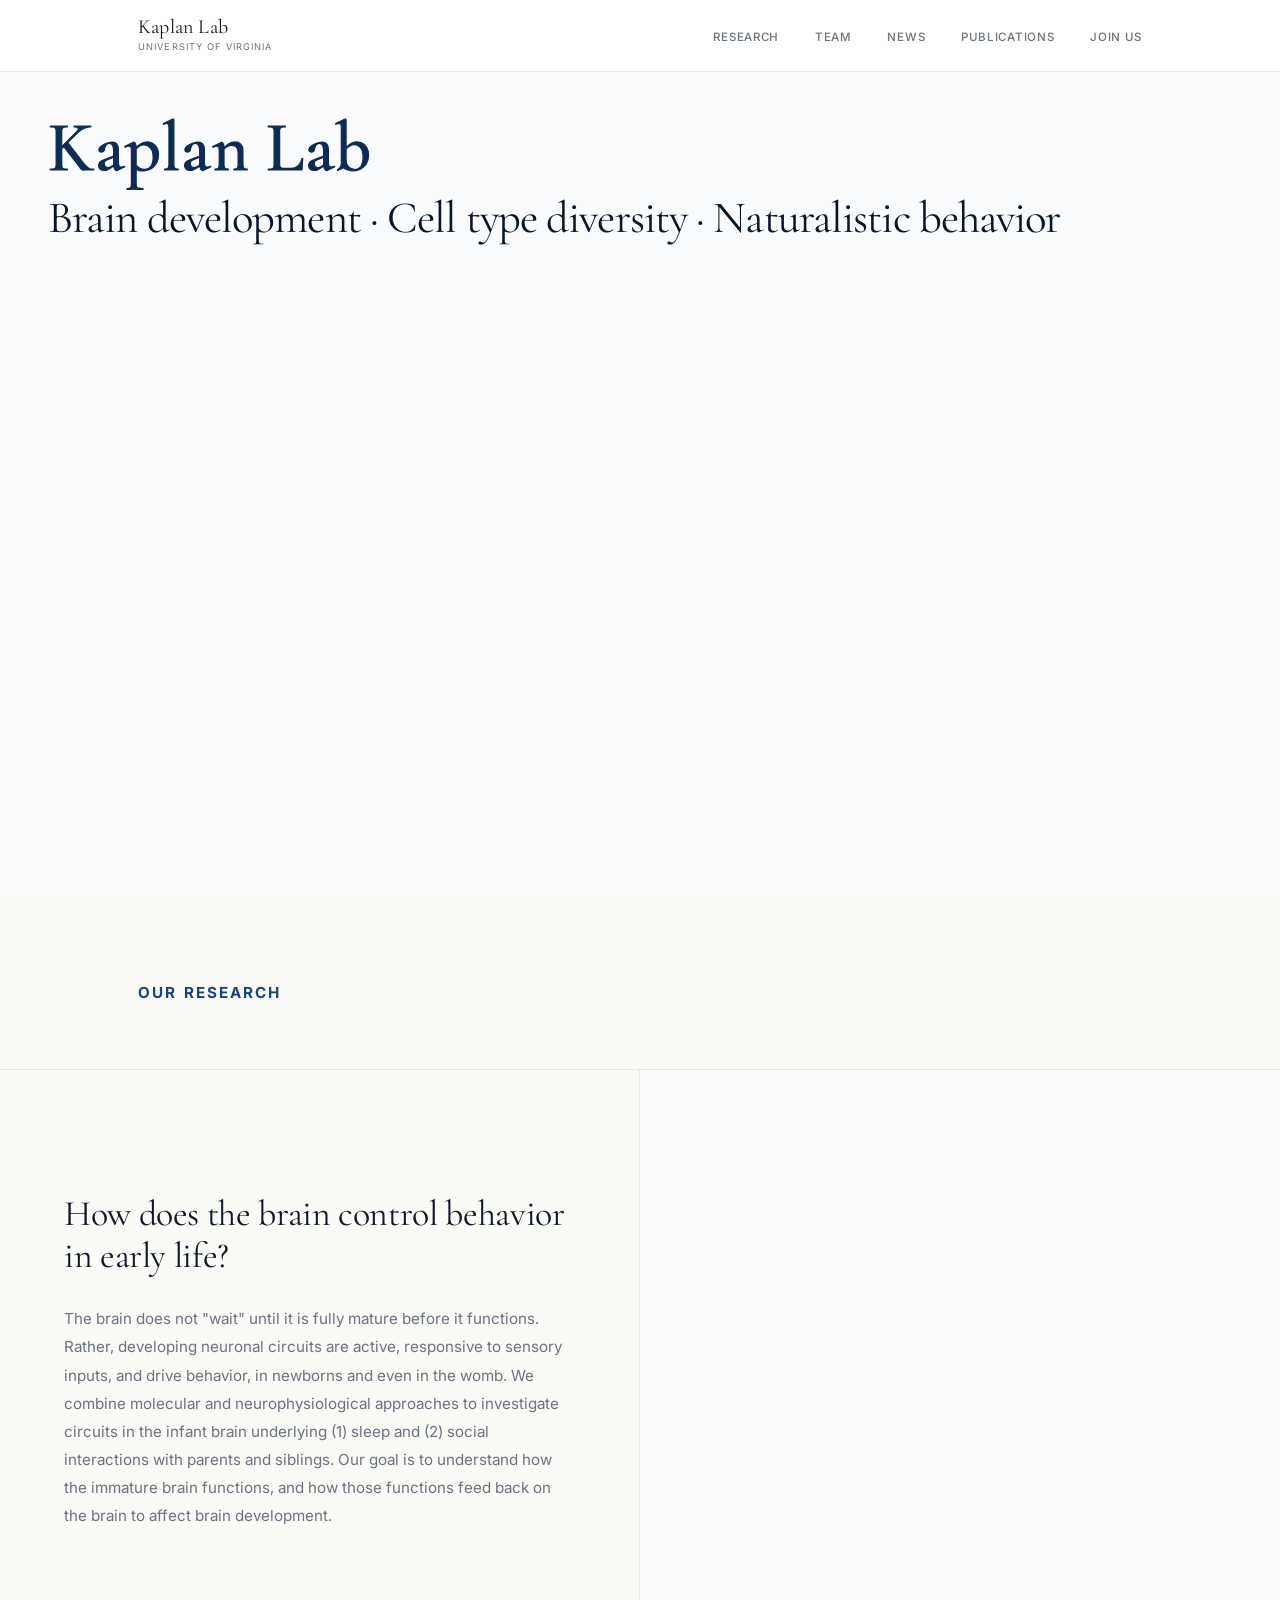
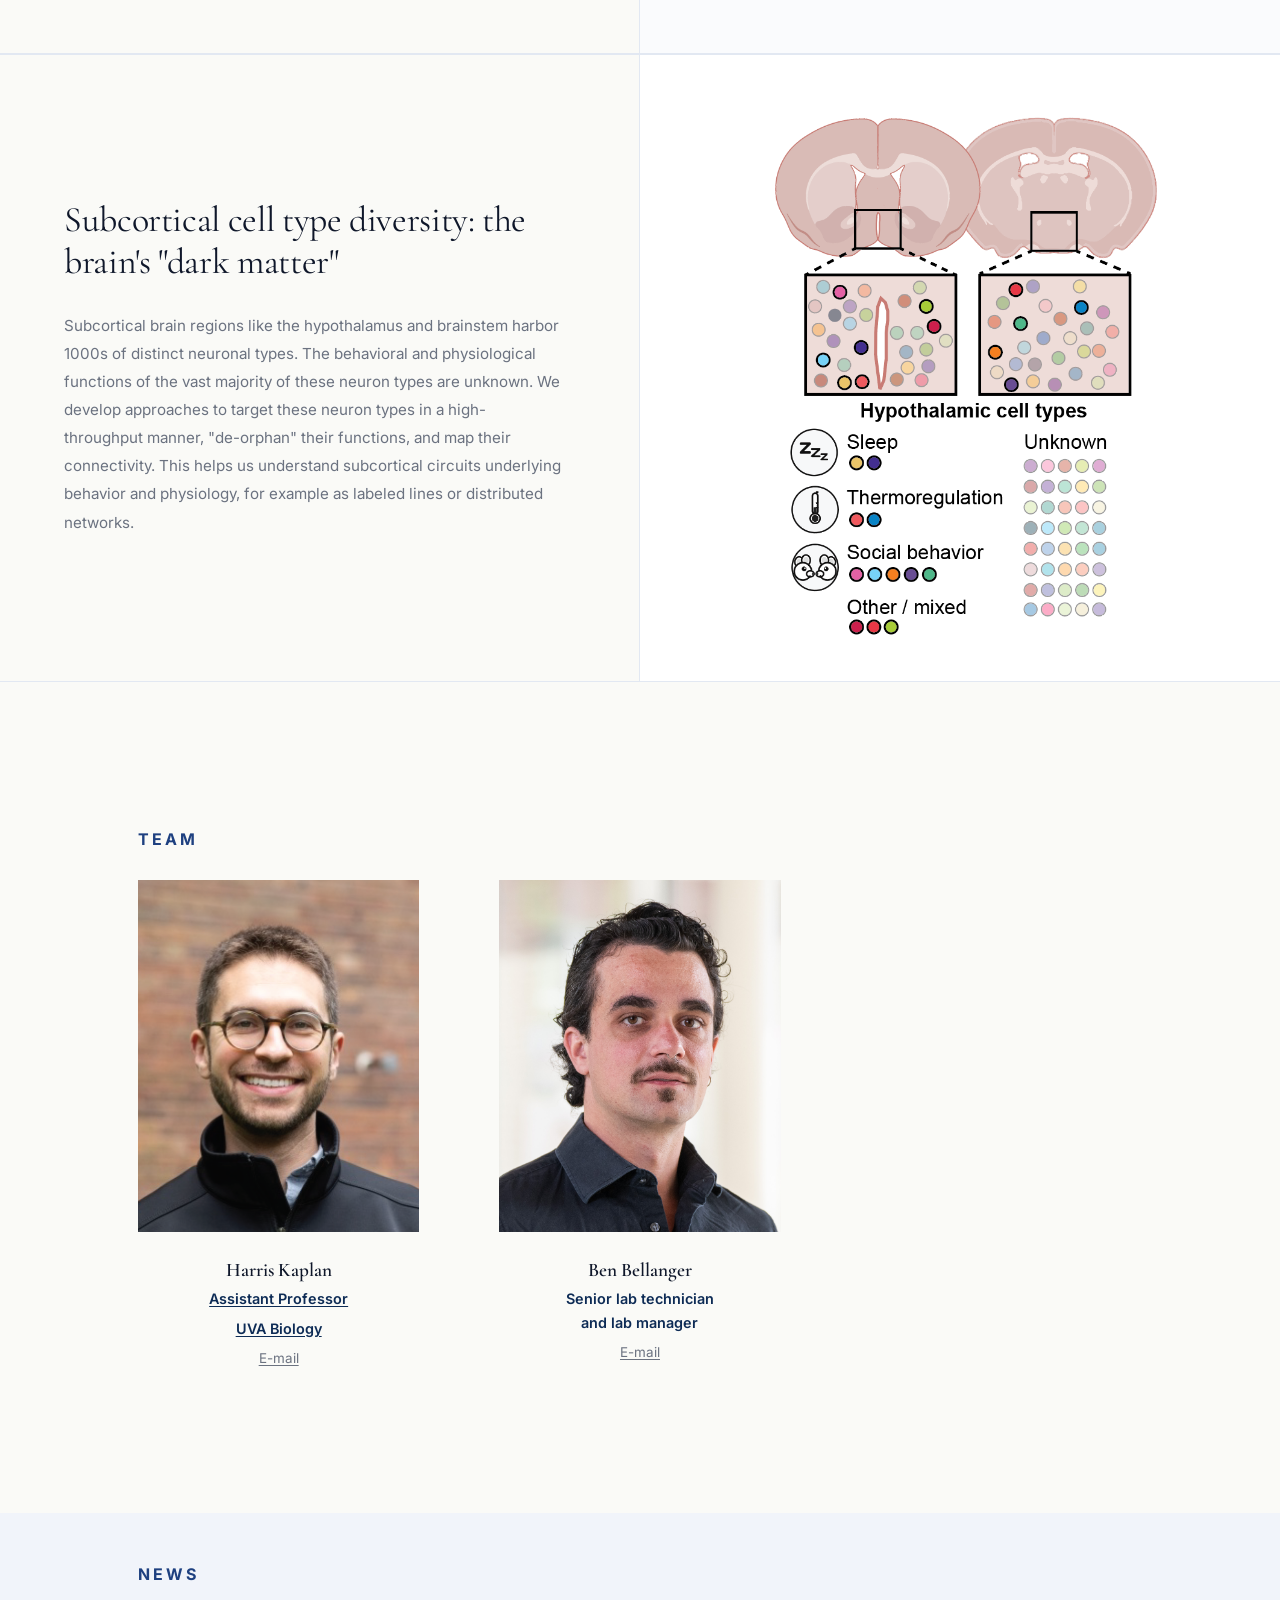
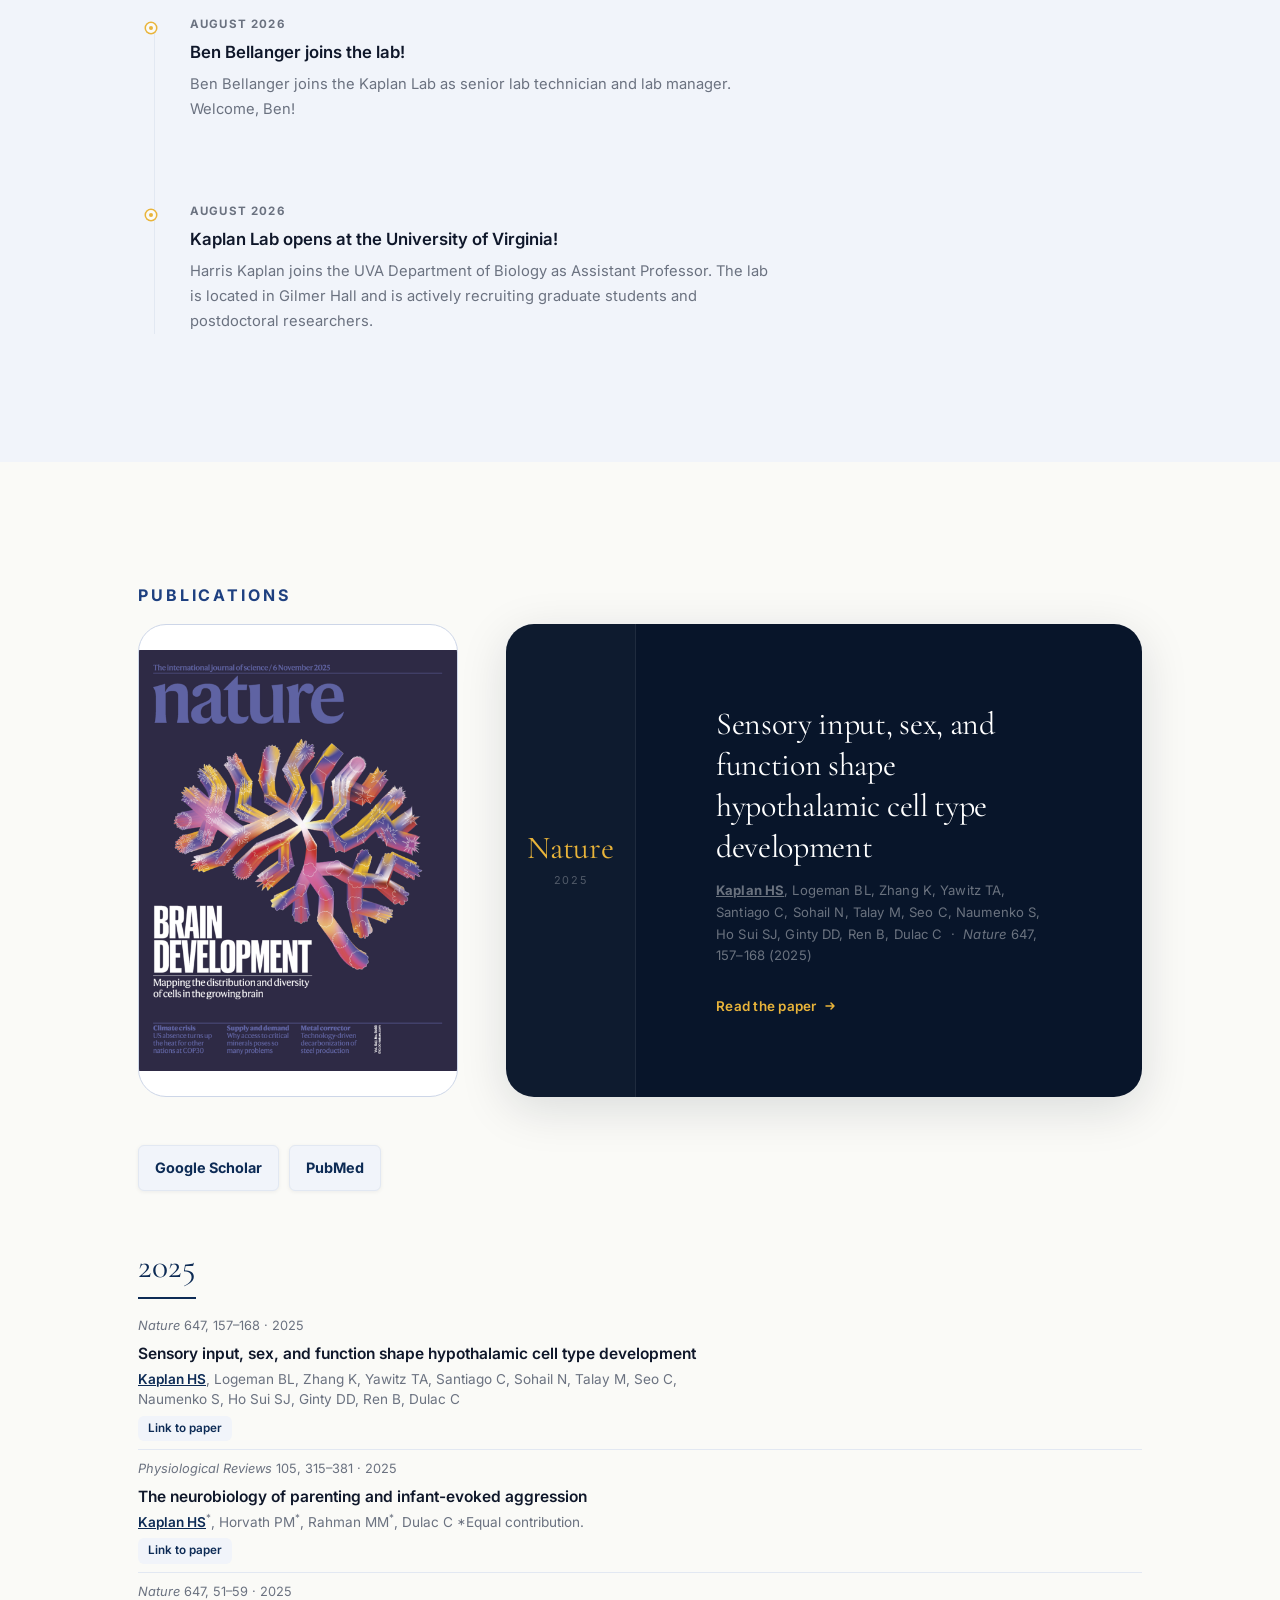
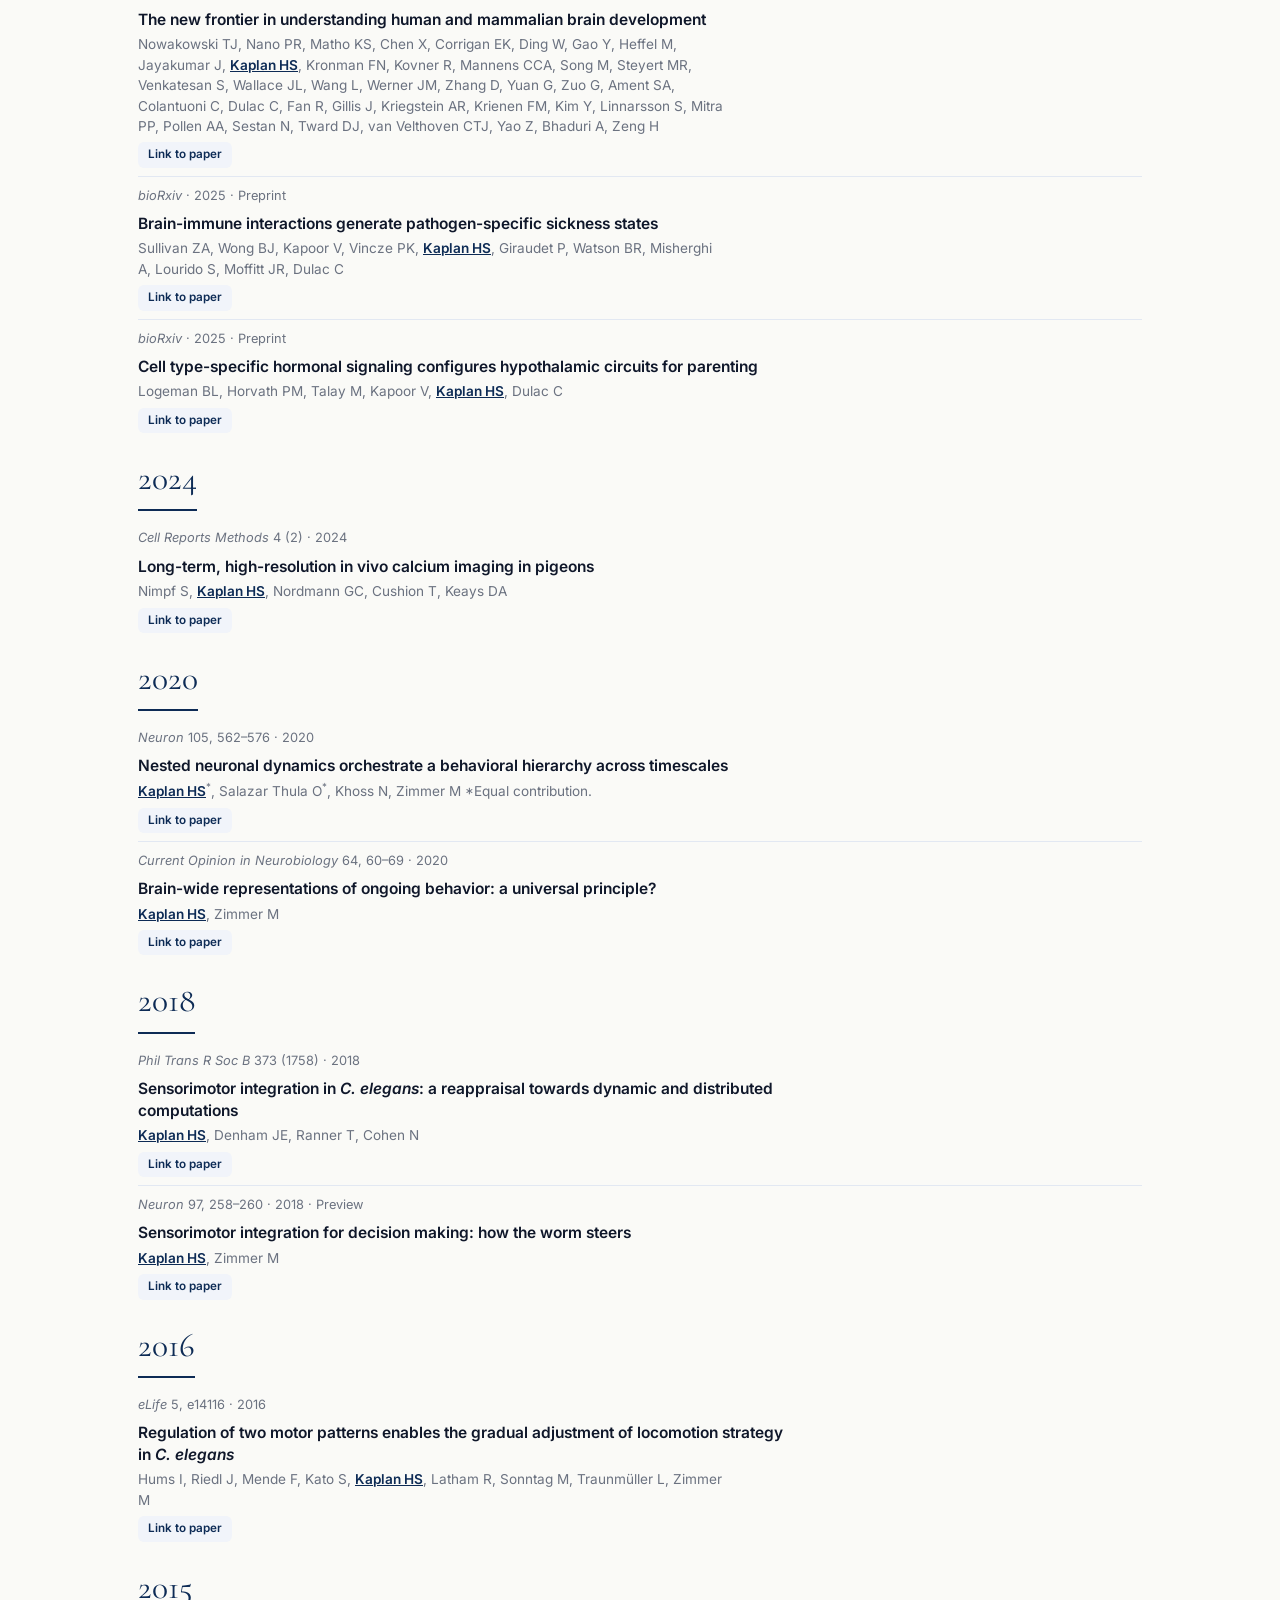
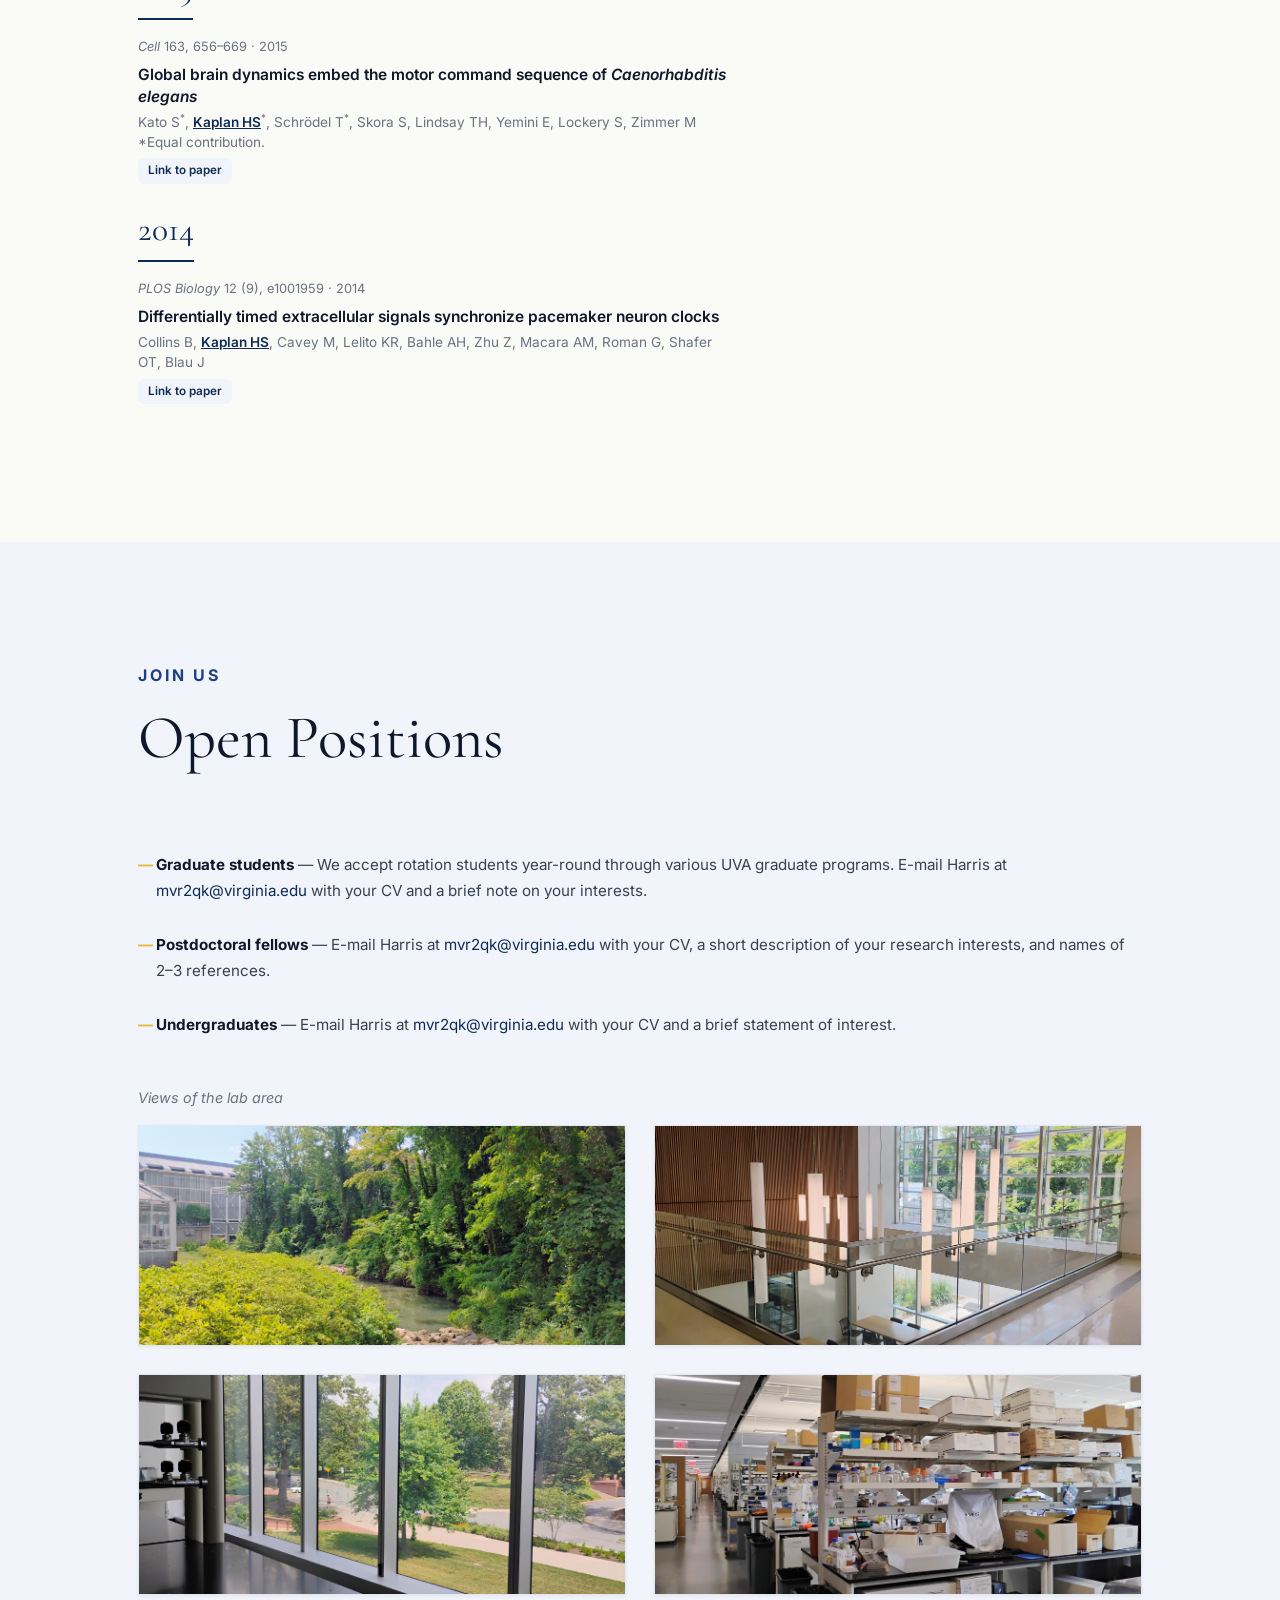
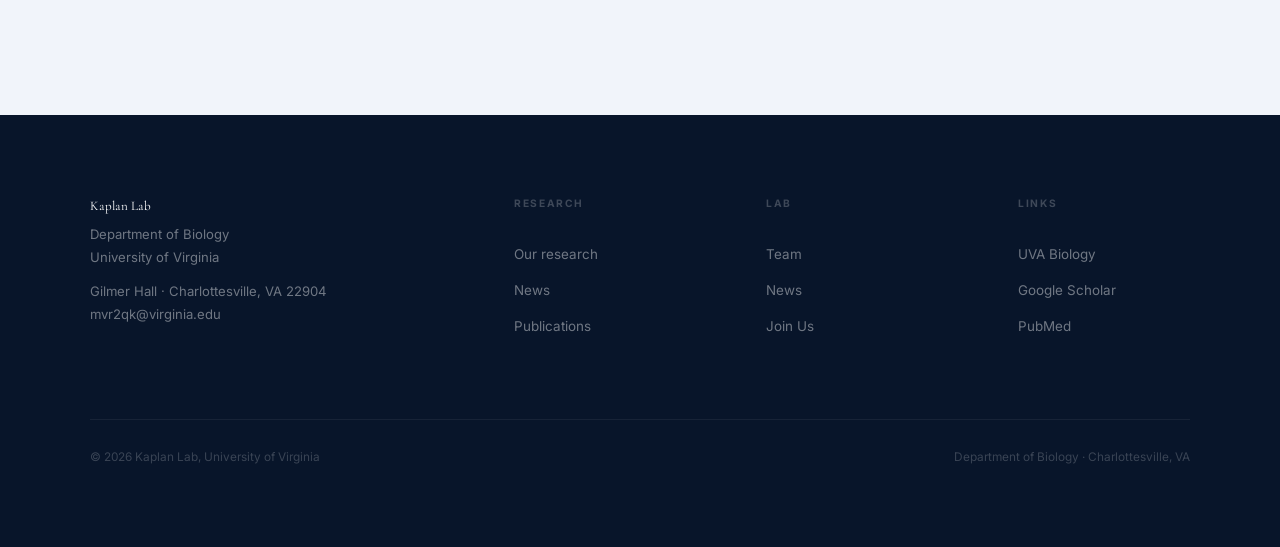
==== index.html @ f1916c0f "Set social sharing preview metadata" ====
<!DOCTYPE html>
<html lang="en">
<head>
  <meta charset="UTF-8">
  <meta name="viewport" content="width=device-width, initial-scale=1.0">
  <title>Kaplan Lab — University of Virginia</title>
  <meta name="description" content="The Kaplan Lab at UVA Biology studies how infant brains control behavior, neuronal circuit development, and hypothalamic cell type diversity.">
  <meta property="og:type" content="website">
  <meta property="og:url" content="https://www.kaplan-lab.org/">
  <meta property="og:title" content="Kaplan Lab — University of Virginia">
  <meta property="og:description" content="The Kaplan Lab at UVA Biology studies how infant brains control behavior, neuronal circuit development, and hypothalamic cell type diversity.">
  <meta property="og:image" content="https://www.kaplan-lab.org/assets/images/social-preview.jpg">
  <meta property="og:image:width" content="600">
  <meta property="og:image:height" content="315">
  <meta property="og:image:alt" content="Kaplan Lab — Brain development · Cell type diversity · Naturalistic behavior">
  <meta name="twitter:card" content="summary_large_image">
  <meta name="twitter:title" content="Kaplan Lab — University of Virginia">
  <meta name="twitter:description" content="The Kaplan Lab at UVA Biology studies how infant brains control behavior, neuronal circuit development, and hypothalamic cell type diversity.">
  <meta name="twitter:image" content="https://www.kaplan-lab.org/assets/images/social-preview.jpg">
  <meta name="twitter:image:alt" content="Kaplan Lab — Brain development · Cell type diversity · Naturalistic behavior">
  <link rel="icon" type="image/svg+xml" href="data:image/svg+xml,<svg xmlns='http://www.w3.org/2000/svg' viewBox='0 0 32 32'><rect width='32' height='32' rx='7' fill='%2308152A'/><text x='16' y='23' font-family='Georgia,serif' font-size='19' fill='white' text-anchor='middle' font-style='italic'>K</text></svg>">
  <link rel="stylesheet" href="assets/css/styles.css">
</head>
<body>

<!-- ===== NAVIGATION ===== -->
<nav class="site-nav" aria-label="Main navigation">
  <div class="site-nav__inner">
    <a href="#hero" class="site-nav__logo" aria-label="Kaplan Lab — back to top">
      <span class="site-nav__logo-main">Kaplan Lab</span>
      <span class="site-nav__logo-sub">University of Virginia</span>
    </a>
    <button class="site-nav__hamburger" aria-label="Toggle menu" aria-expanded="false">
      <span></span><span></span><span></span>
    </button>
    <ul class="site-nav__links">
      <li><a href="#research">Research</a></li>
      <li><a href="#team">Team</a></li>
      <li><a href="#news">News</a></li>
      <li><a href="#publications">Publications</a></li>
      <li><a href="#join">Join Us</a></li>
    </ul>
  </div>
</nav>

<!-- ===== HERO ===== -->
<section id="hero" class="hero" aria-label="Lab introduction">
  <div class="hero__content">
    <h2 class="hero__lab-title">Kaplan Lab</h2>
    <h1 class="hero__headline">
      Brain development · Cell type diversity · Naturalistic behavior
    </h1>
  </div>
  <div class="hero__gallery" aria-label="Lab image gallery">
    <div class="hero__gallery-slide">
      <img src="assets/images/hero-1.png" alt="Brain development research">
    </div>
    <div class="hero__gallery-slide">
      <img src="assets/images/Circuit%20organizations.png" alt="Circuit organizations">
    </div>
    <div class="hero__gallery-slide">
      <img src="assets/images/GCaMP.png" alt="GCaMP calcium imaging">
    </div>
  </div>

</section>

<!-- ===== RESEARCH ===== -->
<section id="research" class="section" style="padding: var(--sp-xl) 0;">
  <div class="container" style="padding-bottom: var(--sp-lg);">
    <span class="section-label" data-reveal style="font-size:.95rem; letter-spacing:.14em;">Our research</span>
  </div>

  <!-- Item 01: full-bleed hero block -->
  <div class="research-hero-block" data-reveal>
    <div class="research-hero-block__text">
      <h3>How does the brain control behavior in early life?</h3>
      <p>
        The brain does not "wait" until it is fully mature before it functions.
        Rather, developing neuronal circuits are active, responsive to sensory inputs,
        and drive behavior, in newborns and even in the womb. We combine molecular
        and neurophysiological approaches to investigate circuits in the infant brain
        underlying (1) sleep and (2) social interactions with parents and siblings.
        Our goal is to understand how the immature brain functions, and how those
        functions feed back on the brain to affect brain development.
      </p>
    </div>
    <div class="research-hero-block__video">
      <video autoplay muted loop playsinline src="assets/video/photometry.mp4"></video>
    </div>
  </div>

  <!-- Item 02: text left / image right -->
  <div class="research-hero-block" data-reveal>
    <div class="research-hero-block__text">
      <h3>Subcortical cell type diversity: the brain's "dark matter"</h3>
      <p>
        Subcortical brain regions like the hypothalamus and brainstem harbor 1000s
        of distinct neuronal types. The behavioral and physiological functions of
        the vast majority of these neuron types are unknown. We develop
        approaches to target these neuron types in a high-throughput manner,
        "de-orphan" their functions, and map their connectivity. This helps us
        understand subcortical circuits underlying behavior and physiology, for
        example as labeled lines or distributed networks.
      </p>
    </div>
    <div class="research-hero-block__video">
      <img src="assets/images/research-02.png" alt="Subcortical cell type diversity">
    </div>
  </div>
</section>

<!-- ===== PEOPLE / TEAM ===== -->
<section id="team" class="section">
  <div class="container">
    <span class="section-label" data-reveal>Team</span>

    <div class="member-grid mt-md" data-reveal>

      <!-- Harris Kaplan -->
      <div class="member-card">
        <div class="member-card__photo">
          <img src="assets/images/Harris%20Kaplan.png" alt="Harris Kaplan, Assistant Professor">
        </div>
        <div class="member-card__info">
          <h3 class="member-card__name">Harris Kaplan</h3>
          <p class="member-card__role">
            <a href="https://bio.as.virginia.edu/people/harris-kaplan" target="_blank" rel="noopener" class="member-card__role-link">Assistant Professor</a>
          </p>
          <p class="member-card__email">
            <a href="mailto:mvr2qk@virginia.edu" class="member-card__email-link" aria-label="Email Harris Kaplan">E-mail</a>
          </p>
        </div>
      </div>

      <!-- Ben Bellanger -->
      <div class="member-card">
        <div class="member-card__photo">
          <img src="assets/images/Ben%20Bellanger.jpg" alt="Ben Bellanger, Senior Lab Technician">
        </div>
        <div class="member-card__info">
          <h3 class="member-card__name">Ben Bellanger</h3>
          <p class="member-card__role">Senior lab technician<br>and lab manager</p>
          <p class="member-card__email">
            <a href="mailto:qwg3by@virginia.edu" class="member-card__email-link" aria-label="Email Ben Bellanger">E-mail</a>
          </p>
        </div>
      </div>

    </div>
  </div>
</section>

<!-- ===== NEWS ===== -->
<section id="news" class="section section--alt">
  <div class="container">
    <span class="section-label" data-reveal>News</span>
    <div class="news-timeline mt-md" data-reveal>

      <div class="tl-item">
        <div class="tl-item__date">August 2026</div>
        <h4>Ben Bellanger joins the lab!</h4>
        <p>Ben Bellanger joins the Kaplan Lab as senior lab technician and lab manager. Welcome, Ben!</p>
      </div>

      <div class="tl-item">
        <div class="tl-item__date">August 2026</div>
        <h4>Kaplan Lab opens at the University of Virginia!</h4>
        <p>Harris Kaplan joins the UVA Department of Biology as Assistant Professor. The lab is located in Gilmer Hall and is actively recruiting graduate students and postdoctoral researchers.</p>
      </div>

    </div>
  </div>
</section>

<!-- ===== PUBLICATIONS ===== -->
<section id="publications" class="section">
  <div class="container">
    <span class="section-label" data-reveal>Publications</span>

    <!-- Cover art + featured paper -->
    <div class="pub-hero" data-reveal>
      <div class="cover-art-placeholder" style="border: 1px solid var(--border-mid); background: var(--white); overflow: hidden; padding: 0;">
        <img src="assets/images/Nature%20Cover.png" alt="Nature cover article: Sensory input, sex, and function shape hypothalamic cell type development" style="width:100%; height:auto; object-fit:contain; display:block;">
      </div>
      <div class="fp" style="flex:1; margin-top:0;">
        <div class="fp__left">
          <div class="fp__journal">Nature</div>
          <div class="fp__year">2025</div>
        </div>
        <div class="fp__right">
          <h3 class="fp__title">Sensory input, sex, and function shape hypothalamic cell type development</h3>
          <p class="fp__authors"><strong><u>Kaplan HS</u></strong>, Logeman BL, Zhang K, Yawitz TA, Santiago C, Sohail N, Talay M, Seo C, Naumenko S, Ho Sui SJ, Ginty DD, Ren B, Dulac C &nbsp;·&nbsp; <em>Nature</em> 647, 157–168 (2025)</p>
          <a href="https://www.nature.com/articles/s41586-025-08603-0" target="_blank" rel="noopener" class="fp__link">
            Read the paper
            <svg width="14" height="14" viewBox="0 0 14 14" fill="none" aria-hidden="true"><path d="M3 7h8M8 4l3 3-3 3" stroke="currentColor" stroke-width="1.5" stroke-linecap="round" stroke-linejoin="round"/></svg>
          </a>
        </div>
      </div>
    </div>

    <div class="pi-links" style="margin-top:8px; margin-bottom:var(--sp-lg);">
      <a href="https://scholar.google.com/citations?user=4YEVa78AAAAJ" target="_blank" rel="noopener" class="pi-link">Google Scholar</a>
      <a href="https://pubmed.ncbi.nlm.nih.gov/?term=Kaplan+HS&cauthor_id=32396858" target="_blank" rel="noopener" class="pi-link">PubMed</a>
    </div>

    <!-- 2025 -->
    <div class="pub-year-group">
      <div class="pub-year-group__label">2025</div>
      <div class="pub-list">
        <div class="pub-item" data-type="first">
          <div class="pub-item__content">
            <div class="pub-item__journal-line"><span class="pub-item__journal-info"><em>Nature</em> 647, 157–168 · 2025</span></div>
            <p class="pub-item__title">Sensory input, sex, and function shape hypothalamic cell type development</p>
            <p class="pub-item__authors"><strong><u>Kaplan HS</u></strong>, Logeman BL, Zhang K, Yawitz TA, Santiago C, Sohail N, Talay M, Seo C, Naumenko S, Ho Sui SJ, Ginty DD, Ren B, Dulac C</p>
            <div class="pub-item__links">
              <a href="https://www.nature.com/articles/s41586-025-08603-0" target="_blank" rel="noopener" class="pub-link">Link to paper</a>
            </div>
          </div>
        </div>
        <div class="pub-item" data-type="review">
          <div class="pub-item__content">
            <div class="pub-item__journal-line"><span class="pub-item__journal-info"><em>Physiological Reviews</em> 105, 315–381 · 2025</span></div>
            <p class="pub-item__title">The neurobiology of parenting and infant-evoked aggression</p>
            <p class="pub-item__authors"><strong><u>Kaplan HS</u></strong><sup>*</sup>, Horvath PM<sup>*</sup>, Rahman MM<sup>*</sup>, Dulac C <span class="eq-contrib">*Equal contribution.</span></p>
            <div class="pub-item__links">
              <a href="https://doi.org/10.1152/physrev.00036.2023" target="_blank" rel="noopener" class="pub-link">Link to paper</a>
            </div>
          </div>
        </div>
        <div class="pub-item" data-type="first">
          <div class="pub-item__content">
            <div class="pub-item__journal-line"><span class="pub-item__journal-info"><em>Nature</em> 647, 51–59 · 2025</span></div>
            <p class="pub-item__title">The new frontier in understanding human and mammalian brain development</p>
            <p class="pub-item__authors">Nowakowski TJ, Nano PR, Matho KS, Chen X, Corrigan EK, Ding W, Gao Y, Heffel M, Jayakumar J, <strong><u>Kaplan HS</u></strong>, Kronman FN, Kovner R, Mannens CCA, Song M, Steyert MR, Venkatesan S, Wallace JL, Wang L, Werner JM, Zhang D, Yuan G, Zuo G, Ament SA, Colantuoni C, Dulac C, Fan R, Gillis J, Kriegstein AR, Krienen FM, Kim Y, Linnarsson S, Mitra PP, Pollen AA, Sestan N, Tward DJ, van Velthoven CTJ, Yao Z, Bhaduri A, Zeng H</p>
            <div class="pub-item__links">
              <a href="https://doi.org/10.1038/s41586-025-09652-1" target="_blank" rel="noopener" class="pub-link">Link to paper</a>
            </div>
          </div>
        </div>
        <div class="pub-item" data-type="preprint">
          <div class="pub-item__content">
            <div class="pub-item__journal-line"><span class="pub-item__journal-info"><em>bioRxiv</em> · 2025 · Preprint</span></div>
            <p class="pub-item__title">Brain-immune interactions generate pathogen-specific sickness states</p>
            <p class="pub-item__authors">Sullivan ZA, Wong BJ, Kapoor V, Vincze PK, <strong><u>Kaplan HS</u></strong>, Giraudet P, Watson BR, Misherghi A, Lourido S, Moffitt JR, Dulac C</p>
            <div class="pub-item__links">
              <a href="https://doi.org/10.64898/2025.12.06.692770" target="_blank" rel="noopener" class="pub-link">Link to paper</a>
            </div>
          </div>
        </div>
        <div class="pub-item" data-type="preprint">
          <div class="pub-item__content">
            <div class="pub-item__journal-line"><span class="pub-item__journal-info"><em>bioRxiv</em> · 2025 · Preprint</span></div>
            <p class="pub-item__title">Cell type-specific hormonal signaling configures hypothalamic circuits for parenting</p>
            <p class="pub-item__authors">Logeman BL, Horvath PM, Talay M, Kapoor V, <strong><u>Kaplan HS</u></strong>, Dulac C</p>
            <div class="pub-item__links">
              <a href="https://doi.org/10.64898/2025.12.11.693766" target="_blank" rel="noopener" class="pub-link">Link to paper</a>
            </div>
          </div>
        </div>
      </div>
    </div>

    <!-- 2024 -->
    <div class="pub-year-group">
      <div class="pub-year-group__label">2024</div>
      <div class="pub-list">
        <div class="pub-item" data-type="first">
          <div class="pub-item__content">
            <div class="pub-item__journal-line"><span class="pub-item__journal-info"><em>Cell Reports Methods</em> 4 (2) · 2024</span></div>
            <p class="pub-item__title">Long-term, high-resolution in vivo calcium imaging in pigeons</p>
            <p class="pub-item__authors">Nimpf S, <strong><u>Kaplan HS</u></strong>, Nordmann GC, Cushion T, Keays DA</p>
            <div class="pub-item__links">
              <a href="https://doi.org/10.1016/j.crmeth.2024.100711" target="_blank" rel="noopener" class="pub-link">Link to paper</a>
            </div>
          </div>
        </div>
      </div>
    </div>

    <!-- 2020 -->
    <div class="pub-year-group">
      <div class="pub-year-group__label">2020</div>
      <div class="pub-list">
        <div class="pub-item" data-type="first">
          <div class="pub-item__content">
            <div class="pub-item__journal-line"><span class="pub-item__journal-info"><em>Neuron</em> 105, 562–576 · 2020</span></div>
            <p class="pub-item__title">Nested neuronal dynamics orchestrate a behavioral hierarchy across timescales</p>
            <p class="pub-item__authors"><strong><u>Kaplan HS</u></strong><sup>*</sup>, Salazar Thula O<sup>*</sup>, Khoss N, Zimmer M <span class="eq-contrib">*Equal contribution.</span></p>
            <div class="pub-item__links">
              <a href="https://doi.org/10.1016/j.neuron.2019.10.037" target="_blank" rel="noopener" class="pub-link">Link to paper</a>
            </div>
          </div>
        </div>
        <div class="pub-item" data-type="first review">
          <div class="pub-item__content">
            <div class="pub-item__journal-line"><span class="pub-item__journal-info"><em>Current Opinion in Neurobiology</em> 64, 60–69 · 2020</span></div>
            <p class="pub-item__title">Brain-wide representations of ongoing behavior: a universal principle?</p>
            <p class="pub-item__authors"><strong><u>Kaplan HS</u></strong>, Zimmer M</p>
            <div class="pub-item__links">
              <a href="https://doi.org/10.1016/j.conb.2020.02.008" target="_blank" rel="noopener" class="pub-link">Link to paper</a>
            </div>
          </div>
        </div>
      </div>
    </div>

    <!-- 2018 -->
    <div class="pub-year-group">
      <div class="pub-year-group__label">2018</div>
      <div class="pub-list">
        <div class="pub-item" data-type="first review">
          <div class="pub-item__content">
            <div class="pub-item__journal-line"><span class="pub-item__journal-info"><em>Phil Trans R Soc B</em> 373 (1758) · 2018</span></div>
            <p class="pub-item__title">Sensorimotor integration in <em>C. elegans</em>: a reappraisal towards dynamic and distributed computations</p>
            <p class="pub-item__authors"><strong><u>Kaplan HS</u></strong>, Denham JE, Ranner T, Cohen N</p>
            <div class="pub-item__links">
              <a href="https://doi.org/10.1098/rstb.2018.0208" target="_blank" rel="noopener" class="pub-link">Link to paper</a>
            </div>
          </div>
        </div>
        <div class="pub-item" data-type="first">
          <div class="pub-item__content">
            <div class="pub-item__journal-line"><span class="pub-item__journal-info"><em>Neuron</em> 97, 258–260 · 2018 · Preview</span></div>
            <p class="pub-item__title">Sensorimotor integration for decision making: how the worm steers</p>
            <p class="pub-item__authors"><strong><u>Kaplan HS</u></strong>, Zimmer M</p>
            <div class="pub-item__links">
              <a href="https://doi.org/10.1016/j.neuron.2017.12.042" target="_blank" rel="noopener" class="pub-link">Link to paper</a>
            </div>
          </div>
        </div>
      </div>
    </div>

    <!-- 2016 -->
    <div class="pub-year-group">
      <div class="pub-year-group__label">2016</div>
      <div class="pub-list">
        <div class="pub-item" data-type="first">
          <div class="pub-item__content">
            <div class="pub-item__journal-line"><span class="pub-item__journal-info"><em>eLife</em> 5, e14116 · 2016</span></div>
            <p class="pub-item__title">Regulation of two motor patterns enables the gradual adjustment of locomotion strategy in <em>C. elegans</em></p>
            <p class="pub-item__authors">Hums I, Riedl J, Mende F, Kato S, <strong><u>Kaplan HS</u></strong>, Latham R, Sonntag M, Traunmüller L, Zimmer M</p>
            <div class="pub-item__links">
              <a href="https://doi.org/10.7554/eLife.14116" target="_blank" rel="noopener" class="pub-link">Link to paper</a>
            </div>
          </div>
        </div>
      </div>
    </div>

    <!-- 2015 -->
    <div class="pub-year-group">
      <div class="pub-year-group__label">2015</div>
      <div class="pub-list">
        <div class="pub-item" data-type="first">
          <div class="pub-item__content">
            <div class="pub-item__journal-line"><span class="pub-item__journal-info"><em>Cell</em> 163, 656–669 · 2015</span></div>
            <p class="pub-item__title">Global brain dynamics embed the motor command sequence of <em>Caenorhabditis elegans</em></p>
            <p class="pub-item__authors">Kato S<sup>*</sup>, <strong><u>Kaplan HS</u></strong><sup>*</sup>, Schrödel T<sup>*</sup>, Skora S, Lindsay TH, Yemini E, Lockery S, Zimmer M <span class="eq-contrib">*Equal contribution.</span></p>
            <div class="pub-item__links">
              <a href="https://doi.org/10.1016/j.cell.2015.09.034" target="_blank" rel="noopener" class="pub-link">Link to paper</a>
            </div>
          </div>
        </div>
      </div>
    </div>

    <!-- 2014 -->
    <div class="pub-year-group">
      <div class="pub-year-group__label">2014</div>
      <div class="pub-list">
        <div class="pub-item" data-type="first">
          <div class="pub-item__content">
            <div class="pub-item__journal-line"><span class="pub-item__journal-info"><em>PLOS Biology</em> 12 (9), e1001959 · 2014</span></div>
            <p class="pub-item__title">Differentially timed extracellular signals synchronize pacemaker neuron clocks</p>
            <p class="pub-item__authors">Collins B, <strong><u>Kaplan HS</u></strong>, Cavey M, Lelito KR, Bahle AH, Zhu Z, Macara AM, Roman G, Shafer OT, Blau J</p>
            <div class="pub-item__links">
              <a href="https://doi.org/10.1371/journal.pbio.1001959" target="_blank" rel="noopener" class="pub-link">Link to paper</a>
            </div>
          </div>
        </div>
      </div>
    </div>

  </div>
</section>

<!-- ===== JOIN US / CONTACT ===== -->
<section id="join" class="section section--alt">
  <div class="container">
    <span class="section-label" data-reveal>Join Us</span>
    <div class="section-intro" data-reveal>
      <h2>Open Positions</h2>
    </div>

    <ul class="open-positions" data-reveal>
      <li><strong>Graduate students</strong> — We accept rotation students year-round through various UVA graduate programs. E-mail Harris at <a href="mailto:mvr2qk@virginia.edu">mvr2qk@virginia.edu</a> with your CV and a brief note on your interests.</li>
      <li><strong>Postdoctoral fellows</strong> — E-mail Harris at <a href="mailto:mvr2qk@virginia.edu">mvr2qk@virginia.edu</a> with your CV, a short description of your research interests, and names of 2–3 references.</li>
      <li><strong>Undergraduates</strong> — E-mail Harris at <a href="mailto:mvr2qk@virginia.edu">mvr2qk@virginia.edu</a> with your CV and a brief statement of interest.</li>
    </ul>

    <p class="join-photos-caption" data-reveal>Views of the lab area</p>
    <div class="join-photos" data-reveal>
      <img src="assets/images/Lab%20fun%20photos/Media%20(1).jpeg" alt="Lab fun photo 1">
      <img src="assets/images/Lab%20fun%20photos/Media%20(3).jpeg" alt="Lab fun photo 2">
      <img src="assets/images/Lab%20fun%20photos/Media%20(4).jpeg" alt="Lab fun photo 3">
      <img src="assets/images/Lab%20fun%20photos/Media%20(8).jpeg" alt="Lab fun photo 4">
    </div>
  </div>
</section>

<!-- ===== FOOTER ===== -->
<footer class="site-footer">
  <div class="site-footer__grid">
    <div class="footer-brand">
      <p class="footer-brand__name">Kaplan Lab</p>
      <p>Department of Biology<br>University of Virginia</p>
      <p style="margin-top:12px;">Gilmer Hall · Charlottesville, VA 22904<br><a href="mailto:mvr2qk@virginia.edu">mvr2qk@virginia.edu</a></p>
    </div>
    <div class="footer-nav">
      <p class="footer-nav__title">Research</p>
      <ul>
        <li><a href="#research">Our research</a></li>
        <li><a href="#news">News</a></li>
        <li><a href="#publications">Publications</a></li>
      </ul>
    </div>
    <div class="footer-nav">
      <p class="footer-nav__title">Lab</p>
      <ul>
        <li><a href="#team">Team</a></li>
        <li><a href="#news">News</a></li>
        <li><a href="#join">Join Us</a></li>
      </ul>
    </div>
    <div class="footer-nav">
      <p class="footer-nav__title">Links</p>
      <ul>
        <li><a href="https://bio.as.virginia.edu" target="_blank" rel="noopener">UVA Biology</a></li>
        <li><a href="https://scholar.google.com/citations?user=4YEVa78AAAAJ" target="_blank" rel="noopener">Google Scholar</a></li>
        <li><a href="https://pubmed.ncbi.nlm.nih.gov/?term=Kaplan+HS&cauthor_id=32396858" target="_blank" rel="noopener">PubMed</a></li>
      </ul>
    </div>
  </div>
  <div class="site-footer__bottom">
    <span>&copy; 2026 Kaplan Lab, University of Virginia</span>
    <span>Department of Biology · Charlottesville, VA</span>
  </div>
</footer>

<script src="assets/js/main.js"></script>
</body>
</html>
---- assets/css/styles.css ----
@import url('https://fonts.googleapis.com/css2?family=Cormorant+Garamond:ital,wght@0,300;0,400;0,500;1,300;1,400;1,500&family=Inter:wght@400;500;600&display=swap');

/* ============================================================
   Kaplan Lab — Stylesheet v2
   University of Virginia, Department of Biology
   ============================================================ */

:root {
  --dark:        #08152A;
  --navy:        #0D2B55;
  --navy-mid:    #1E4080;
  --amber:       #C8870A;
  --amber-pale:  #FEF3C7;
  --white:       #FFFFFF;
  --bg:          #FAFBFD;
  --off-white:   #FAFAF7;
  --surface:     #F1F4FA;
  --text:        #0F172A;
  --text-mid:    #374151;
  --muted:       #6B7280;
  --border:      #E2E8F2;
  --border-mid:  #CDD6E8;

  --font-display: 'Cormorant Garamond', Georgia, serif;
  --font-serif:   'Cormorant Garamond', Georgia, serif;
  --font-sans:    'Inter', system-ui, -apple-system, sans-serif;

  --max-w:  1100px;
  --nav-h:  72px;

  --sp-xs:  8px;
  --sp-sm:  16px;
  --sp-md:  28px;
  --sp-lg:  48px;
  --sp-xl:  80px;
  --sp-2xl: 120px;

  --r-sm: 6px;
  --r-md: 14px;
  --r-lg: 20px;
  --r-xl: 28px;

  --shadow-sm: 0 1px 4px rgba(8,21,42,.06);
  --shadow-md: 0 4px 24px rgba(8,21,42,.09);
  --shadow-lg: 0 12px 48px rgba(8,21,42,.13);
}

/* ---- Reset ---- */
*, *::before, *::after { box-sizing: border-box; margin: 0; padding: 0; }
html { scroll-behavior: smooth; -webkit-text-size-adjust: 100%; }
body {
  font-family: var(--font-sans);
  font-size: 1rem;
  line-height: 1.65;
  color: var(--text);
  background: var(--off-white);
}
img, video { max-width: 100%; height: auto; display: block; }
a { color: var(--navy); text-decoration: none; transition: color .2s; }
a:hover { color: var(--amber); }
button { font-family: var(--font-sans); }

/* ---- Typography ---- */
h1, h2, h3 {
  font-family: var(--font-display);
  font-weight: 400;
  line-height: 1.12;
}
h4, h5 { font-family: var(--font-sans); font-weight: 600; line-height: 1.3; }

h1 { font-size: clamp(3.2rem, 7.5vw, 6.5rem); }
h2 { font-size: clamp(2.4rem, 5vw, 3.8rem); }
h3 { font-size: clamp(1.4rem, 2.5vw, 2rem); }
h4 { font-size: 1rem; }
h5 { font-size: .75rem; text-transform: uppercase; letter-spacing: .12em; }

p { max-width: 65ch; }

.lead {
  font-size: 1.12rem;
  line-height: 1.75;
  color: var(--muted);
}

.intro-statement {
  font-family: var(--font-display);
  font-size: clamp(1.5rem, 3vw, 2.4rem);
  font-style: italic;
  font-weight: 300;
  color: var(--text-mid);
  line-height: 1.4;
  text-align: center;
  max-width: 760px;
  margin: 0 auto;
}

/* Label */
.label, .section-label {
  display: block;
  font-size: 1rem;
  font-weight: 700;
  text-transform: uppercase;
  letter-spacing: .18em;
  color: var(--navy-mid);
  margin-bottom: var(--sp-sm);
}

/* ---- Layout ---- */
.container {
  width: 100%;
  max-width: var(--max-w);
  margin: 0 auto;
  padding: 0 var(--sp-lg);
}

.section          { padding: var(--sp-2xl) var(--sp-lg); }
.section--alt     { background: var(--surface); }
#team.section { padding-top: calc(var(--sp-xl) * 0.8); padding-bottom: var(--sp-xl); }
#team { scroll-margin-top: calc(var(--nav-h) + 12px); }
.section--dark    { background: var(--dark); color: var(--white); }
.section--navy    { background: var(--navy); color: var(--white); }
.section--border  { border-top: 1px solid var(--border); }

.section-intro { max-width: 640px; margin-bottom: var(--sp-xl); }
.section-intro h2 { margin-top: var(--sp-xs); }
.section-intro .lead { margin-top: var(--sp-md); }

.flex-between {
  display: flex;
  justify-content: space-between;
  align-items: baseline;
  flex-wrap: wrap;
  gap: var(--sp-md);
}

/* ---- Navigation ---- */
.site-nav {
  position: fixed;
  top: 0; left: 0; right: 0;
  height: var(--nav-h);
  z-index: 200;
  background: rgba(255,255,255,.97);
  backdrop-filter: blur(18px);
  -webkit-backdrop-filter: blur(18px);
  border-bottom: 1px solid var(--border);
  transition: box-shadow .4s ease;
}
.site-nav.scrolled {
  box-shadow: 0 1px 24px rgba(8,21,42,.07);
}

.site-nav__inner {
  display: flex;
  align-items: center;
  justify-content: space-between;
  height: 100%;
  max-width: var(--max-w);
  margin: 0 auto;
  padding: 0 var(--sp-lg);
}

.site-nav__logo {
  display: flex;
  flex-direction: column;
  gap: 2px;
  text-decoration: none;
  opacity: 0;
  pointer-events: none;
  transform: translateY(-6px);
  transition: opacity .2s ease, transform .2s ease;
}
.site-nav.scrolled .site-nav__logo {
  opacity: 1;
  pointer-events: auto;
  transform: translateY(0);
}
.site-nav__logo-main {
  font-family: var(--font-display);
  font-size: 1.25rem;
  color: var(--text);
  line-height: 1;
  letter-spacing: .01em;
}
.site-nav__logo-sub {
  font-size: .58rem;
  color: var(--muted);
  letter-spacing: .12em;
  text-transform: uppercase;
}

.site-nav__links { display: flex; list-style: none; gap: clamp(16px, 2.8vw, 44px); }
.site-nav__links a {
  font-size: clamp(.72rem, .9vw, .82rem);
  font-weight: 500;
  color: var(--muted);
  letter-spacing: .06em;
  text-transform: uppercase;
  padding-bottom: 3px;
  border-bottom: 1.5px solid transparent;
  transition: color .2s, border-color .2s;
  white-space: nowrap;
}
.site-nav__links a:hover { color: var(--text); }
.site-nav__links a.active {
  color: var(--navy);
  border-bottom-color: var(--navy);
  font-weight: 600;
}

.site-nav__hamburger { display: none; background: none; border: none; cursor: pointer; padding: 6px; }
.site-nav__hamburger span {
  display: block; width: 22px; height: 1.5px;
  background: var(--navy);
  margin: 5px 0;
  transition: transform .3s, opacity .3s, background .4s;
  border-radius: 2px;
}
.site-nav.scrolled .site-nav__hamburger span { background: var(--text-mid); }

/* ---- Hero (home) ---- */
.hero {
  position: relative;
  height: 100vh;
  min-height: 580px;
  display: flex;
  flex-direction: column;
  background: var(--bg);
  overflow: hidden;
}


.hero__content {
  position: relative; z-index: 2;
  width: 100%;
  padding: calc(var(--nav-h) + 40px) var(--sp-lg) var(--sp-lg);
}

/* ---- Hero image gallery ---- */
.hero__gallery {
  position: relative;
  width: 100%;
  flex: 1;
  min-height: 0;
  z-index: 1;
  display: flex;
  align-items: center;
  justify-content: center;
}
.hero__gallery-slide {
  position: absolute;
  inset: 0;
  opacity: 0;
  pointer-events: none;
  display: flex;
  align-items: center;
  justify-content: center;
  background: var(--bg);
  animation: hero-crossfade 10.5s ease-in-out infinite;
}
.hero__gallery-slide:nth-child(1) { animation-delay: 0s; }
.hero__gallery-slide:nth-child(2) { animation-delay: -7.0s; }
.hero__gallery-slide:nth-child(3) { animation-delay: -3.5s; }
.hero__gallery-slide img {
  width: 100%;
  height: 100%;
  object-fit: contain;
  display: block;
  max-width: 100%;
}
@keyframes hero-crossfade {
  0%, 29%  { opacity: 1; }
  33%, 95% { opacity: 0; }
  100%     { opacity: 1; }
}

.hero__gallery-ph {
  width: 100%; height: 100%;
  display: flex; align-items: center; justify-content: center;
  font-size: .72rem; font-weight: 500;
  letter-spacing: .14em; text-transform: uppercase;
  color: rgba(255,255,255,.2);
  border-top: 1px solid rgba(255,255,255,.06);
}

.hero__eyebrow {
  display: inline-flex;
  align-items: center;
  gap: 14px;
  font-size: .88rem;
  font-weight: 600;
  color: var(--amber);
  text-transform: uppercase;
  letter-spacing: .16em;
  margin-bottom: var(--sp-md);
}
.hero__eyebrow::before {
  content: '';
  display: block;
  width: 36px; height: 1px;
  background: var(--amber);
}

.hero__lab-title {
  font-family: var(--font-display);
  font-weight: 500;
  -webkit-text-stroke: 0.6px var(--navy);
  font-size: clamp(3rem, 6vw, 4.4rem);
  color: var(--navy);
  margin: 0 0 .45rem;
  line-height: 1.02;
  letter-spacing: .01em;
}

.hero__headline {
  color: var(--dark);
  max-width: 100%;
  margin-bottom: 0;
  font-weight: 400;
  letter-spacing: -.02em;
  font-size: clamp(2rem, 3.5vw, 3.5rem);
  line-height: 1.22;
}
.hero__headline em {
  font-style: italic;
  font-weight: 400;
  color: var(--amber);
}
.hero__sep {
  color: var(--border-mid);
  font-style: normal;
  margin: 0 .15em;
}

.hero__body {
  font-size: 1.05rem;
  color: rgba(255,255,255,.58);
  max-width: 480px;
  margin-bottom: var(--sp-xl);
  line-height: 1.8;
}
.hero__body p { max-width: none; }

.hero__cta { display: flex; gap: 14px; flex-wrap: wrap; }

.hero__meta {
  position: absolute;
  bottom: 40px; left: var(--sp-lg);
  right: var(--sp-lg);
  max-width: var(--max-w);
  margin: 0 auto;
  display: flex;
  justify-content: space-between;
  align-items: flex-end;
  z-index: 2;
}
.hero__affil {
  font-size: .72rem;
  color: rgba(255,255,255,.28);
  letter-spacing: .08em;
}
.hero__scroll {
  display: flex;
  flex-direction: column;
  align-items: center;
  gap: 8px;
  color: rgba(255,255,255,.28);
  font-size: .62rem;
  letter-spacing: .18em;
  text-transform: uppercase;
}
.hero__scroll-line {
  width: 1px; height: 40px;
  background: linear-gradient(to bottom, transparent, rgba(255,255,255,.28));
  animation: scrollPulse 2.4s ease-in-out infinite;
}
@keyframes scrollPulse {
  0%,100% { transform: scaleY(1); opacity: .4; }
  50%      { transform: scaleY(1.25); opacity: 1; }
}

/* ---- Page hero (interior pages) ---- */
.page-hero {
  background: var(--dark);
  padding: calc(var(--nav-h) + var(--sp-xl)) var(--sp-lg) var(--sp-xl);
}
.page-hero__inner { max-width: var(--max-w); margin: 0 auto; }
.page-hero h1 { color: var(--white); margin: var(--sp-xs) 0 var(--sp-md); letter-spacing: -.02em; }
.page-hero .lead { color: rgba(255,255,255,.55); max-width: 62ch; }

/* ---- Buttons ---- */
.btn {
  display: inline-flex;
  align-items: center;
  gap: 8px;
  padding: 13px 26px;
  border-radius: var(--r-sm);
  font-size: .86rem;
  font-weight: 500;
  font-family: var(--font-sans);
  cursor: pointer;
  border: none;
  text-decoration: none;
  transition: all .22s ease;
  line-height: 1;
  letter-spacing: .02em;
}
.btn--primary {
  background: var(--amber);
  color: var(--dark);
}
.btn--primary:hover {
  background: #D9920C;
  color: var(--dark);
  transform: translateY(-1px);
  box-shadow: 0 6px 22px rgba(200,135,10,.32);
}
.btn--outline {
  background: transparent;
  color: var(--white);
  border: 1px solid rgba(255,255,255,.3);
}
.btn--outline:hover {
  background: rgba(255,255,255,.07);
  color: var(--white);
  border-color: rgba(255,255,255,.6);
}
.btn--ghost {
  background: transparent;
  color: var(--text-mid);
  border: 1px solid var(--border);
  font-size: .82rem;
}
.btn--ghost:hover {
  background: var(--surface);
  color: var(--text);
  border-color: var(--border-mid);
}
.btn--navy {
  background: var(--navy);
  color: var(--white);
}
.btn--navy:hover {
  background: var(--navy-mid);
  color: var(--white);
  transform: translateY(-1px);
}

/* ---- Research list (home) ---- */
.research-list {
  border-top: 1px solid var(--border);
  margin-top: var(--sp-xl);
}
.research-list-item {
  display: grid;
  grid-template-columns: 68px 1fr 32px;
  gap: var(--sp-lg);
  padding: var(--sp-lg) var(--sp-sm);
  border-bottom: 1px solid var(--border);
  color: var(--text);
  text-decoration: none;
  align-items: center;
  transition: background .2s ease, padding-left .28s ease;
}
.research-list-item:hover {
  background: var(--surface);
  padding-left: var(--sp-md);
}
.research-list-item__num {
  font-family: var(--font-display);
  font-size: 2.6rem;
  font-weight: 300;
  color: var(--amber);
  line-height: 1;
  opacity: .55;
}
.research-list-item h3 {
  font-size: clamp(1.5rem, 2.5vw, 2rem);
  margin-bottom: 8px;
  color: var(--text);
  font-weight: 400;
  letter-spacing: -.01em;
}
.research-list-item p {
  font-size: .9rem;
  color: var(--muted);
  line-height: 1.62;
  max-width: 58ch;
}
.research-list-item__arrow {
  font-size: 1rem;
  color: var(--border-mid);
  transition: transform .25s, color .25s;
  justify-self: end;
}
.research-list-item:hover .research-list-item__arrow {
  transform: translateX(6px);
  color: var(--amber);
}

/* ---- Research hero block (item 01 — full-bleed 50/50) ---- */
.research-hero-block {
  display: grid;
  grid-template-columns: 1fr 1fr;
  min-height: 65vh;
  border-top: 1px solid var(--border);
  border-bottom: 1px solid var(--border);
}
.research-hero-block__text {
  padding: clamp(48px, 6vw, 88px) clamp(48px, 5vw, 80px);
  display: flex;
  flex-direction: column;
  justify-content: center;
  gap: var(--sp-md);
  border-right: 1px solid var(--border);
}
.research-hero-block__num {
  font-family: var(--font-sans);
  font-size: .85rem;
  font-weight: 700;
  letter-spacing: .12em;
  text-transform: uppercase;
  color: var(--navy-mid);
}
.research-hero-block__text h3 {
  font-family: var(--font-serif);
  font-size: clamp(1.9rem, 2.8vw, 2.9rem);
  font-weight: 400;
  line-height: 1.18;
  color: var(--text);
  letter-spacing: -.01em;
  margin: 0;
}
.research-hero-block__text p {
  font-size: clamp(.95rem, 1.15vw, 1.08rem);
  line-height: 1.85;
  color: var(--muted);
  max-width: 50ch;
  margin: 0;
}
.research-hero-block__video {
  background: var(--bg);
  overflow: hidden;
  border-bottom: none;
}
.research-hero-block:first-of-type .research-hero-block__video {
  position: relative;
}
.research-hero-block:first-of-type .research-hero-block__video::after {
  content: '';
  position: absolute;
  left: 0;
  right: 0;
  bottom: 0;
  height: 8px;
  background: var(--bg);
  z-index: 4;
  pointer-events: none;
}
.research-hero-block:first-of-type .research-hero-block__video::before {
  content: '';
  position: absolute;
  left: 0;
  right: 0;
  bottom: 1.2%;
  height: 3px;
  background: var(--bg);
  z-index: 4;
  pointer-events: none;
}
.research-hero-block__video video {
  width: 100%;
  height: 100%;
  object-fit: contain;
  position: relative;
  z-index: 1;
  transform: scale(1.008);
  transform-origin: center;
  display: block;
}
.research-hero-block__video img {
  width: 100%;
  height: 100%;
  object-fit: contain;
  display: block;
}
@media (max-width: 900px) {
  .research-hero-block { grid-template-columns: 1fr; min-height: auto; }
  .research-hero-block__text { border-right: none; border-bottom: 1px solid var(--border); padding: var(--sp-xl) var(--sp-lg); }
  .research-hero-block__video { aspect-ratio: 16/9; min-height: 0; }
}

/* ---- Nature cover art ---- */
.cover-art {
  flex-shrink: 0;
  width: 200px;
}
.cover-art img {
  width: 100%;
  display: block;
  border-radius: var(--r-md);
  box-shadow: var(--shadow-lg);
}
.cover-art-placeholder {
  width: 200px;
  flex-shrink: 0;
  background: var(--surface);
  border: 1.5px dashed var(--border-mid);
  border-radius: var(--r-md);
  aspect-ratio: 3/4;
  display: flex;
  flex-direction: column;
  align-items: center;
  justify-content: center;
  gap: 8px;
  padding: var(--sp-md);
  text-align: center;
  color: var(--muted);
  font-size: .78rem;
  font-style: italic;
}
.pub-hero {
  display: flex;
  gap: var(--sp-lg);
  align-items: stretch;
  margin-bottom: var(--sp-lg);
  min-height: 288px;
}
.cover-art-placeholder {
  width: min(320px, 34%);
  flex-shrink: 0;
  aspect-ratio: 3 / 4;
  height: auto;
  border-radius: var(--r-xl);
}
.cover-art-placeholder img {
  width: 100%;
  height: 100%;
  object-fit: cover;
  display: block;
}
@media (max-width: 640px) {
  .pub-hero { flex-direction: column; }
  .cover-art, .cover-art-placeholder { width: 100%; }
}

/* ---- Featured paper ---- */
.fp {
  display: grid;
  grid-template-columns: 130px 1fr;
  background: var(--dark);
  border-radius: var(--r-xl);
  overflow: hidden;
  margin-top: var(--sp-lg);
  box-shadow: var(--shadow-lg);
  min-height: 100%;
  align-content: center;
}
.fp__left {
  background: rgba(255,255,255,.025);
  border-right: 1px solid rgba(255,255,255,.07);
  padding: var(--sp-xl) var(--sp-lg);
  display: flex;
  flex-direction: column;
  align-items: center;
  justify-content: center;
  gap: 8px;
}
.fp__journal {
  font-family: var(--font-display);
  font-size: 2rem;
  color: #E9B43A;
  line-height: 1;
  letter-spacing: -.01em;
}
.fp__year {
  font-size: .68rem;
  letter-spacing: .14em;
  text-transform: uppercase;
  color: rgba(255,255,255,.28);
}
.fp__right { padding: var(--sp-xl); display: flex; flex-direction: column; justify-content: center; }
.fp__title {
  font-family: var(--font-display);
  font-size: clamp(1.5rem, 2.5vw, 2.2rem);
  color: var(--white);
  line-height: 1.28;
  margin-bottom: 12px;
  font-weight: 400;
  letter-spacing: -.01em;
}
.fp__authors {
  font-size: .82rem;
  color: rgba(255,255,255,.4);
  margin-bottom: var(--sp-md);
  letter-spacing: .01em;
}
.fp__excerpt {
  display: none;
}
.fp__excerpt p { max-width: none; }
.fp__link {
  font-size: .84rem;
  font-weight: 600;
  color: #E9B43A;
  letter-spacing: .02em;
  display: inline-flex;
  align-items: center;
  gap: 6px;
  transition: color .2s, gap .2s;
}
.fp__link:hover { color: #F2C75E; gap: 10px; }

/* ---- News list (home page) ---- */
.news-list { border-top: 1px solid var(--border); }
.news-list-item {
  display: grid;
  grid-template-columns: 88px 108px 1fr 20px;
  gap: var(--sp-md);
  padding: 20px var(--sp-sm);
  border-bottom: 1px solid var(--border);
  align-items: center;
  color: var(--text);
  text-decoration: none;
  transition: background .18s, padding-left .24s;
}
.news-list-item:hover {
  background: var(--off-white);
  padding-left: var(--sp-md);
}
.news-list-item__date {
  font-size: .75rem;
  font-weight: 600;
  color: var(--muted);
  text-transform: uppercase;
  letter-spacing: .07em;
  white-space: nowrap;
}
.news-list-item__title {
  font-size: .95rem;
  color: var(--text);
  line-height: 1.4;
}
.news-list-item__title em { font-style: italic; }
.news-list-item__arrow {
  color: var(--border-mid);
  font-size: .85rem;
  transition: transform .2s, color .2s;
}
.news-list-item:hover .news-list-item__arrow {
  transform: translateX(4px);
  color: var(--amber);
}

/* ---- Tags ---- */
.tag {
  display: inline-block;
  font-size: .67rem;
  font-weight: 700;
  text-transform: uppercase;
  letter-spacing: .07em;
  padding: 4px 11px;
  border-radius: 100px;
  white-space: nowrap;
}
.tag--lab         { background: #FEF9EC; color: #78350F; border: 1px solid #FDE68A; }
.tag--publication { background: #EEF2FF; color: #3730A3; border: 1px solid #C7D2FE; }
.tag--talk        { background: #ECFDF5; color: #065F46; border: 1px solid #A7F3D0; }
.tag--award       { background: #F5F3FF; color: #5B21B6; border: 1px solid #DDD6FE; }
.tag--preprint    { background: #FFFBEB; color: #92400E; border: 1px solid #FDE68A; }

/* ---- Join CTA section ---- */
.cta-section { padding: var(--sp-2xl) var(--sp-lg); }
.cta-section__inner { max-width: 680px; margin: 0 auto; text-align: center; }
.cta-section h2 { color: var(--white); margin: var(--sp-xs) 0 var(--sp-md); }
.cta-section .lead { color: rgba(255,255,255,.55); max-width: 48ch; margin: 0 auto var(--sp-lg); }

/* ---- Callout ---- */
.callout {
  background: var(--amber-pale);
  border-left: 3px solid var(--amber);
  border-radius: 0 var(--r-sm) var(--r-sm) 0;
  padding: var(--sp-md) var(--sp-lg);
  margin: var(--sp-lg) 0;
}
.callout p {
  font-family: var(--font-display);
  font-size: 1.25rem;
  font-style: italic;
  color: var(--dark);
  line-height: 1.62;
  max-width: 70ch;
}

/* ---- Research areas (research.html) ---- */
.research-area {
  display: grid;
  grid-template-columns: 1fr 1fr;
  gap: var(--sp-xl);
  align-items: start;
  padding: var(--sp-2xl) 0;
  border-bottom: 1px solid var(--border);
}
.research-area:last-child { border-bottom: none; }
.research-area--flip { direction: rtl; }
.research-area--flip > * { direction: ltr; }

.research-area__num {
  font-family: var(--font-display);
  font-size: 7rem;
  line-height: 1;
  color: var(--navy-mid);
  opacity: .15;
  margin-bottom: var(--sp-sm);
  font-weight: 300;
}
.research-area__tag {
  font-size: .68rem;
  font-weight: 700;
  text-transform: uppercase;
  letter-spacing: .16em;
  color: var(--navy-mid);
  display: block;
  margin-bottom: 10px;
}
.research-area h3 { margin-bottom: var(--sp-sm); letter-spacing: -.01em; }
.research-area__body { font-size: .95rem; color: var(--muted); line-height: 1.8; margin-bottom: var(--sp-md); }
.research-area__body p { max-width: none; margin-bottom: 14px; }
.research-area__qs { list-style: none; margin-top: var(--sp-md); }
.research-area__qs li {
  display: flex; gap: 10px;
  font-size: .88rem; color: var(--muted);
  margin-bottom: 8px; line-height: 1.5;
}
.research-area__qs li::before { content: '—'; color: var(--amber); flex-shrink: 0; font-weight: 700; }

.research-visual {
  background: var(--surface);
  border: 1px solid var(--border);
  border-radius: var(--r-lg);
  overflow: hidden;
  aspect-ratio: 4/3;
  display: flex;
  align-items: center;
  justify-content: center;
  position: relative;
}
.research-visual-placeholder {
  text-align: center;
  padding: var(--sp-xl);
}
.research-visual-placeholder svg {
  opacity: .2;
  margin: 0 auto var(--sp-sm);
}
.research-visual-placeholder p {
  font-size: .78rem;
  font-style: italic;
  color: var(--border-mid);
  max-width: 26ch;
  margin: 0 auto;
  line-height: 1.5;
}

/* ---- Approach cards ---- */
.approach-grid {
  display: grid;
  grid-template-columns: repeat(4, 1fr);
  gap: var(--sp-md);
}
.approach-card {
  background: var(--white);
  border: 1px solid var(--border);
  border-radius: var(--r-md);
  padding: var(--sp-lg);
  transition: box-shadow .22s, transform .22s;
}
.approach-card:hover { box-shadow: var(--shadow-md); transform: translateY(-3px); }
.approach-card__icon {
  width: 44px; height: 44px;
  border-radius: var(--r-sm);
  background: var(--amber-pale);
  display: flex; align-items: center; justify-content: center;
  margin-bottom: var(--sp-sm);
  font-size: 1.2rem;
}
.approach-card h4 { margin-bottom: 8px; font-size: .97rem; }
.approach-card p  { font-size: .87rem; color: var(--muted); line-height: 1.65; }



.pub-year-group { margin-bottom: 10px; }
.pub-year-group__label {
  font-family: var(--font-display);
  font-size: 2.1rem;
  color: var(--navy);
  border-bottom: 2px solid var(--navy);
  display: inline-block;
  padding-bottom: 3px;
  margin-bottom: 8px;
  font-weight: 400;
}

.pub-item {
  display: flex;
  gap: var(--sp-lg);
  padding: 8px 0;
  border-bottom: 1px solid var(--border);
}
.pub-item:last-child { border-bottom: none; }
.pub-item__meta { min-width: 52px; }
.pub-item__badge {
  display: inline-flex;
  padding: 3px 10px;
  border-radius: 100px;
  font-size: .67rem;
  font-weight: 700;
  text-transform: uppercase;
  letter-spacing: .05em;
  white-space: nowrap;
}
.badge--nature   { background: #000;    color: #fff; }
.badge--cell     { background: #003566; color: #fff; }
.badge--neuron   { background: #1D4ED8; color: #fff; }
.badge--phrv     { background: #6D28D9; color: #fff; }
.badge--currop   { background: #047857; color: #fff; }
.badge--elife    { background: #0891B2; color: #fff; }
.badge--plos     { background: #B45309; color: #fff; }
.badge--crm      { background: #DC2626; color: #fff; }
.badge--biorxiv  { background: #92400E; color: #fff; }
.badge--ptrsl    { background: #4B5563; color: #fff; }

.pub-item__content { flex: 1; }
.pub-item__journal-line { display: flex; align-items: center; gap: 8px; margin-bottom: 7px; }
.pub-item__journal-info { font-size: .8rem; color: var(--muted); }
.pub-item__title { font-size: .97rem; font-weight: 600; line-height: 1.4; margin-bottom: 4px; }
.pub-item__title a { color: inherit; }
.pub-item__title a:hover { color: var(--navy-mid); }
.pub-item__authors { font-size: .85rem; color: var(--muted); line-height: 1.5; overflow-wrap: normal; }
.pub-item__authors strong { color: var(--navy); font-weight: 600; text-decoration: underline; }
.pub-item__authors sup,
.fp__authors sup {
  font-size: .72em;
  line-height: 0;
  vertical-align: super;
}
.eq-contrib {
  white-space: nowrap;
}
.pub-item__links { display: flex; gap: 8px; margin-top: 6px; flex-wrap: wrap; }
.pub-link {
  font-size: .73rem;
  font-weight: 600;
  color: var(--navy);
  background: var(--surface);
  padding: 3px 10px;
  border-radius: var(--r-sm);
  transition: all .2s;
}
.pub-link:hover { background: var(--navy); color: var(--white); }

/* ---- Member grid ---- */
.member-grid {
  display: grid;
  grid-template-columns: repeat(auto-fill, minmax(220px, 1fr));
  gap: var(--sp-xl);
  align-items: start;
}
.member-card {
  background: transparent;
  border: 0;
  border-radius: 0;
  overflow: visible;
  box-shadow: none;
  display: flex;
  flex-direction: column;
}
.member-card__photo {
  width: 100%;
  aspect-ratio: 4 / 5;
  overflow: hidden;
  background: transparent;
  flex-shrink: 0;
}
.member-card__photo img {
  width: 100%;
  height: 100%;
  object-fit: cover;
  object-position: center center;
  display: block;
}
.member-card__photo img[alt*="Ben Bellanger"] {
  object-position: 50% 50%;
}
.member-card__info {
  padding: var(--sp-md) var(--sp-lg) var(--sp-lg);
  display: flex;
  flex-direction: column;
  align-items: center;
  text-align: center;
  gap: 6px;
}
.member-card__name {
  font-size: 1.2rem;
  font-weight: 600;
  margin: 0;
  color: var(--text);
}
.member-card__role {
  font-size: .9rem;
  font-weight: 600;
  color: var(--navy);
  margin: 0;
}
.member-card__role-link {
  color: inherit;
  text-decoration: none;
}
.member-card__role-link:hover {
  color: var(--navy);
  text-decoration: underline;
  text-underline-offset: 0.16em;
}
.member-card__email {
  display: flex;
  align-items: center;
  justify-content: center;
  gap: 8px;
  font-size: .84rem;
  color: var(--muted);
  margin: 0 0 var(--sp-sm);
  flex-wrap: wrap;
}
.member-card__email-link {
  color: inherit;
  text-decoration: underline;
  text-underline-offset: 0.16em;
}
.member-card__email-link:hover {
  color: var(--navy);
}
.copy-btn {
  display: inline-flex;
  align-items: center;
  justify-content: center;
  width: 26px;
  height: 26px;
  color: var(--navy);
  background: var(--surface);
  border: 1px solid var(--border);
  border-radius: 4px;
  cursor: pointer;
  transition: background .15s, color .15s;
  flex-shrink: 0;
  padding: 0;
}
.copy-btn svg {
  width: 14px;
  height: 14px;
  display: block;
}
.copy-btn:hover { background: var(--navy); color: var(--white); }
.copy-btn[data-copied="true"] {
  background: var(--navy);
  color: var(--white);
}
.member-card .pi-links {
  margin-top: var(--sp-sm);
}

/* ---- Open Positions list ---- */
.open-positions {
  list-style: none;
  margin-top: var(--sp-lg);
  display: flex;
  flex-direction: column;
  gap: var(--sp-md);
}
.open-positions li {
  font-size: .95rem;
  line-height: 1.7;
  padding-left: 1.2em;
  position: relative;
  color: var(--text-mid);
}
.open-positions li::before {
  content: '—';
  position: absolute;
  left: 0;
  color: #E9B43A;
  font-weight: 700;
}
.open-positions li strong {
  color: var(--text);
}

.join-photos-caption {
  margin: var(--sp-lg) 0 var(--sp-sm);
  font-size: .9rem;
  color: var(--muted);
  font-style: italic;
}

.join-photos {
  margin-top: 0;
  display: grid;
  grid-template-columns: repeat(2, minmax(0, 1fr));
  gap: var(--sp-md);
  align-items: start;
}
.join-photos img {
  width: 100%;
  display: block;
  border: 1px solid var(--border);
  box-shadow: var(--shadow-sm);
  object-fit: contain;
  background: var(--white);
}

/* ---- People ---- */
.pi-card {
  display: grid;
  grid-template-columns: 280px 1fr;
  gap: var(--sp-xl);
  background: var(--white);
  border: 1px solid var(--border);
  border-radius: var(--r-xl);
  padding: var(--sp-xl);
  box-shadow: var(--shadow-sm);
  margin-bottom: var(--sp-2xl);
}
.pi-card__photo {
  width: 100%; aspect-ratio: 1;
  border-radius: var(--r-lg);
  background: var(--surface);
  display: flex; align-items: center; justify-content: center;
  overflow: hidden; border: 1px solid var(--border);
}
.pi-card__initials {
  font-family: var(--font-display);
  font-size: 5rem;
  color: var(--navy);
  opacity: .14;
  user-select: none;
}
.pi-card h2 { font-size: 2.4rem; margin-bottom: 4px; letter-spacing: -.01em; }
.pi-card__role { color: var(--amber); font-weight: 500; margin-bottom: 4px; }
.pi-card__institution { font-size: .84rem; color: var(--muted); margin-bottom: var(--sp-lg); }
.pi-card__bio { font-size: .94rem; line-height: 1.8; margin-bottom: var(--sp-lg); }
.pi-card__bio p { max-width: none; margin-bottom: 14px; }
.pi-card__bio p:last-child { margin-bottom: 0; }
.pi-card__edu h5 { color: var(--muted); margin-bottom: 12px; }
.pi-card__edu ul { list-style: none; }
.pi-card__edu li {
  font-size: .9rem; color: var(--muted);
  padding: 7px 0;
  border-bottom: 1px solid var(--border);
  display: flex; gap: var(--sp-md); align-items: baseline;
}
.pi-card__edu li:last-child { border-bottom: none; }
.pi-card__edu li strong { color: var(--text); font-weight: 600; min-width: 110px; flex-shrink: 0; }

.pi-links { display: flex; gap: 10px; flex-wrap: wrap; margin-top: var(--sp-md); }
.pi-link {
  display: inline-flex;
  align-items: center;
  gap: 6px;
  font-size: .9rem;
  font-weight: 700;
  color: var(--navy);
  background: var(--surface);
  padding: 10px 16px;
  border-radius: var(--r-sm);
  border: 1px solid var(--border);
  box-shadow: var(--shadow-sm);
  transition: all .2s;
}
.pi-link:hover { background: var(--navy); color: var(--white); border-color: var(--navy); transform: translateY(-1px); }

.positions-grid {
  display: grid;
  grid-template-columns: repeat(3, 1fr);
  gap: var(--sp-md);
}
.position-card {
  background: var(--white);
  border: 1px solid var(--border);
  border-radius: var(--r-md);
  padding: var(--sp-lg);
  transition: box-shadow .22s, transform .22s;
}
.position-card:hover { box-shadow: var(--shadow-md); transform: translateY(-3px); }
.position-card__icon {
  width: 48px; height: 48px;
  border-radius: var(--r-sm);
  background: var(--amber-pale);
  display: flex; align-items: center; justify-content: center;
  margin-bottom: var(--sp-md);
  font-size: 1.4rem;
}
.position-card h4 { margin-bottom: 8px; }
.position-card p  { font-size: .9rem; color: var(--muted); line-height: 1.65; }
.position-card .btn { margin-top: var(--sp-md); font-size: .82rem; padding: 9px 18px; }

/* ---- News timeline ---- */
#news.section {
  padding-top: var(--sp-lg);
  padding-bottom: var(--sp-lg);
}
#news { scroll-margin-top: calc(var(--nav-h) + 12px); }

.news-timeline {
  position: relative;
  padding-left: 52px;
  max-width: 800px;
}
.news-timeline::before {
  content: '';
  position: absolute;
  left: 16px; top: 12px; bottom: 0;
  width: 1px;
  background: var(--border);
}
.tl-item { position: relative; margin-bottom: var(--sp-xl); }
.tl-item::before {
  content: '';
  position: absolute;
  left: -44px; top: 8px;
  width: 10px; height: 10px;
  border-radius: 50%;
  background: #E9B43A;
  border: 3px solid var(--off-white);
  box-shadow: 0 0 0 1.5px #E9B43A;
}
.tl-item__date {
  font-size: .72rem;
  font-weight: 700;
  text-transform: uppercase;
  letter-spacing: .1em;
  color: var(--muted);
  margin-bottom: 8px;
  display: flex; align-items: center; gap: 10px;
}
.tl-item h4 { font-size: 1.05rem; margin-bottom: 8px; }
.tl-item p  { font-size: .92rem; color: var(--muted); line-height: 1.7; }
.tl-item a  { color: var(--navy); font-weight: 500; }
.tl-item a:hover { color: var(--amber); }

/* ---- Contact ---- */
.contact-grid {
  display: grid;
  grid-template-columns: 1fr 1.4fr;
  gap: var(--sp-xl);
  align-items: start;
}
.contact-block { margin-bottom: var(--sp-lg); }
.contact-block__label {
  font-size: .68rem;
  font-weight: 700;
  text-transform: uppercase;
  letter-spacing: .12em;
  color: var(--muted);
  margin-bottom: 6px;
}
.contact-block__value { font-size: .96rem; line-height: 1.62; }

.form-card {
  background: var(--white);
  border: 1px solid var(--border);
  border-radius: var(--r-xl);
  padding: var(--sp-xl);
  box-shadow: var(--shadow-sm);
}
.form-card h3 { font-size: 1.8rem; margin-bottom: var(--sp-sm); letter-spacing: -.01em; }
.form-card > p { font-size: .87rem; color: var(--muted); margin-bottom: var(--sp-lg); max-width: none; }
.form-group { margin-bottom: var(--sp-md); }
.form-label { display: block; font-size: .83rem; font-weight: 500; margin-bottom: 6px; }
.form-control {
  width: 100%;
  padding: 12px 14px;
  border: 1px solid var(--border);
  border-radius: var(--r-sm);
  font-size: .94rem;
  font-family: var(--font-sans);
  background: var(--white);
  color: var(--text);
  transition: border-color .2s, box-shadow .2s;
  outline: none;
  -webkit-appearance: none;
}
.form-control:focus {
  border-color: var(--navy);
  box-shadow: 0 0 0 3px rgba(13,43,85,.1);
}
textarea.form-control { min-height: 120px; resize: vertical; }
select.form-control {
  background-image: url("data:image/svg+xml,%3Csvg xmlns='http://www.w3.org/2000/svg' width='12' height='8'%3E%3Cpath d='M1 1l5 5 5-5' stroke='%236B7280' stroke-width='1.5' fill='none' stroke-linecap='round'/%3E%3C/svg%3E");
  background-repeat: no-repeat;
  background-position: right 14px center;
  padding-right: 40px;
}

/* ---- Join cards ---- */
.join-grid {
  display: grid;
  grid-template-columns: repeat(3, 1fr);
  gap: var(--sp-md);
  margin-bottom: var(--sp-2xl);
}
.join-card {
  background: var(--white);
  border: 1px solid var(--border);
  border-radius: var(--r-md);
  padding: var(--sp-lg);
}
.join-card__num {
  font-family: var(--font-display);
  font-size: 3.2rem;
  color: var(--navy-mid);
  opacity: .4;
  line-height: 1;
  margin-bottom: 14px;
  font-weight: 300;
}
.join-card h4 { margin-bottom: 10px; font-size: 1.05rem; }
.join-card p  { font-size: .9rem; color: var(--muted); line-height: 1.7; }
.join-card ul { list-style: none; margin-top: var(--sp-sm); }
.join-card ul li {
  font-size: .87rem; color: var(--muted);
  padding: 5px 0;
  border-bottom: 1px solid var(--border);
  display: flex; gap: 8px;
}
.join-card ul li::before { content: '→'; color: var(--amber); font-weight: 700; }
.join-card ul li:last-child { border-bottom: none; }

/* ---- Footer ---- */
.site-footer {
  background: var(--dark);
  color: rgba(255,255,255,.42);
  padding: var(--sp-xl) var(--sp-lg);
}
.site-footer__grid {
  max-width: var(--max-w);
  margin: 0 auto;
  display: grid;
  grid-template-columns: 2fr 1fr 1fr 1fr;
  gap: var(--sp-xl);
  padding-bottom: var(--sp-xl);
  border-bottom: 1px solid rgba(255,255,255,.06);
}
.footer-brand__name {
  font-family: var(--font-display);
  font-size: 1.4rem;
  color: var(--white);
  margin-bottom: 6px;
}
.footer-brand p { font-size: .82rem; line-height: 1.72; }
.footer-brand a { color: rgba(255,255,255,.42); transition: color .2s; }
.footer-brand a:hover { color: var(--white); }
.footer-nav__title {
  font-size: .64rem;
  font-weight: 700;
  text-transform: uppercase;
  letter-spacing: .16em;
  color: rgba(255,255,255,.22);
  margin-bottom: var(--sp-md);
}
.footer-nav ul { list-style: none; display: flex; flex-direction: column; gap: 10px; }
.footer-nav a { font-size: .84rem; color: rgba(255,255,255,.42); transition: color .2s; }
.footer-nav a:hover { color: var(--white); }
.site-footer__bottom {
  max-width: var(--max-w);
  margin: var(--sp-md) auto 0;
  display: flex;
  justify-content: space-between;
  align-items: center;
  font-size: .74rem;
  color: rgba(255,255,255,.2);
  flex-wrap: wrap;
  gap: var(--sp-sm);
}

/* ---- Scroll reveal ---- */
[data-reveal] {
  opacity: 0;
  transform: translateY(24px);
  transition: opacity .7s ease, transform .7s ease;
}
[data-reveal].is-visible { opacity: 1; transform: none; }

[data-reveal-stagger] > * {
  opacity: 0;
  transform: translateY(20px);
  transition: opacity .6s ease, transform .6s ease;
}
[data-reveal-stagger].is-visible > * { opacity: 1; transform: none; }
[data-reveal-stagger].is-visible > *:nth-child(1) { transition-delay: 0s; }
[data-reveal-stagger].is-visible > *:nth-child(2) { transition-delay: .1s; }
[data-reveal-stagger].is-visible > *:nth-child(3) { transition-delay: .2s; }
[data-reveal-stagger].is-visible > *:nth-child(4) { transition-delay: .3s; }

/* ---- Utilities ---- */
.text-center { text-align: center; }
.mt-sm  { margin-top: var(--sp-sm); }
.mt-md  { margin-top: var(--sp-md); }
.mt-lg  { margin-top: var(--sp-lg); }
.mt-xl  { margin-top: var(--sp-xl); }
.mb-md  { margin-bottom: var(--sp-md); }
.mb-lg  { margin-bottom: var(--sp-lg); }
.mb-xl  { margin-bottom: var(--sp-xl); }

/* ---- Responsive ---- */
@media (max-width: 1024px) {
  .approach-grid { grid-template-columns: repeat(2, 1fr); }
  .site-footer__grid { grid-template-columns: 1fr 1fr; gap: var(--sp-lg); }
  .fp { grid-template-columns: 1fr; }
  .fp__left {
    flex-direction: row; gap: var(--sp-md);
    justify-content: flex-start;
    border-right: none; border-bottom: 1px solid rgba(255,255,255,.07);
    padding: var(--sp-lg);
  }
}
@media (max-width: 900px) {
  .research-area { grid-template-columns: 1fr; }
  .research-area--flip { direction: ltr; }
  .pi-card { grid-template-columns: 1fr; }
  .pi-card__photo { max-width: 200px; }
  .positions-grid { grid-template-columns: 1fr; }
  .join-grid { grid-template-columns: 1fr; }
  .contact-grid { grid-template-columns: 1fr; }
  .news-list-item { grid-template-columns: 88px 100px 1fr; }
  .news-list-item__arrow { display: none; }

}
@media (max-width: 640px) {
  :root { --sp-lg: 32px; --sp-xl: 60px; --sp-2xl: 80px; }
  .approach-grid { grid-template-columns: 1fr; }
  .site-footer__grid { grid-template-columns: 1fr; gap: var(--sp-lg); }
  .pub-item { flex-direction: column; gap: 6px; }
  .research-list-item { grid-template-columns: 52px 1fr; }
  .research-list-item__arrow { display: none; }
  .news-list-item { grid-template-columns: 1fr; gap: 5px; padding: 16px var(--sp-sm); }
  .news-list-item__date { display: none; }
  .hero__headline { font-size: clamp(3rem, 13vw, 4.5rem); }

  /* Mobile nav — hamburger only below 640px */
  .site-nav__links {
    display: none;
    position: fixed; top: var(--nav-h); left: 0; right: 0;
    background: rgba(10,20,40,.97);
    flex-direction: column;
    padding: var(--sp-sm) var(--sp-lg);
    gap: 0;
    border-bottom: 1px solid rgba(255,255,255,.08);
  }
  .site-nav.scrolled .site-nav__links { background: rgba(255,255,255,.98); }
  .site-nav.scrolled .site-nav__links a { color: var(--text-mid) !important; border-bottom: none; font-weight: 400; }
  .site-nav__links.is-open { display: flex; }
  .site-nav__links li { border-bottom: 1px solid rgba(255,255,255,.06); }
  .site-nav.scrolled .site-nav__links li { border-bottom-color: var(--border); }
  .site-nav__links a { display: block; padding: 14px 0; color: rgba(255,255,255,.72) !important; border-bottom: none !important; }
  .site-nav__hamburger { display: block; }
}
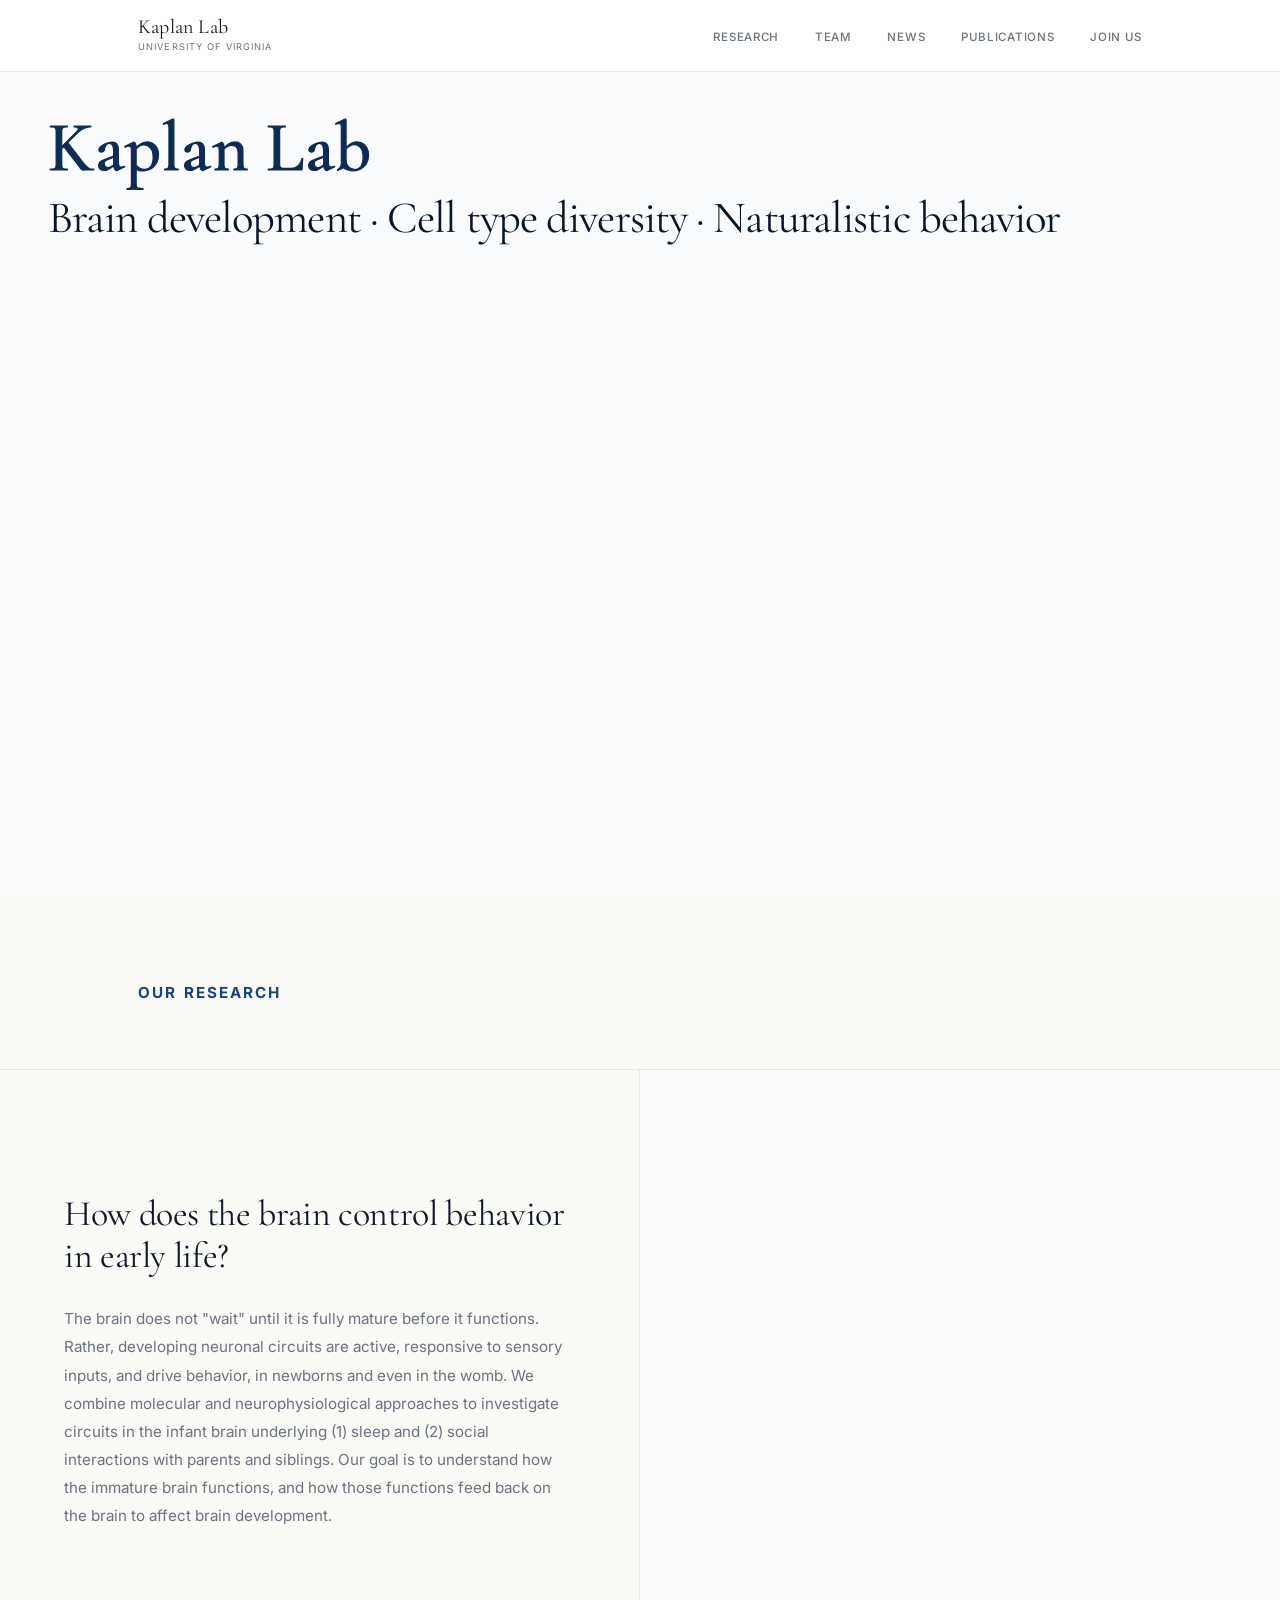
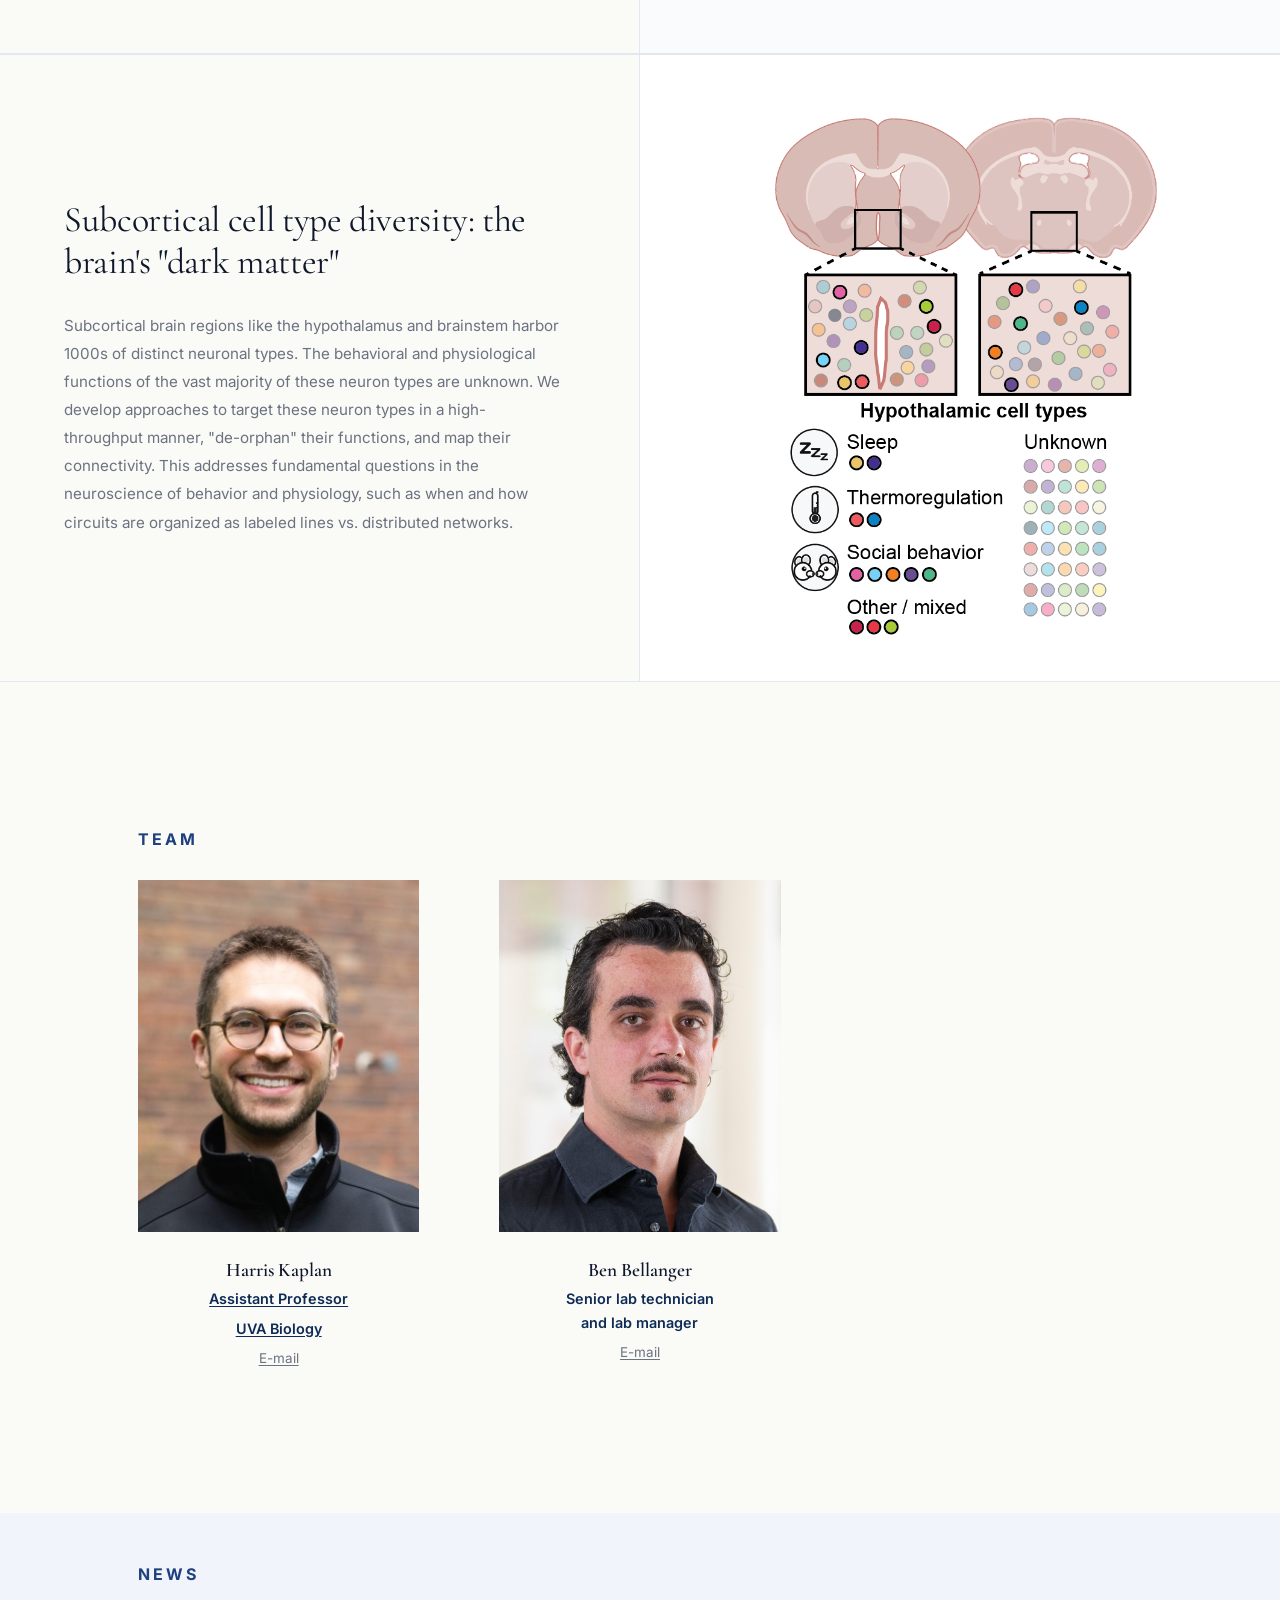
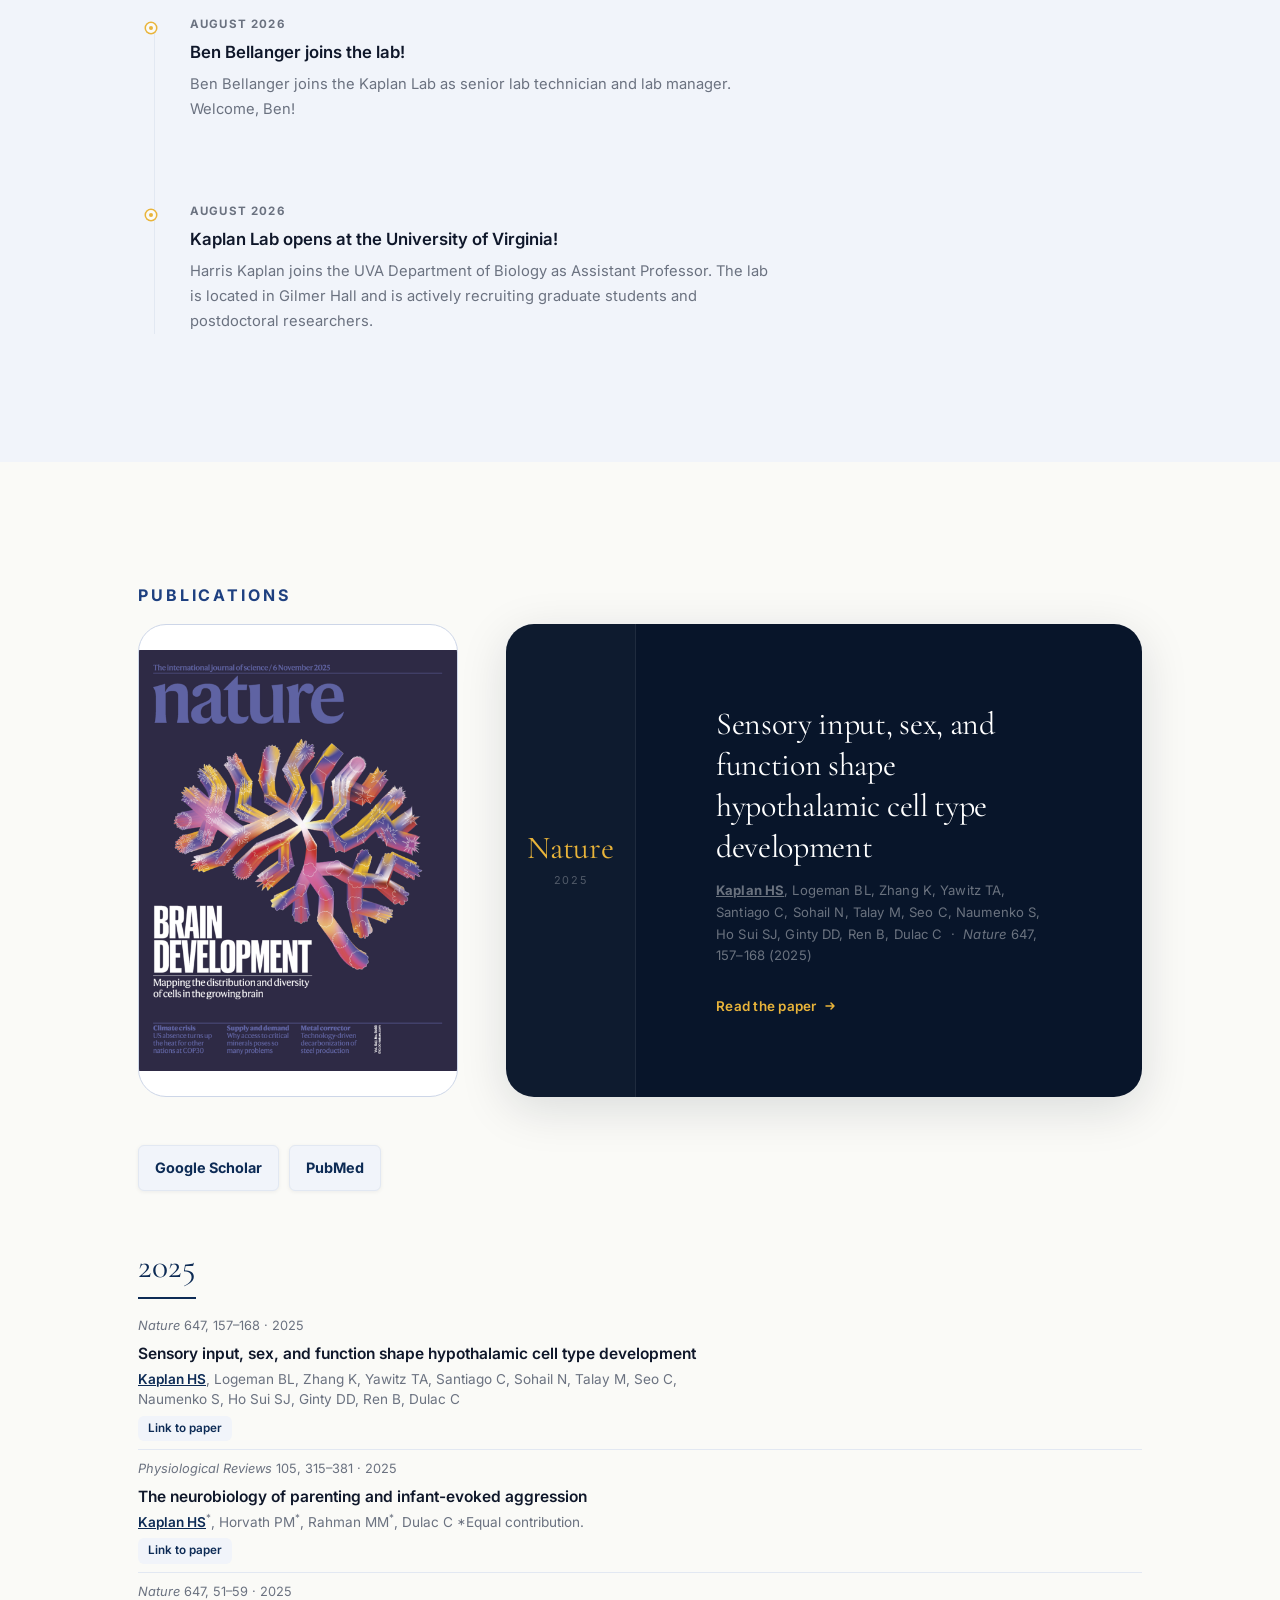
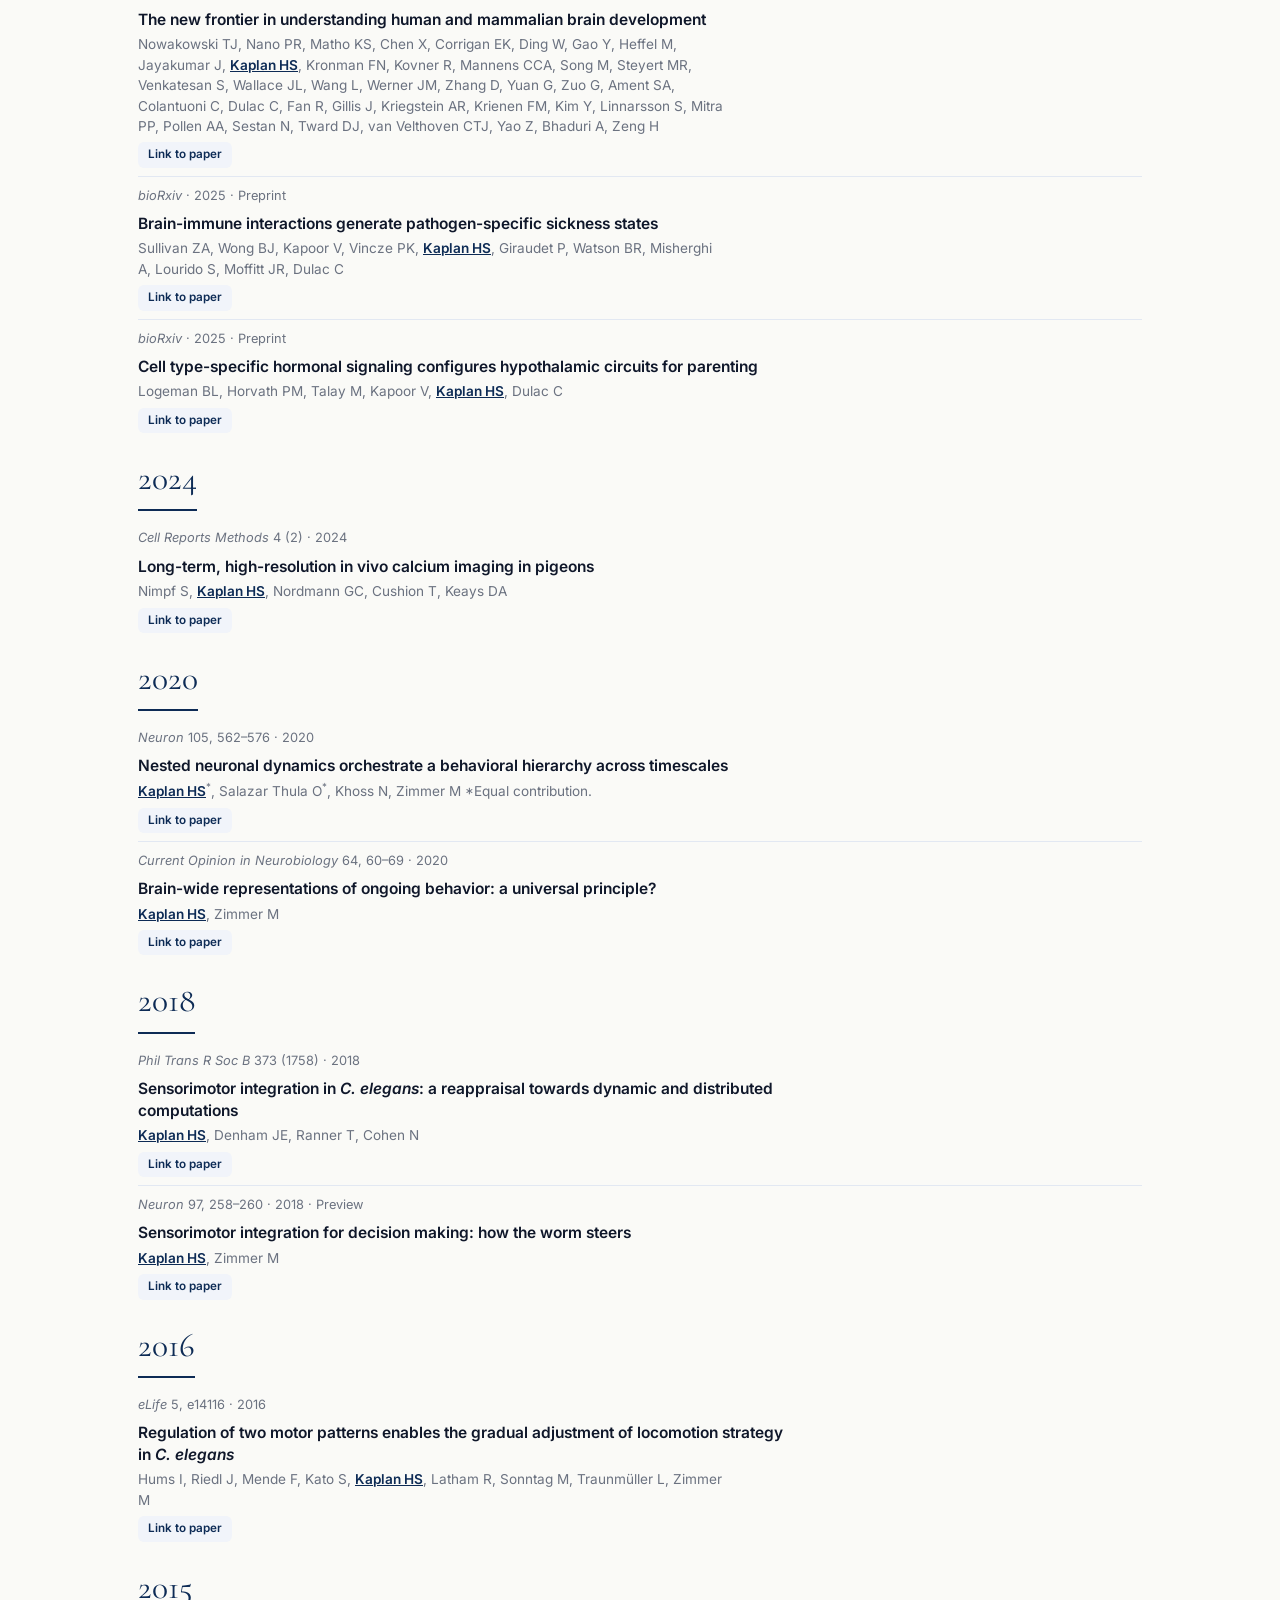
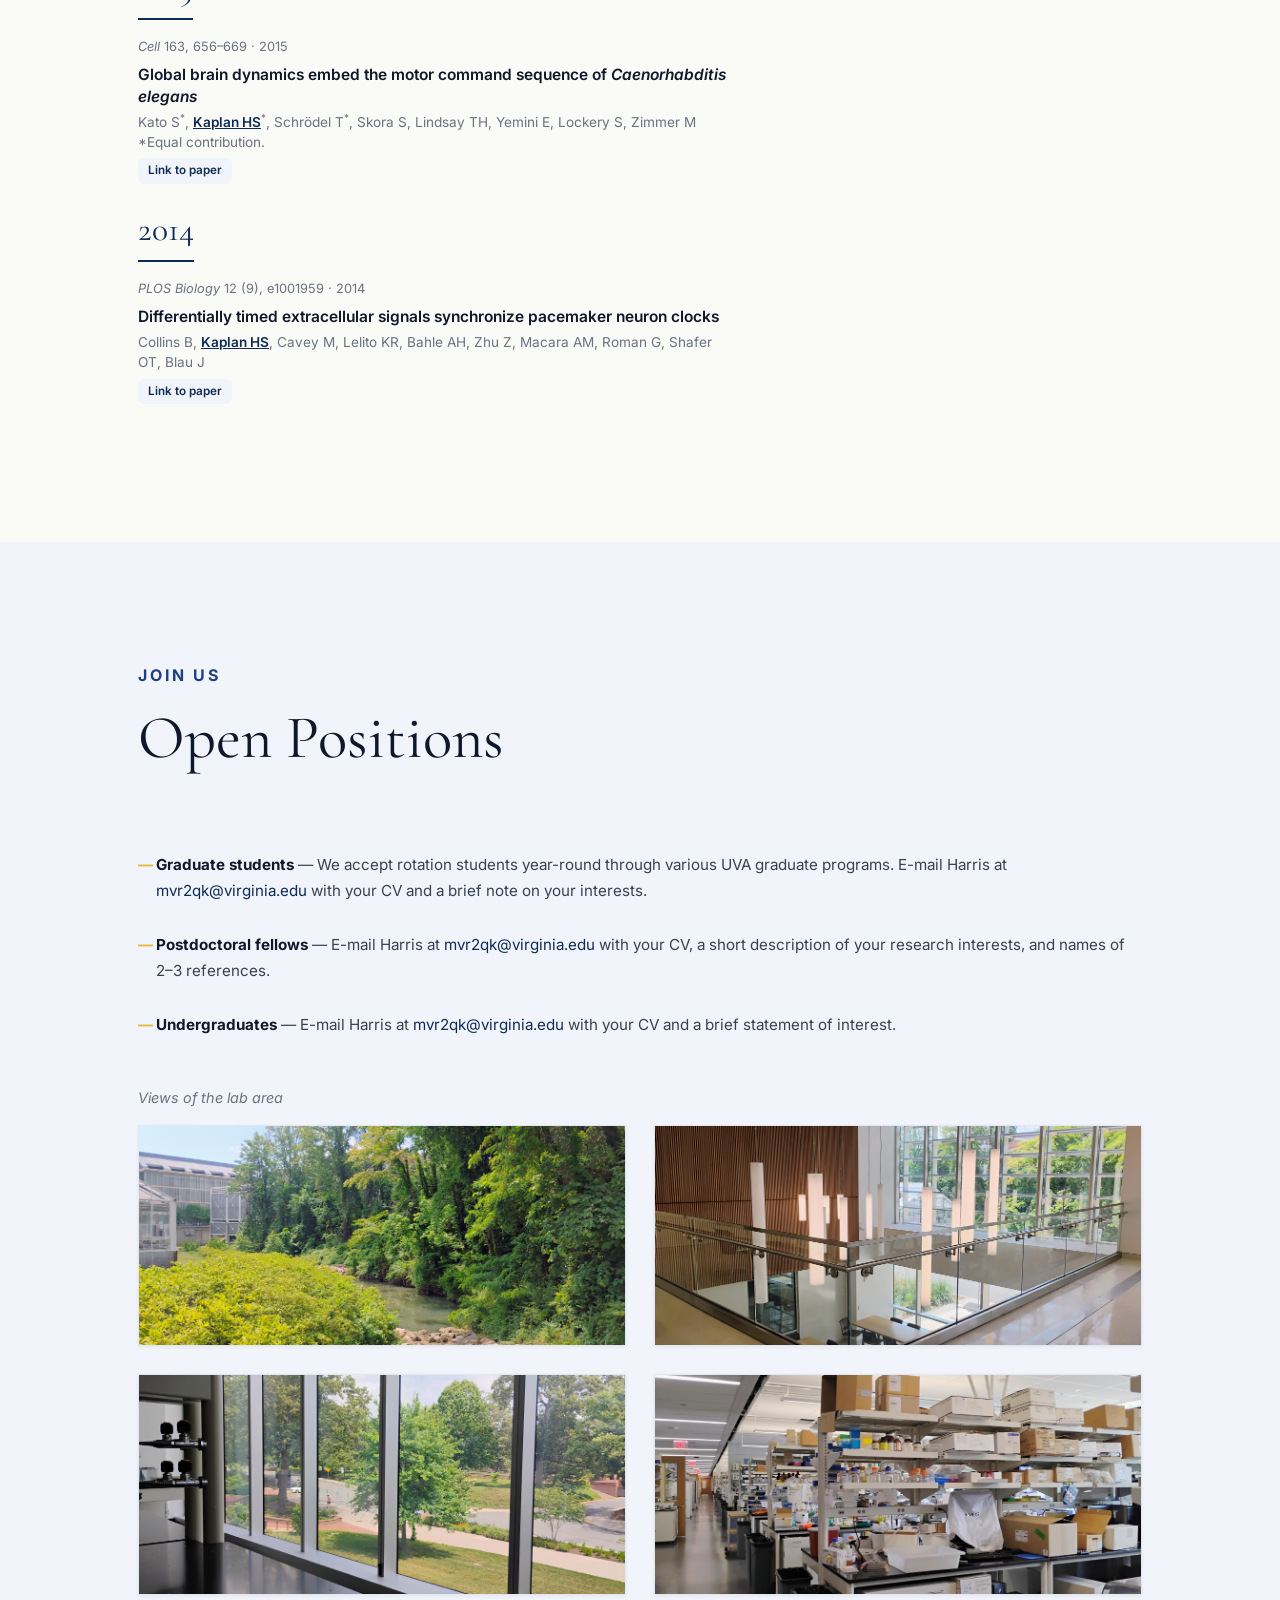
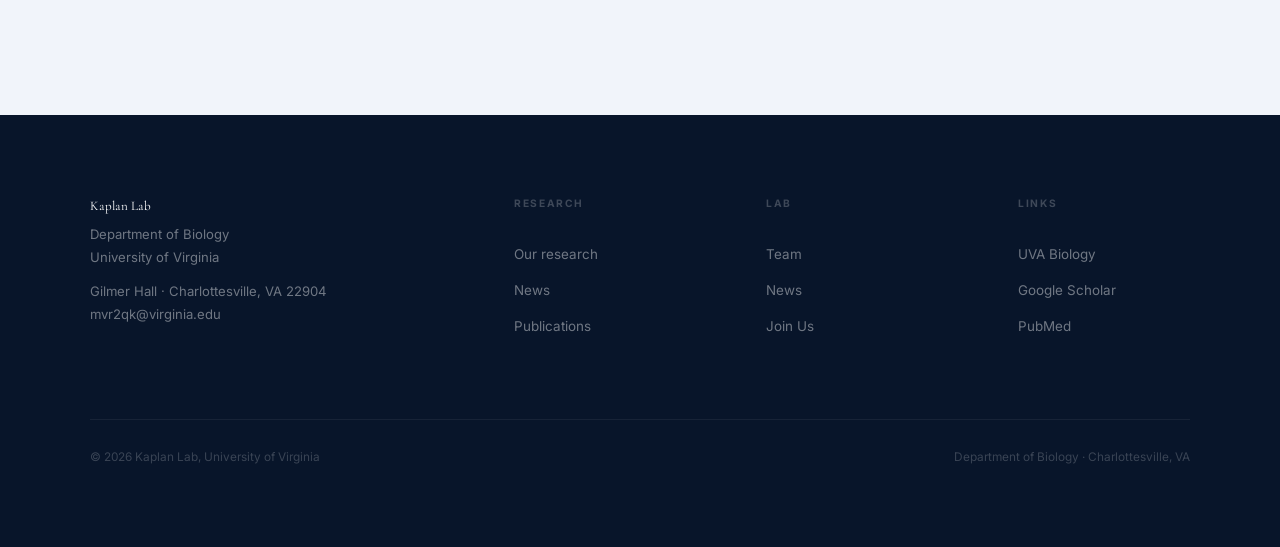
==== commit 04b4bab3: "Update neuroscience wording in research description" ====
--- a/index.html
+++ b/index.html
@@ -3,19 +3,19 @@
 <head>
   <meta charset="UTF-8">
   <meta name="viewport" content="width=device-width, initial-scale=1.0">
-  <title>Kaplan Lab — University of Virginia</title>
-  <meta name="description" content="The Kaplan Lab at UVA Biology studies how infant brains control behavior, neuronal circuit development, and hypothalamic cell type diversity.">
+  <title>Kaplan Lab | Harris Kaplan | University of Virginia</title>
+  <meta name="description" content="The Kaplan Lab is a neuroscience lab led by Harris Kaplan at the University of Virginia. The lab dissects how the brain controls behavior and physiology in infants and adults.">
   <meta property="og:type" content="website">
   <meta property="og:url" content="https://www.kaplan-lab.org/">
-  <meta property="og:title" content="Kaplan Lab — University of Virginia">
-  <meta property="og:description" content="The Kaplan Lab at UVA Biology studies how infant brains control behavior, neuronal circuit development, and hypothalamic cell type diversity.">
+  <meta property="og:title" content="Kaplan Lab | Harris Kaplan | University of Virginia">
+  <meta property="og:description" content="The Kaplan Lab is a neuroscience lab led by Harris Kaplan at the University of Virginia. The lab dissects how the brain controls behavior and physiology in infants and adults.">
   <meta property="og:image" content="https://www.kaplan-lab.org/assets/images/social-preview.jpg">
-  <meta property="og:image:width" content="600">
-  <meta property="og:image:height" content="315">
+  <meta property="og:image:width" content="1056">
+  <meta property="og:image:height" content="390">
   <meta property="og:image:alt" content="Kaplan Lab — Brain development · Cell type diversity · Naturalistic behavior">
   <meta name="twitter:card" content="summary_large_image">
-  <meta name="twitter:title" content="Kaplan Lab — University of Virginia">
-  <meta name="twitter:description" content="The Kaplan Lab at UVA Biology studies how infant brains control behavior, neuronal circuit development, and hypothalamic cell type diversity.">
+  <meta name="twitter:title" content="Kaplan Lab | Harris Kaplan | University of Virginia">
+  <meta name="twitter:description" content="The Kaplan Lab is a neuroscience lab led by Harris Kaplan at the University of Virginia. The lab dissects how the brain controls behavior and physiology in infants and adults.">
   <meta name="twitter:image" content="https://www.kaplan-lab.org/assets/images/social-preview.jpg">
   <meta name="twitter:image:alt" content="Kaplan Lab — Brain development · Cell type diversity · Naturalistic behavior">
   <link rel="icon" type="image/svg+xml" href="data:image/svg+xml,<svg xmlns='http://www.w3.org/2000/svg' viewBox='0 0 32 32'><rect width='32' height='32' rx='7' fill='%2308152A'/><text x='16' y='23' font-family='Georgia,serif' font-size='19' fill='white' text-anchor='middle' font-style='italic'>K</text></svg>">
@@ -99,9 +99,9 @@
         of distinct neuronal types. The behavioral and physiological functions of
         the vast majority of these neuron types are unknown. We develop
         approaches to target these neuron types in a high-throughput manner,
-        "de-orphan" their functions, and map their connectivity. This helps us
-        understand subcortical circuits underlying behavior and physiology, for
-        example as labeled lines or distributed networks.
+        "de-orphan" their functions, and map their connectivity. This addresses
+        fundamental questions in the neuroscience of behavior and physiology, such as
+        when and how circuits are organized as labeled lines vs. distributed networks.
       </p>
     </div>
     <div class="research-hero-block__video">
@@ -451,4 +451,4 @@
 
 <script src="assets/js/main.js"></script>
 </body>
-</html>
+</html>
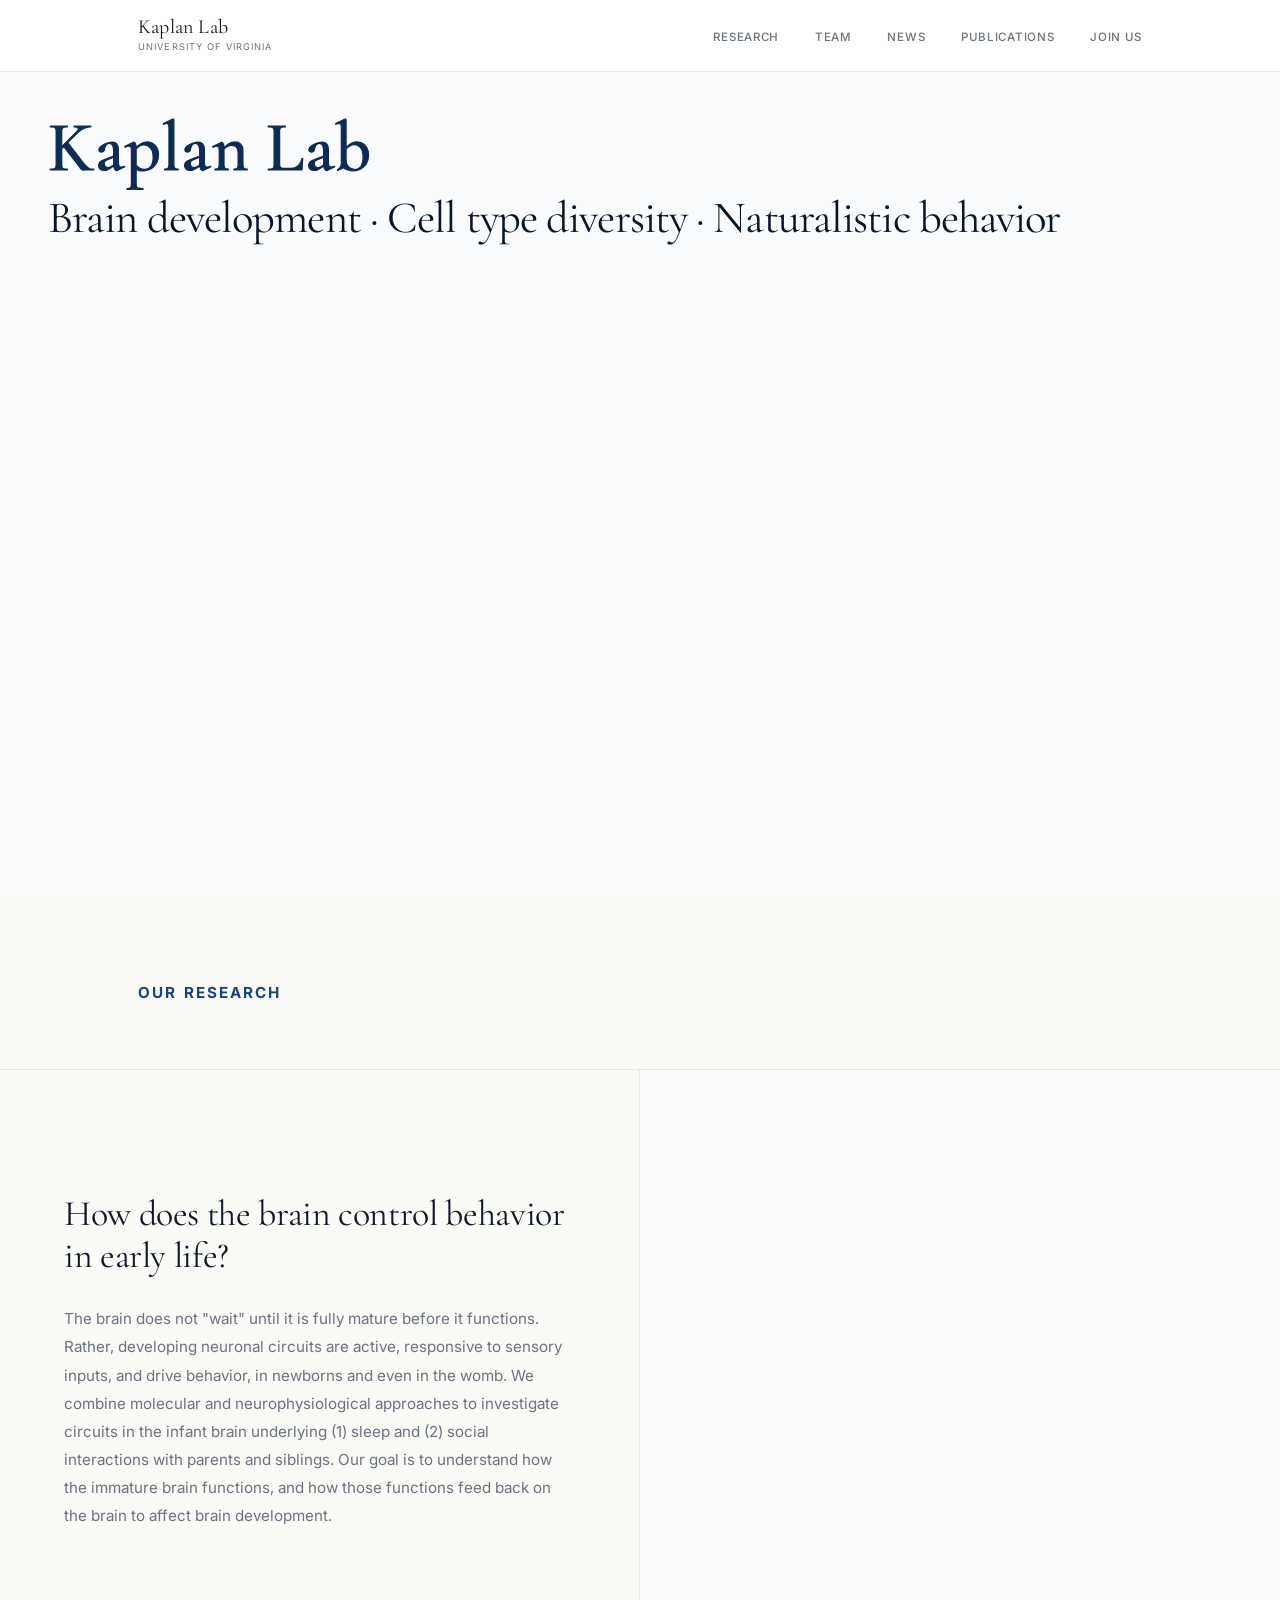
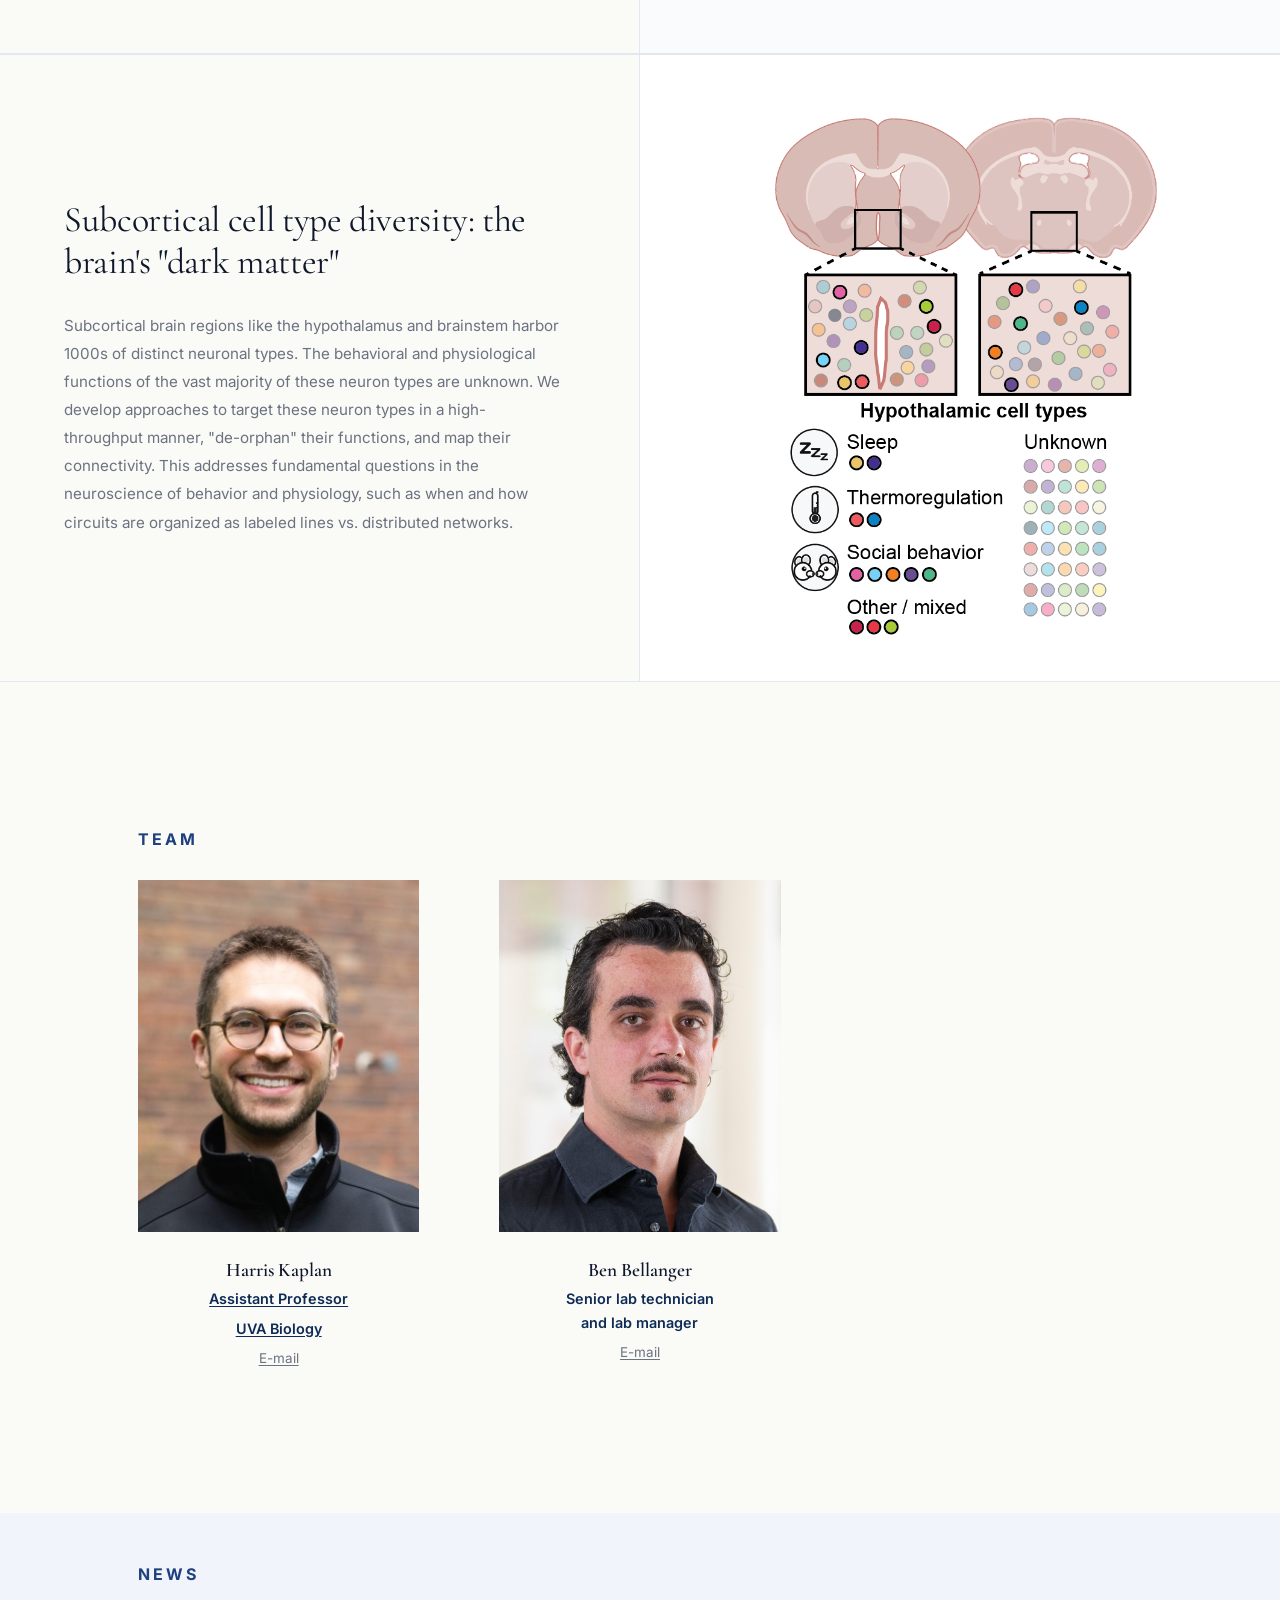
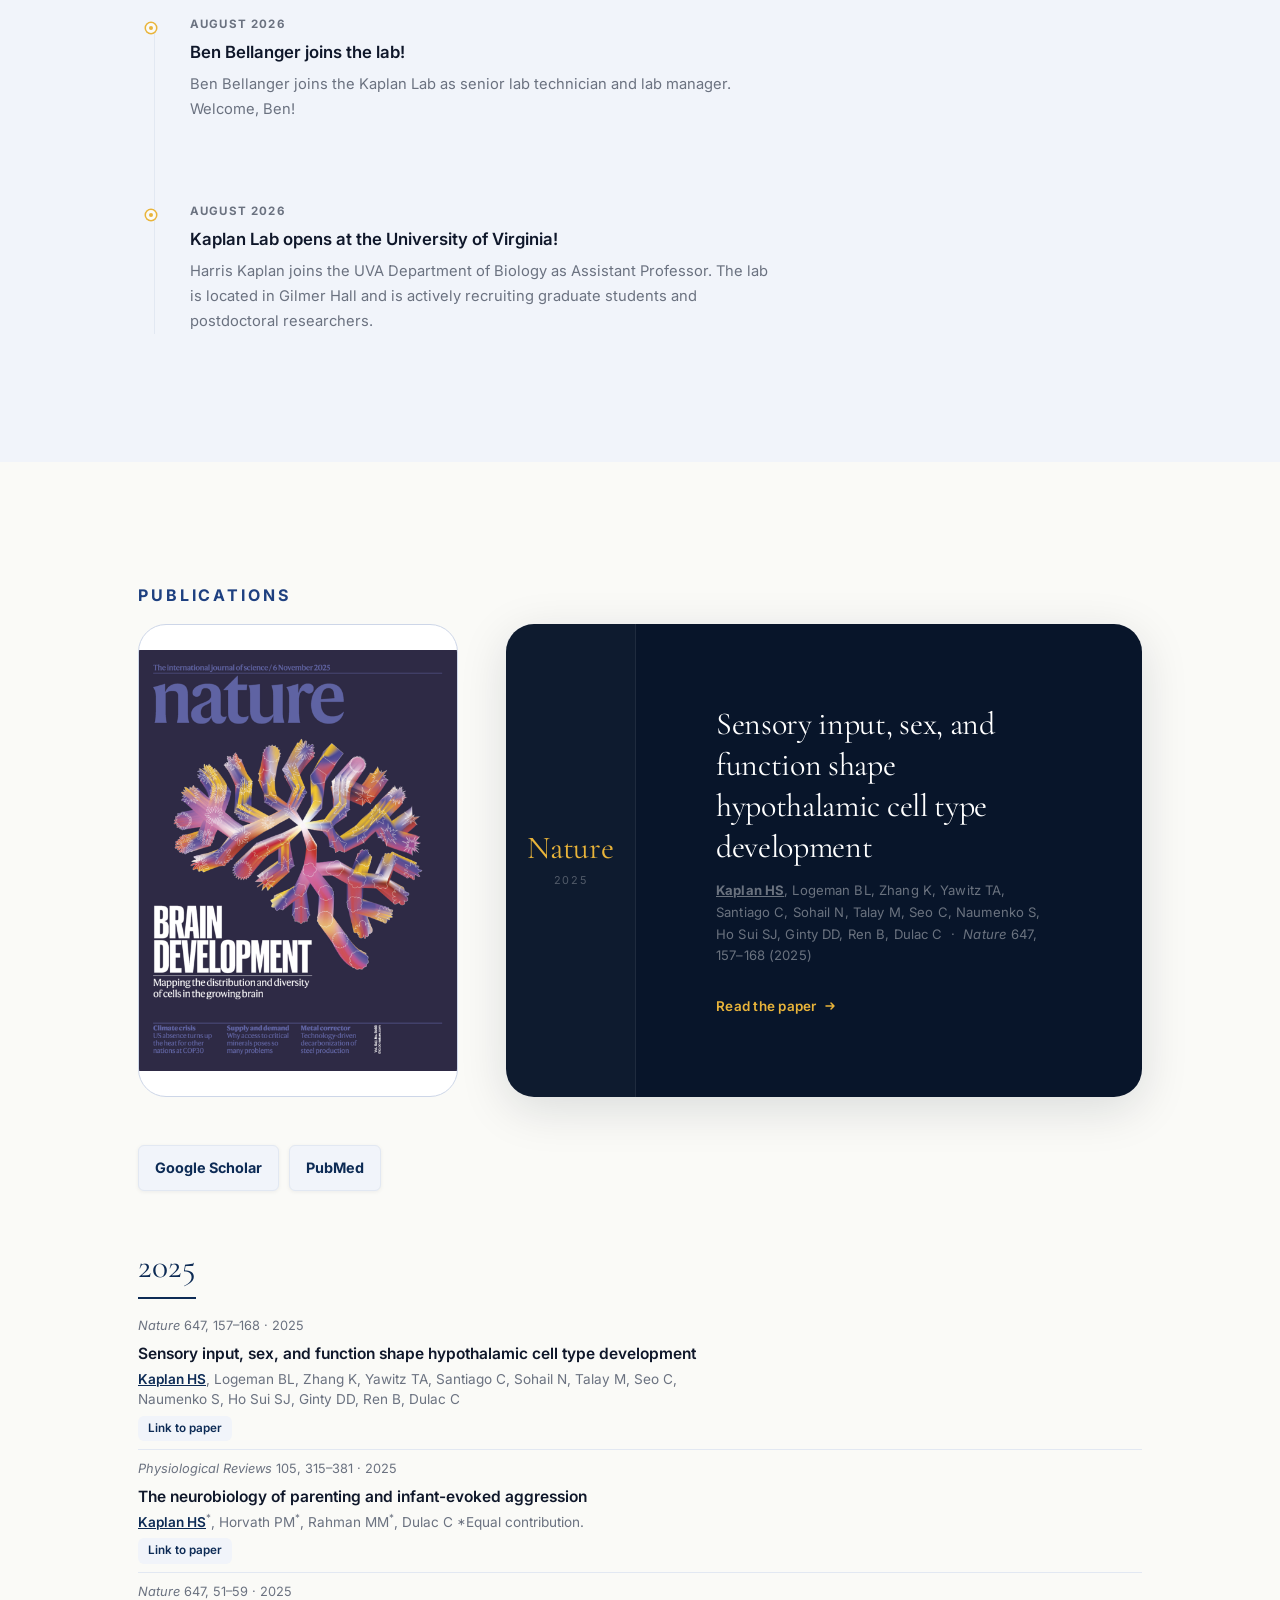
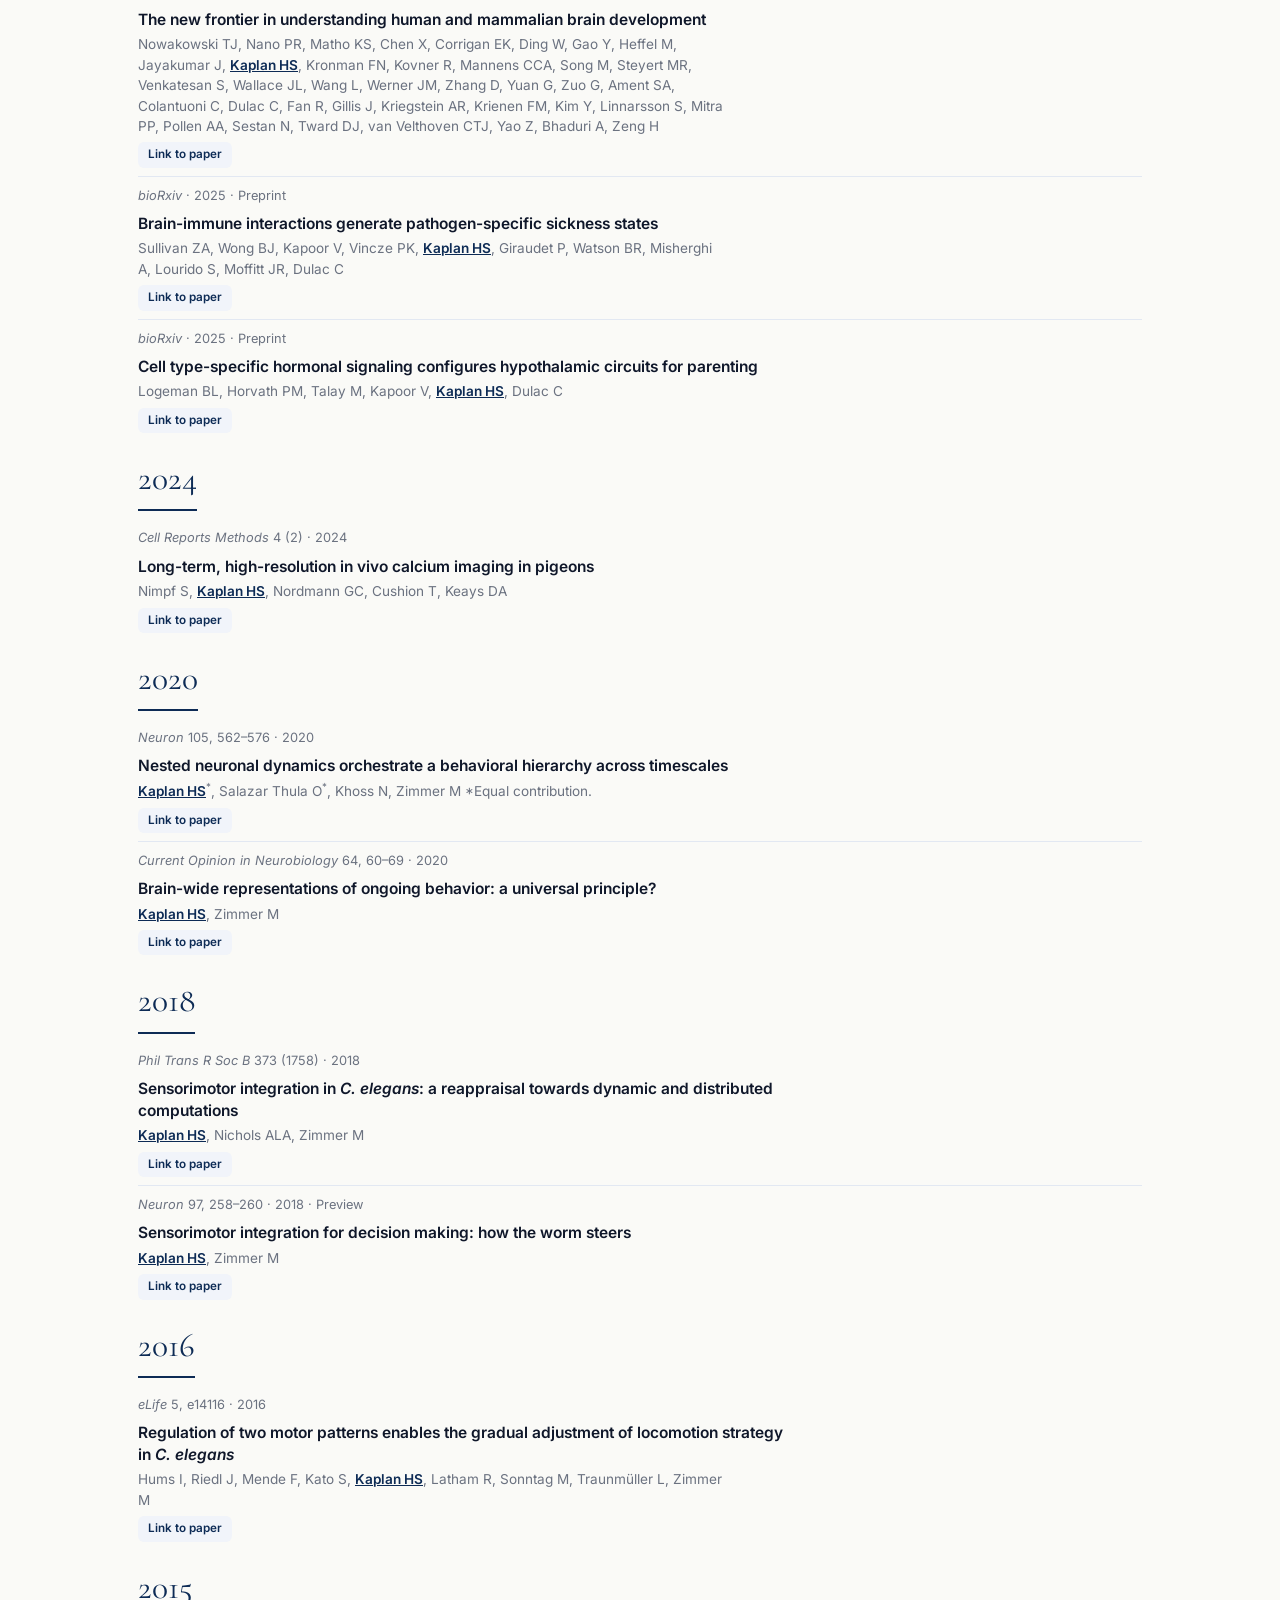
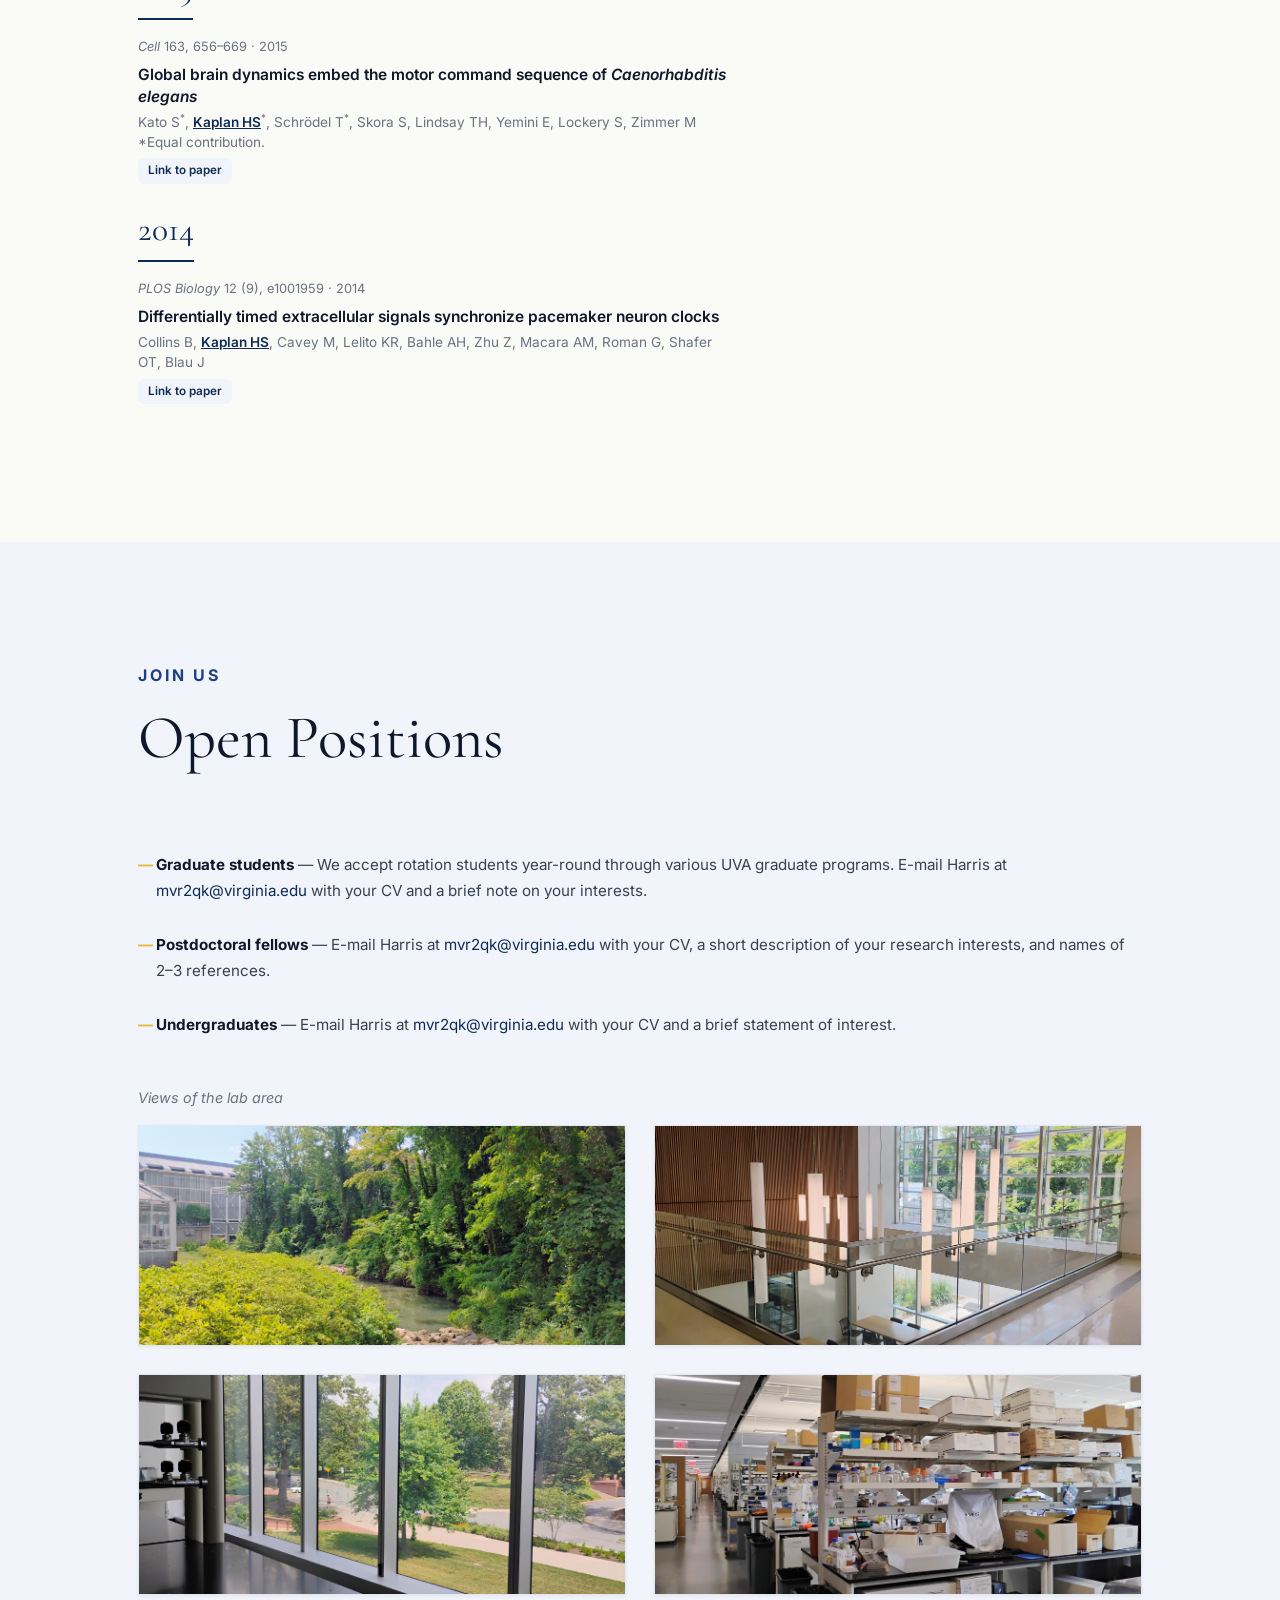
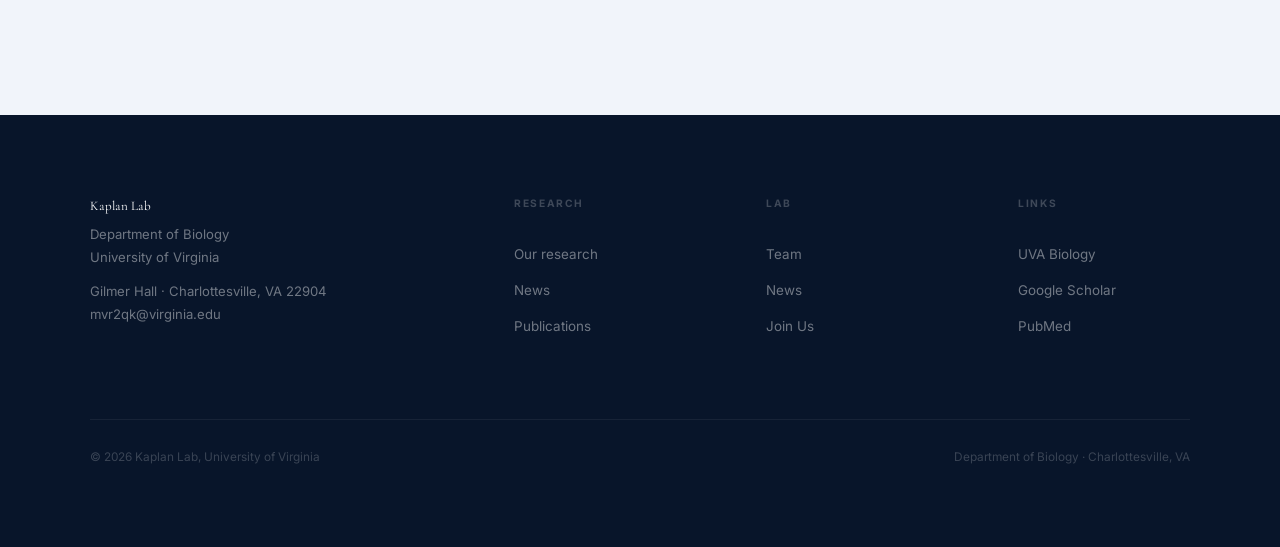
==== commit 53d16af4: "Correct 2018 sensorimotor publication metadata" ====
--- a/index.html
+++ b/index.html
@@ -313,9 +313,9 @@
           <div class="pub-item__content">
             <div class="pub-item__journal-line"><span class="pub-item__journal-info"><em>Phil Trans R Soc B</em> 373 (1758) · 2018</span></div>
             <p class="pub-item__title">Sensorimotor integration in <em>C. elegans</em>: a reappraisal towards dynamic and distributed computations</p>
-            <p class="pub-item__authors"><strong><u>Kaplan HS</u></strong>, Denham JE, Ranner T, Cohen N</p>
-            <div class="pub-item__links">
-              <a href="https://doi.org/10.1098/rstb.2018.0208" target="_blank" rel="noopener" class="pub-link">Link to paper</a>
+            <p class="pub-item__authors"><strong><u>Kaplan HS</u></strong>, Nichols ALA, Zimmer M</p>
+            <div class="pub-item__links">
+              <a href="https://doi.org/10.1098/rstb.2017.0371" target="_blank" rel="noopener" class="pub-link">Link to paper</a>
             </div>
           </div>
         </div>
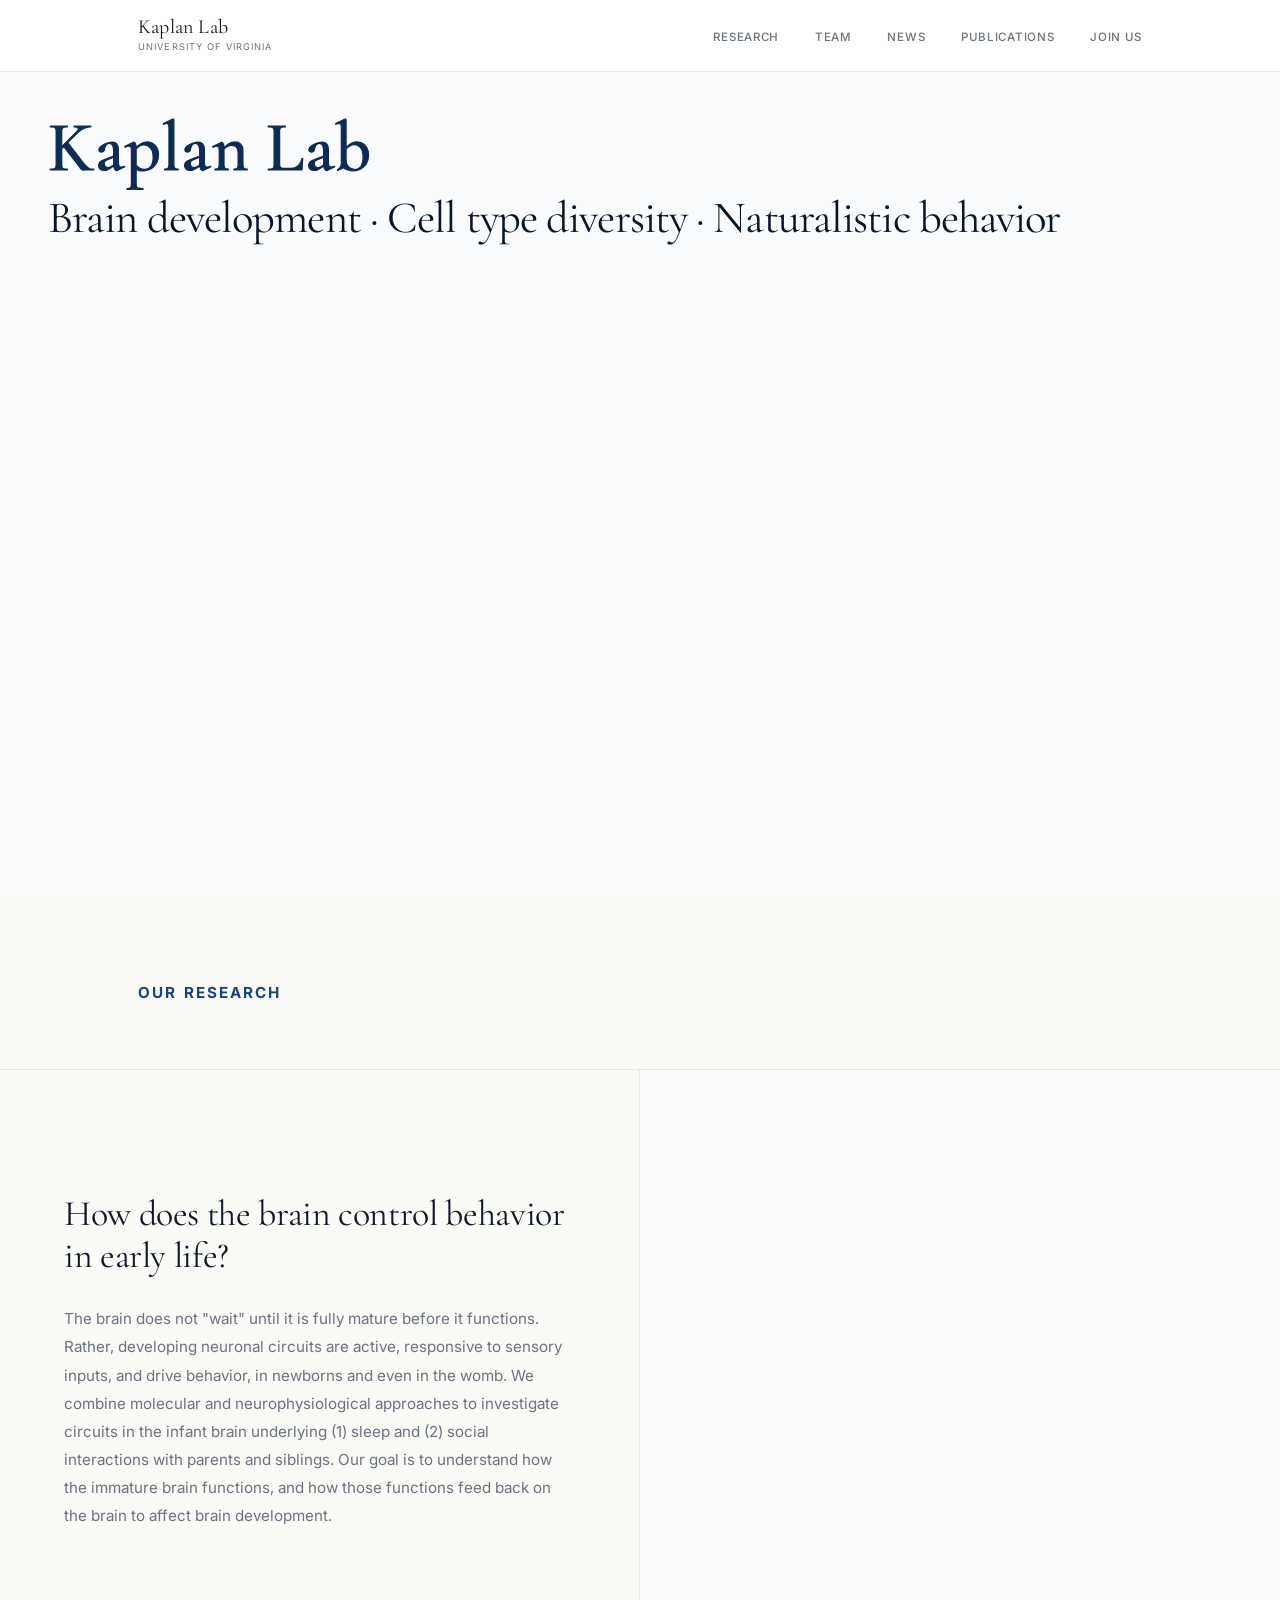
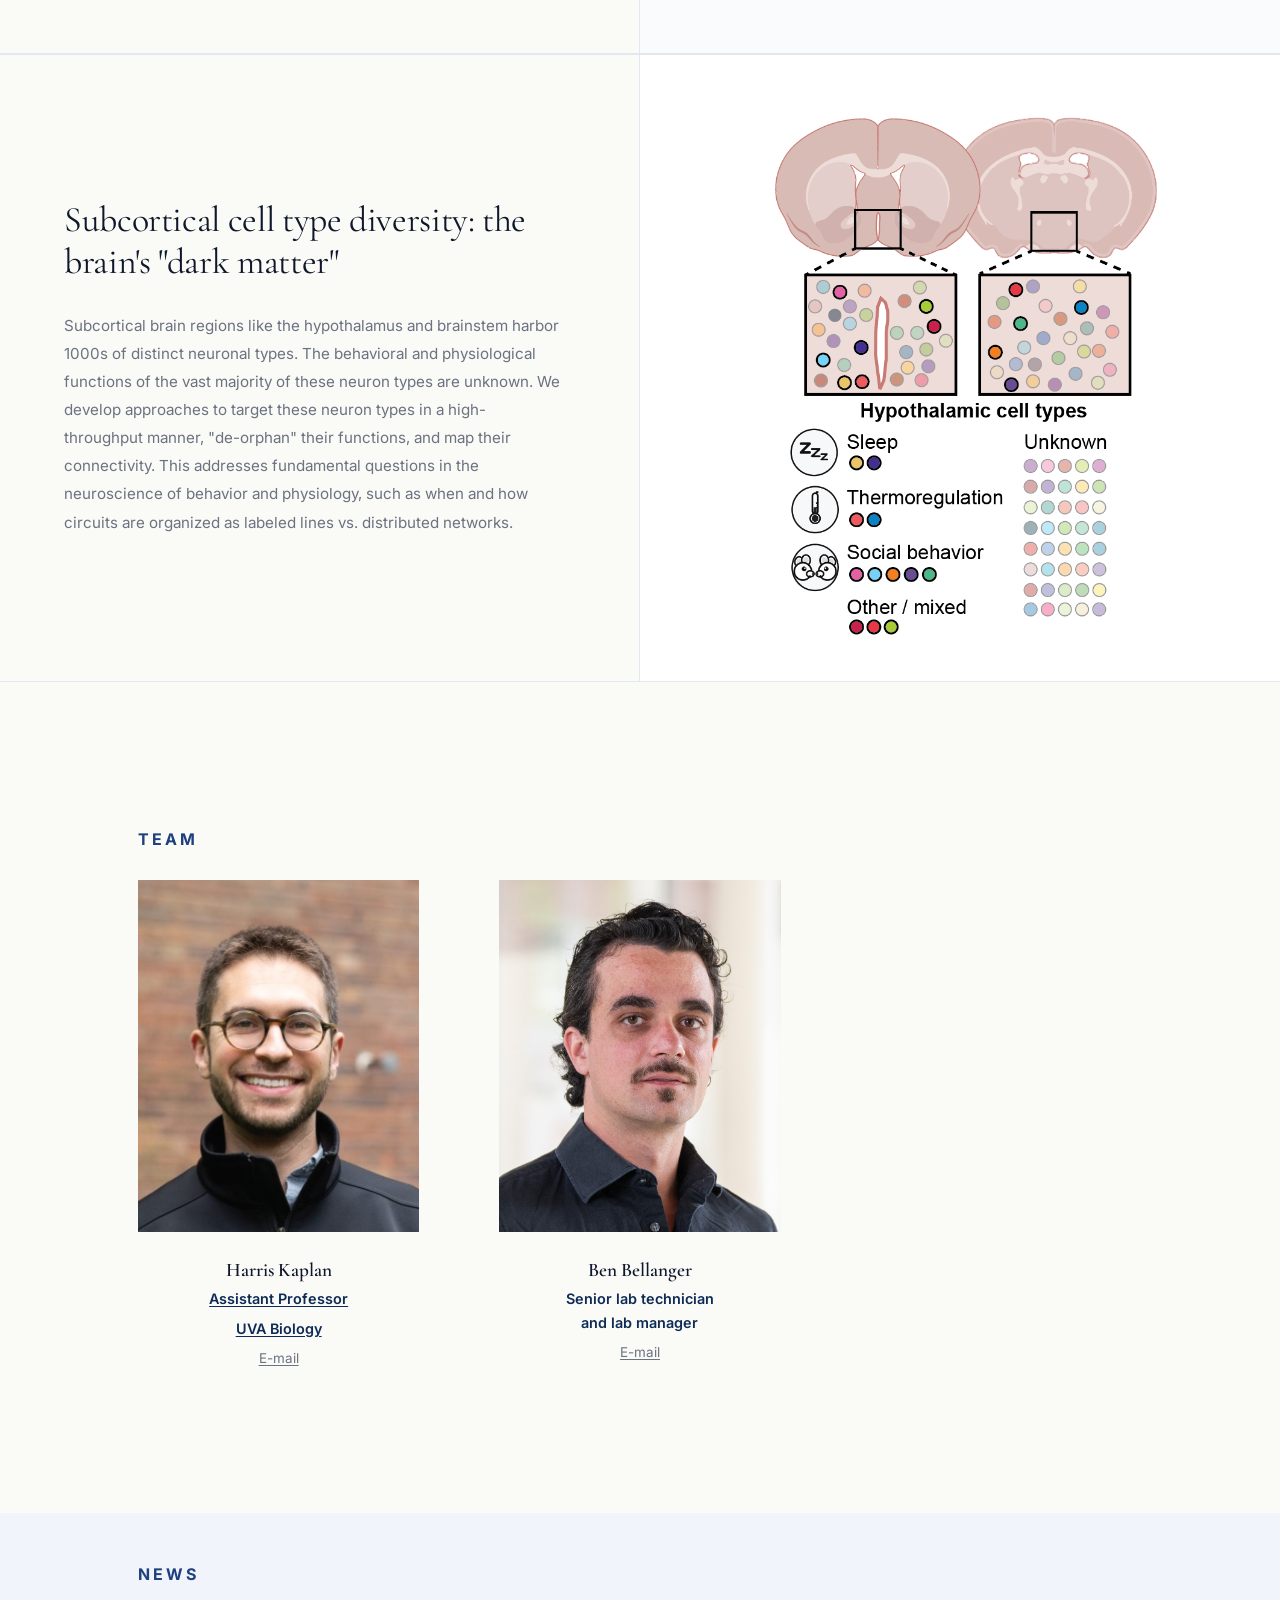
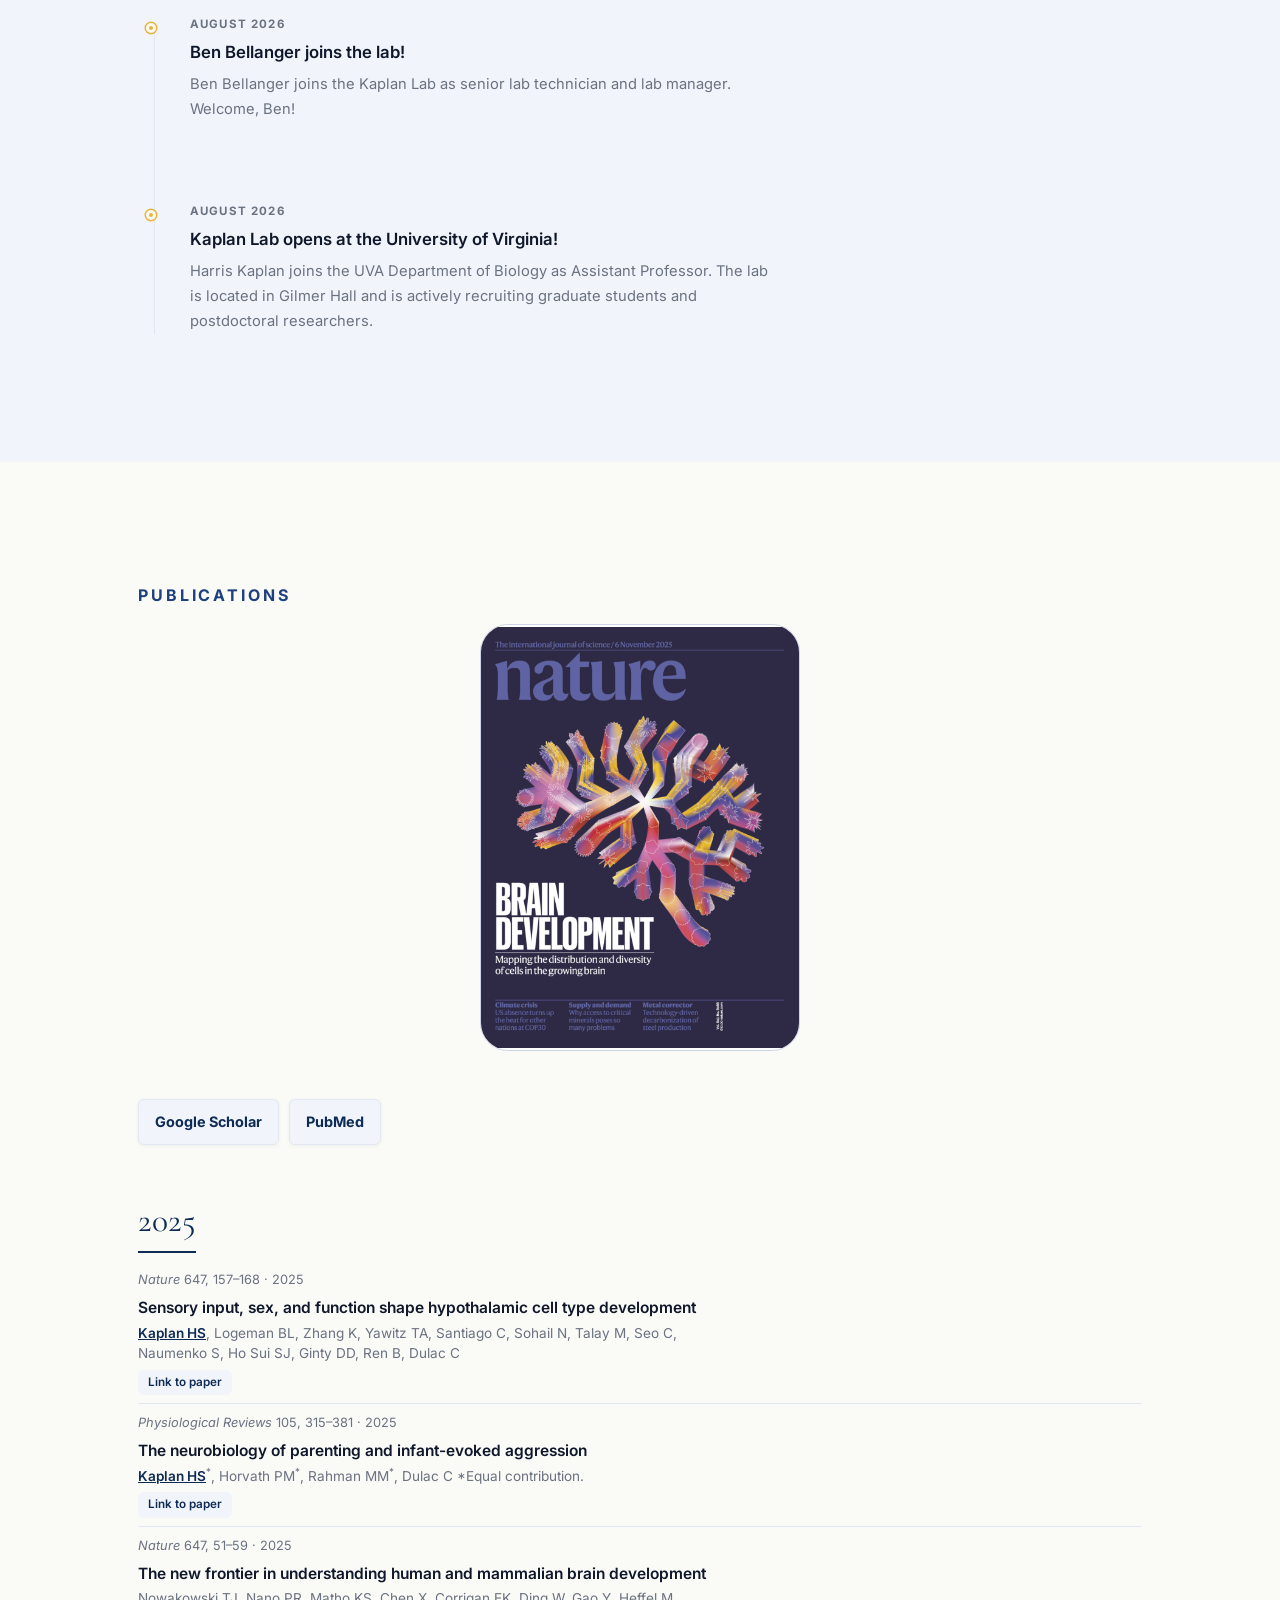
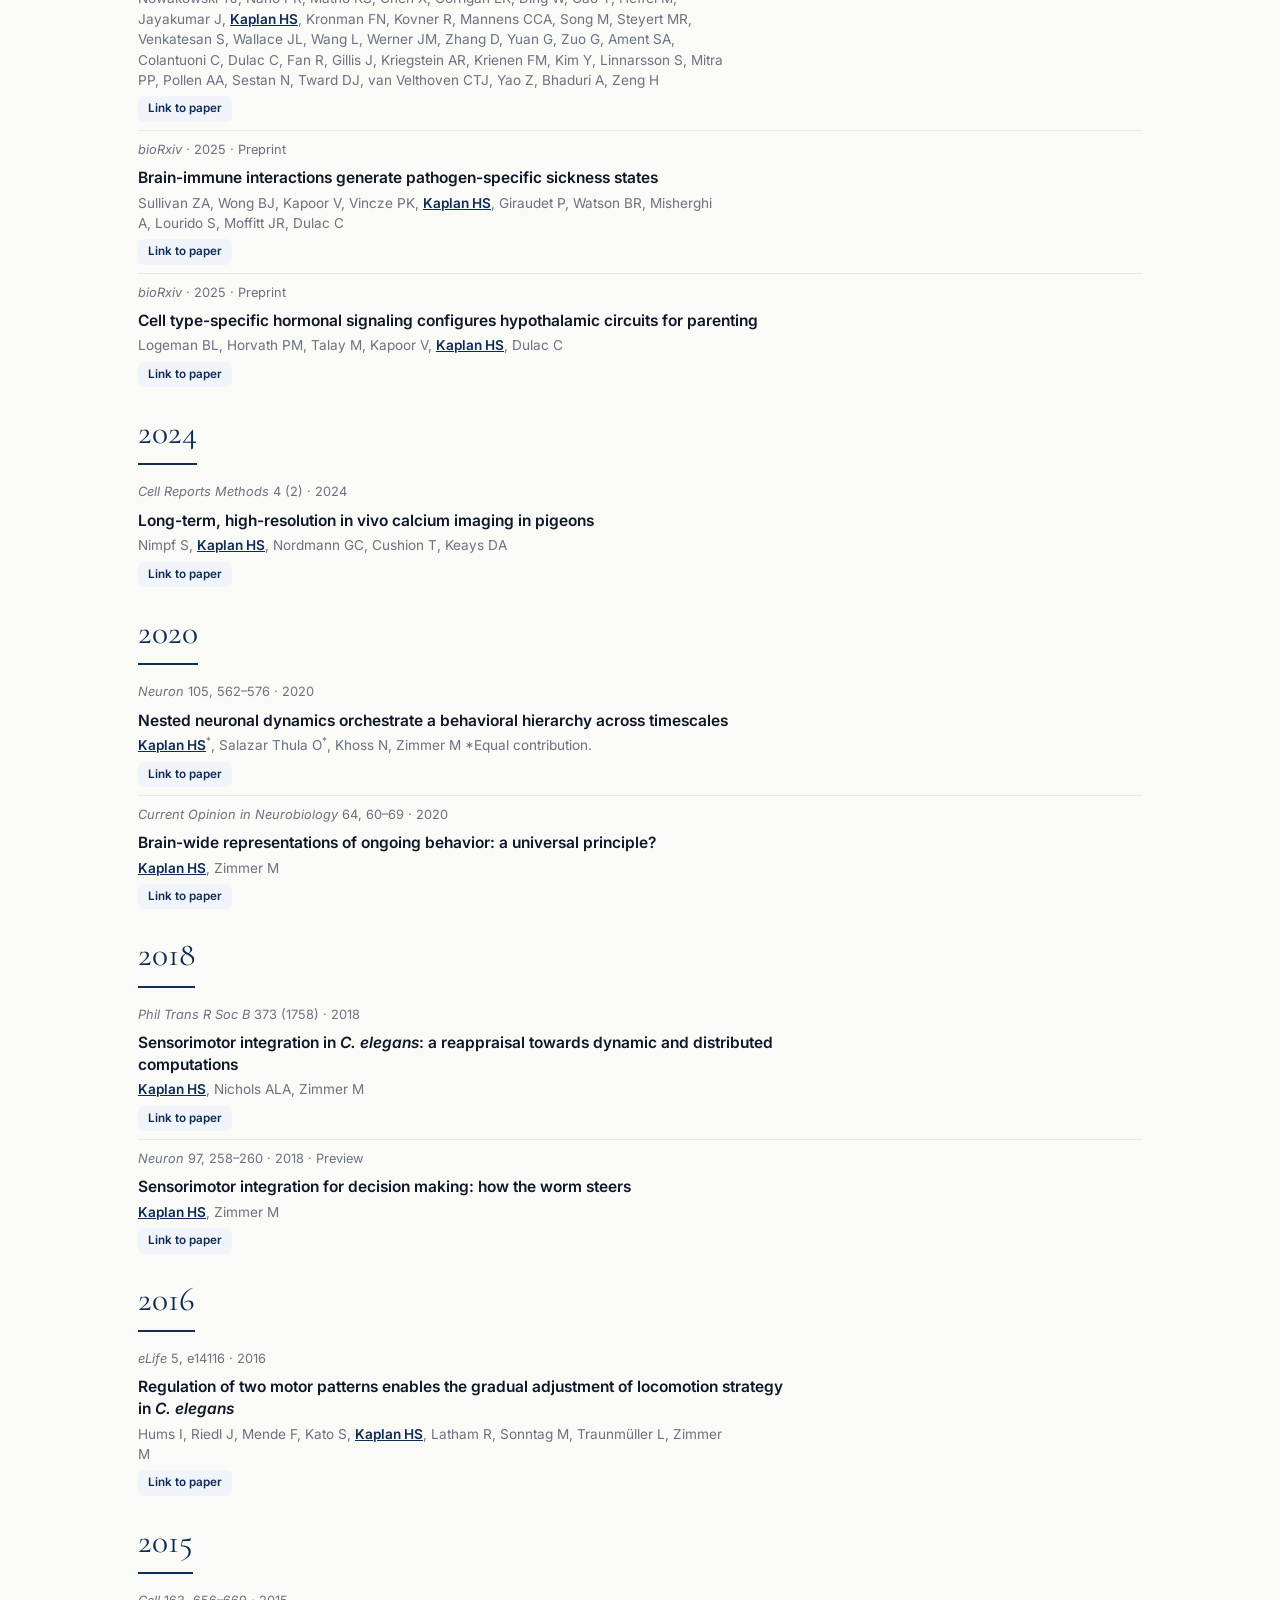
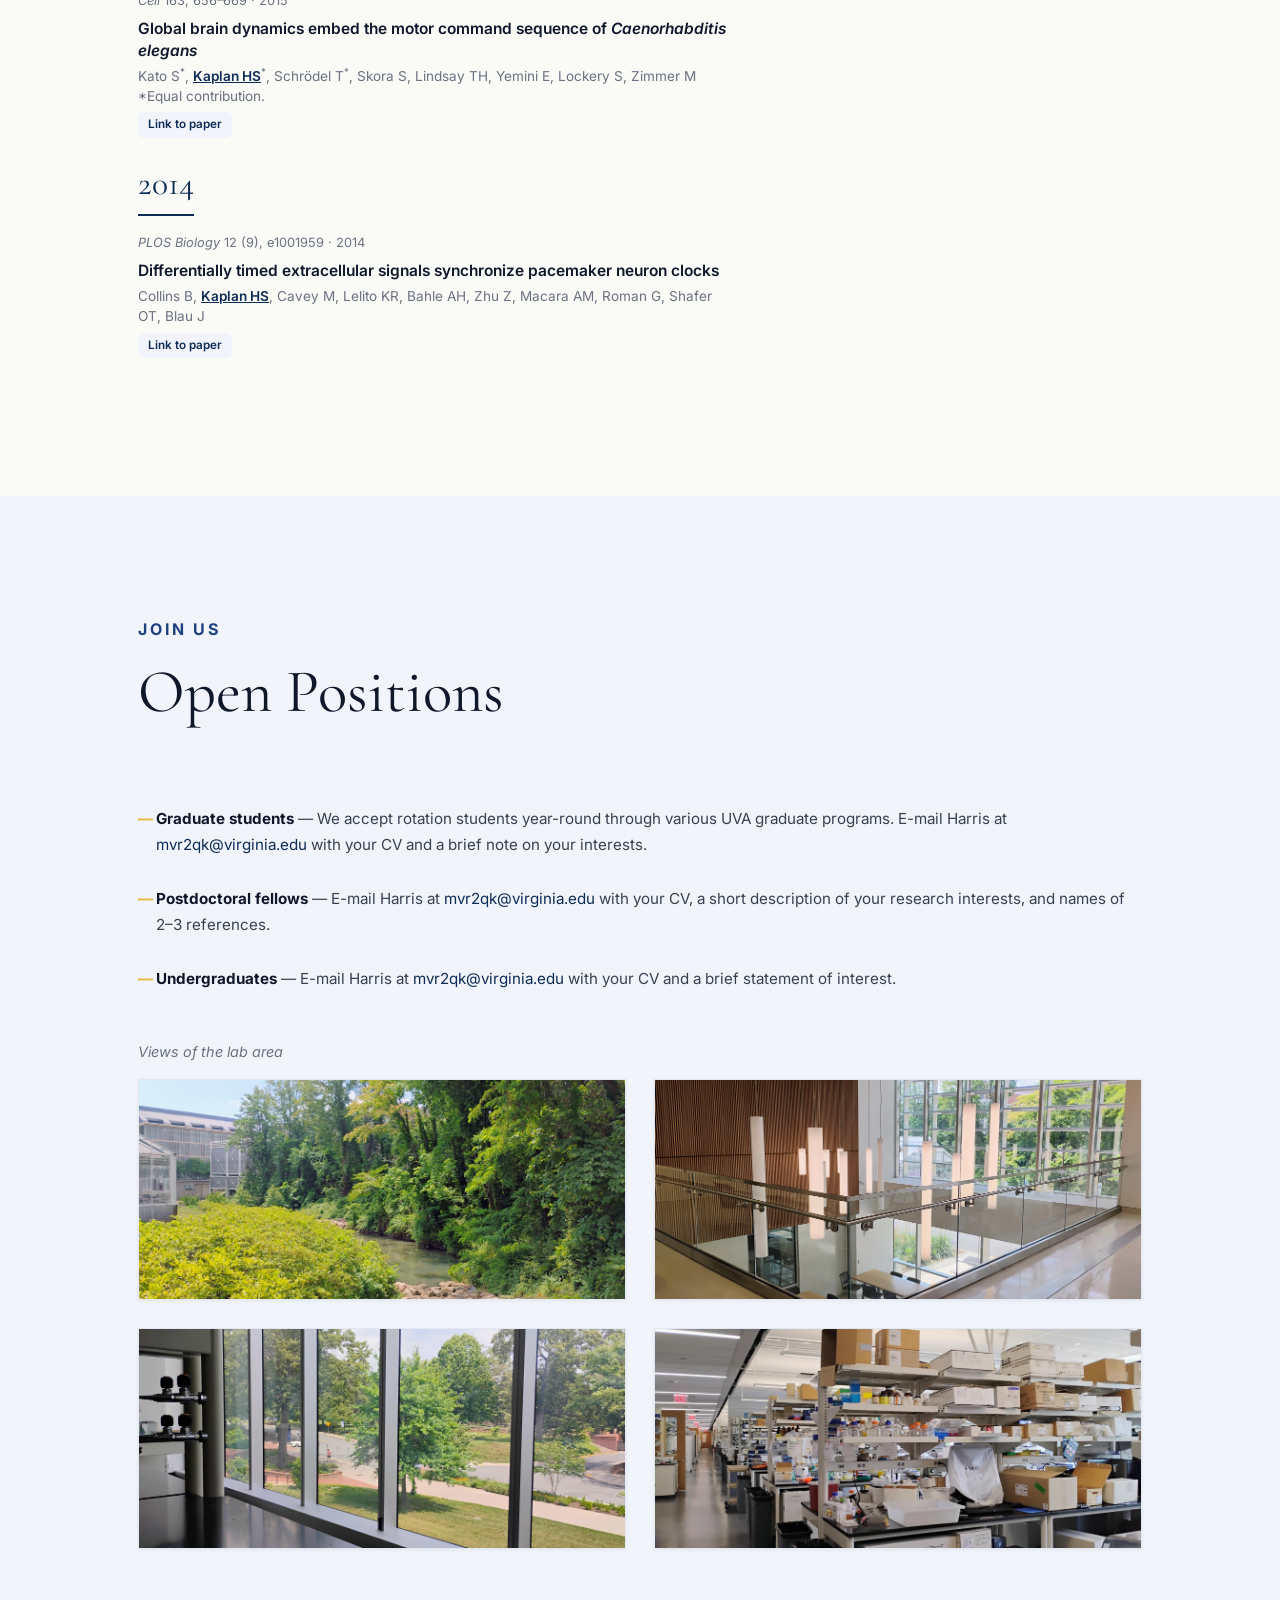
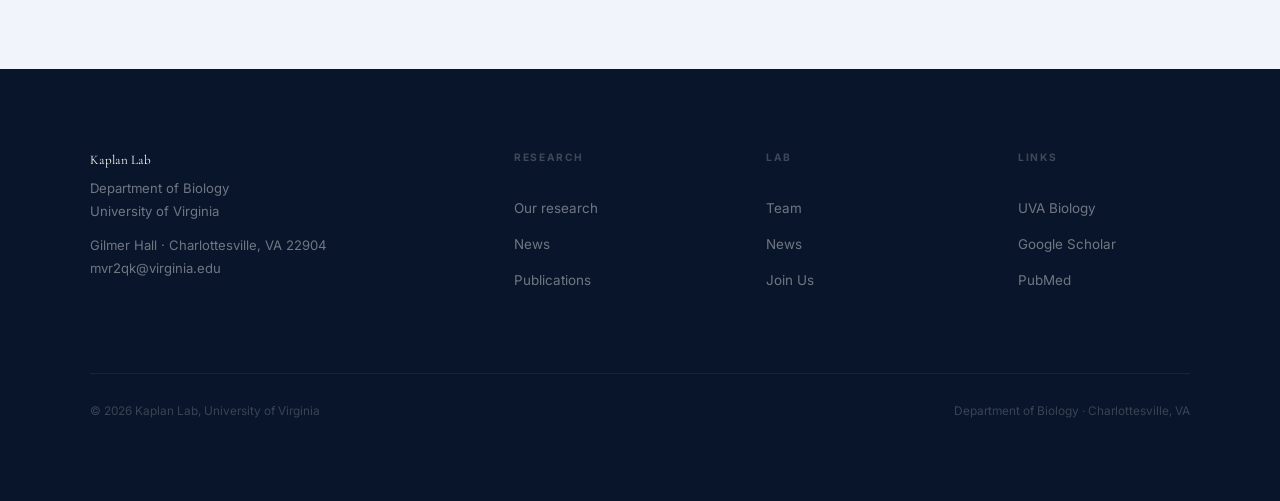
==== commit 943179c9: "Center Nature cover and remove featured paper box" ====
--- a/index.html
+++ b/index.html
@@ -178,24 +178,10 @@
   <div class="container">
     <span class="section-label" data-reveal>Publications</span>
 
-    <!-- Cover art + featured paper -->
-    <div class="pub-hero" data-reveal>
-      <div class="cover-art-placeholder" style="border: 1px solid var(--border-mid); background: var(--white); overflow: hidden; padding: 0;">
+    <!-- Nature cover -->
+    <div class="pub-hero" data-reveal style="justify-content:center; align-items:flex-start; min-height:0;">
+      <div class="cover-art-placeholder" style="border: 1px solid var(--border-mid); background: var(--white); overflow: hidden; padding: 0; width:min(320px,100%);">
         <img src="assets/images/Nature%20Cover.png" alt="Nature cover article: Sensory input, sex, and function shape hypothalamic cell type development" style="width:100%; height:auto; object-fit:contain; display:block;">
-      </div>
-      <div class="fp" style="flex:1; margin-top:0;">
-        <div class="fp__left">
-          <div class="fp__journal">Nature</div>
-          <div class="fp__year">2025</div>
-        </div>
-        <div class="fp__right">
-          <h3 class="fp__title">Sensory input, sex, and function shape hypothalamic cell type development</h3>
-          <p class="fp__authors"><strong><u>Kaplan HS</u></strong>, Logeman BL, Zhang K, Yawitz TA, Santiago C, Sohail N, Talay M, Seo C, Naumenko S, Ho Sui SJ, Ginty DD, Ren B, Dulac C &nbsp;·&nbsp; <em>Nature</em> 647, 157–168 (2025)</p>
-          <a href="https://www.nature.com/articles/s41586-025-08603-0" target="_blank" rel="noopener" class="fp__link">
-            Read the paper
-            <svg width="14" height="14" viewBox="0 0 14 14" fill="none" aria-hidden="true"><path d="M3 7h8M8 4l3 3-3 3" stroke="currentColor" stroke-width="1.5" stroke-linecap="round" stroke-linejoin="round"/></svg>
-          </a>
-        </div>
       </div>
     </div>
 
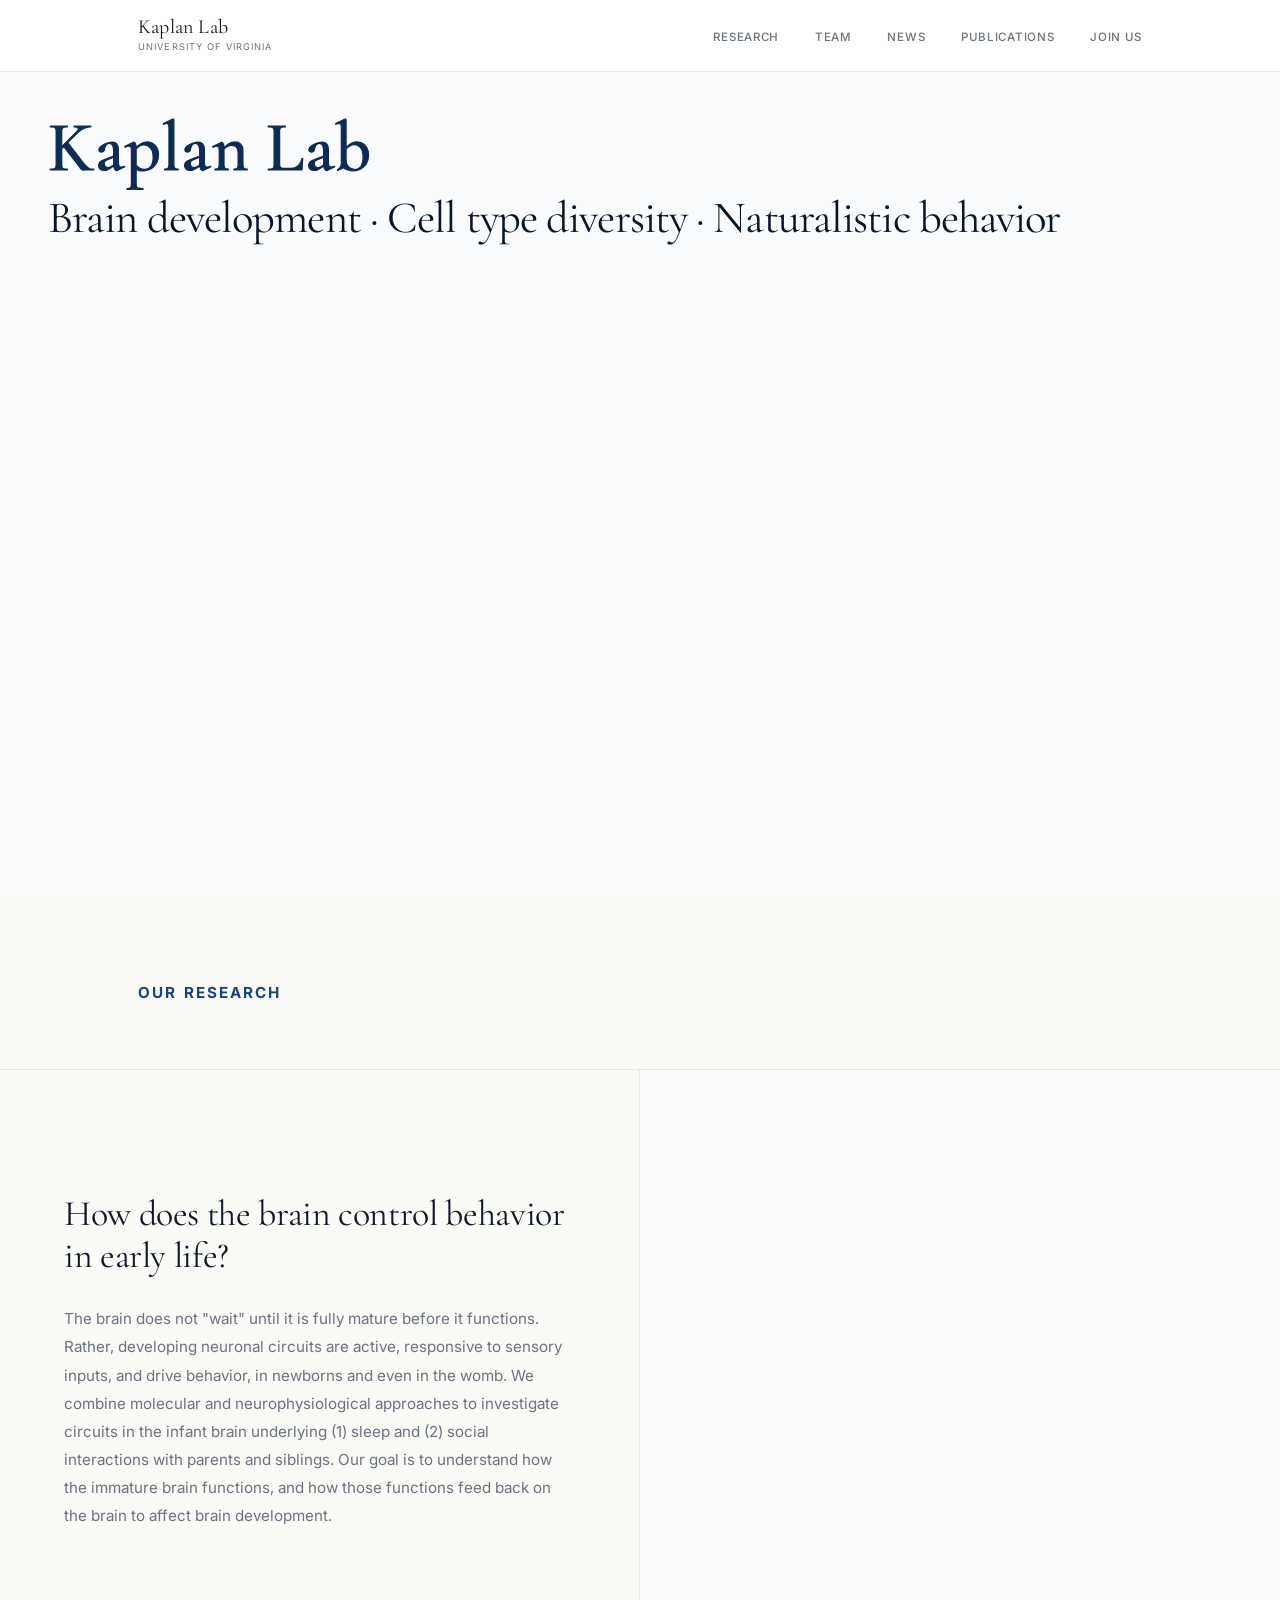
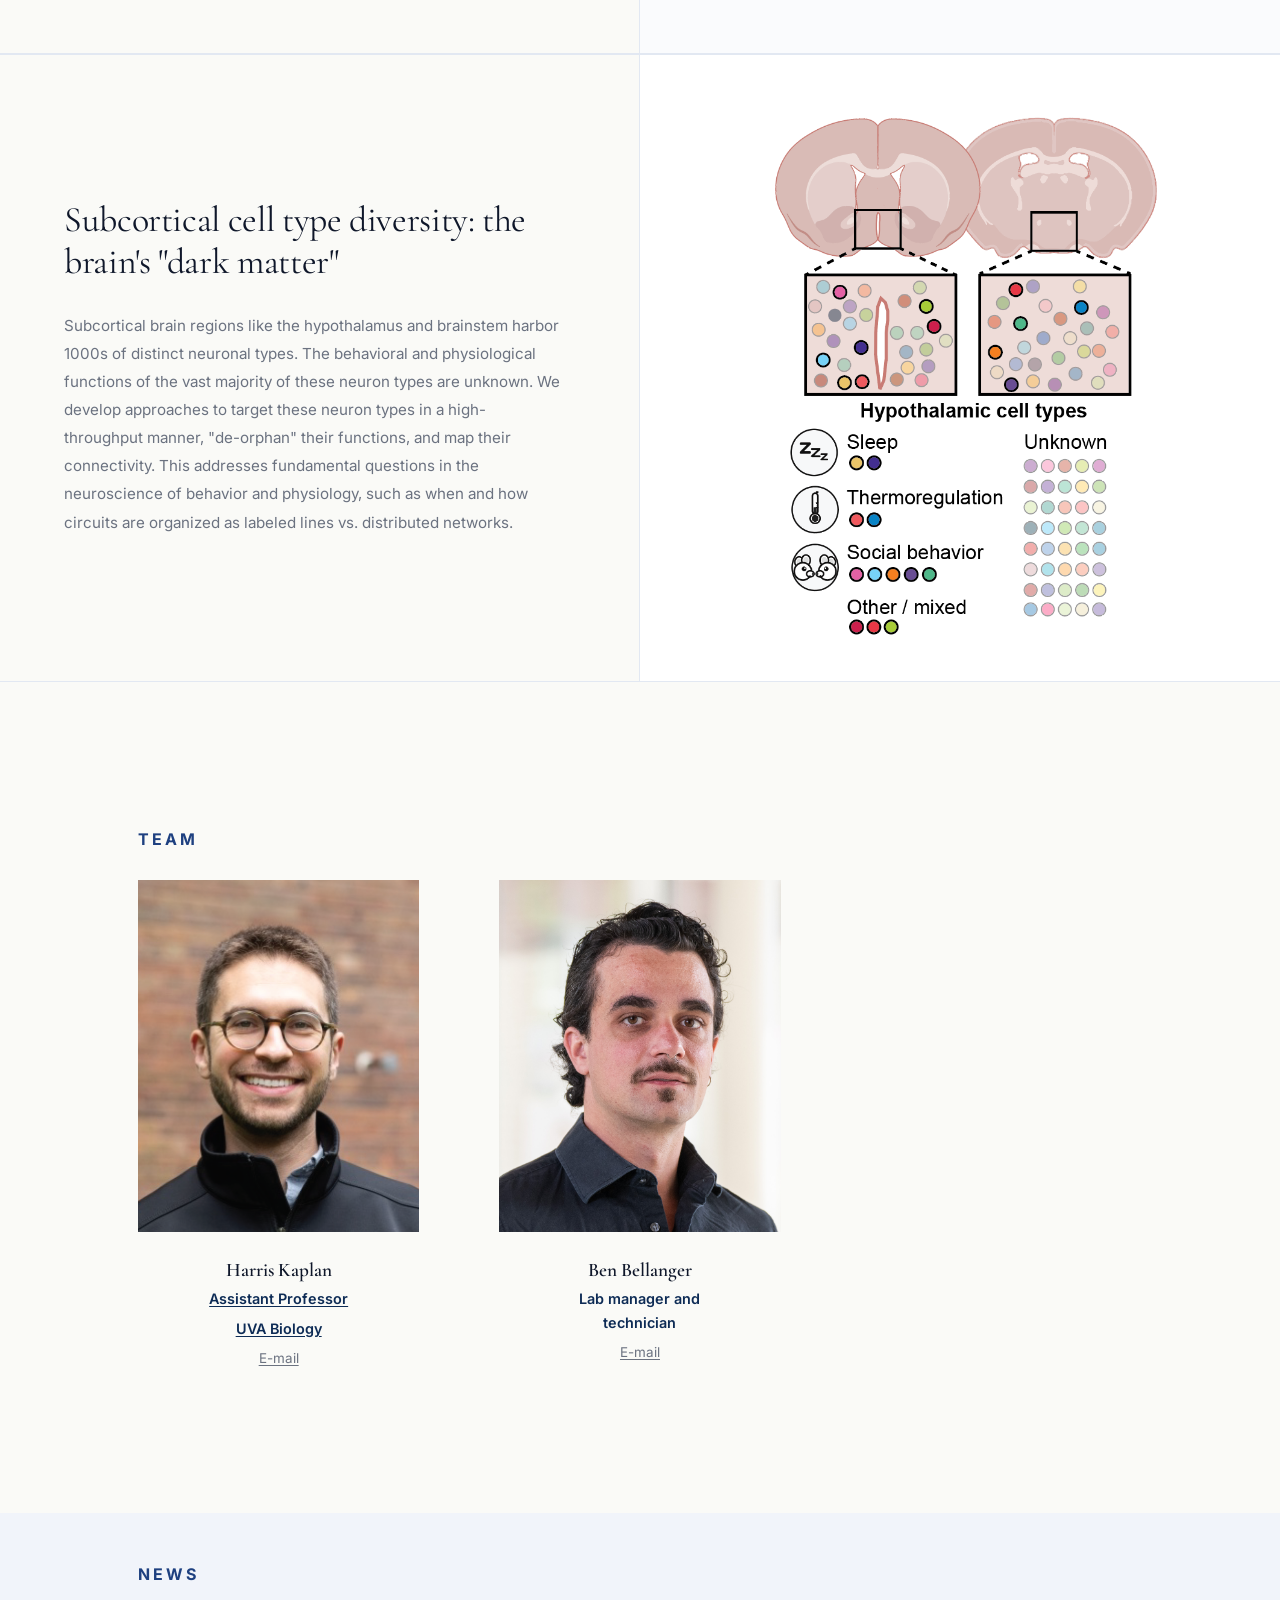
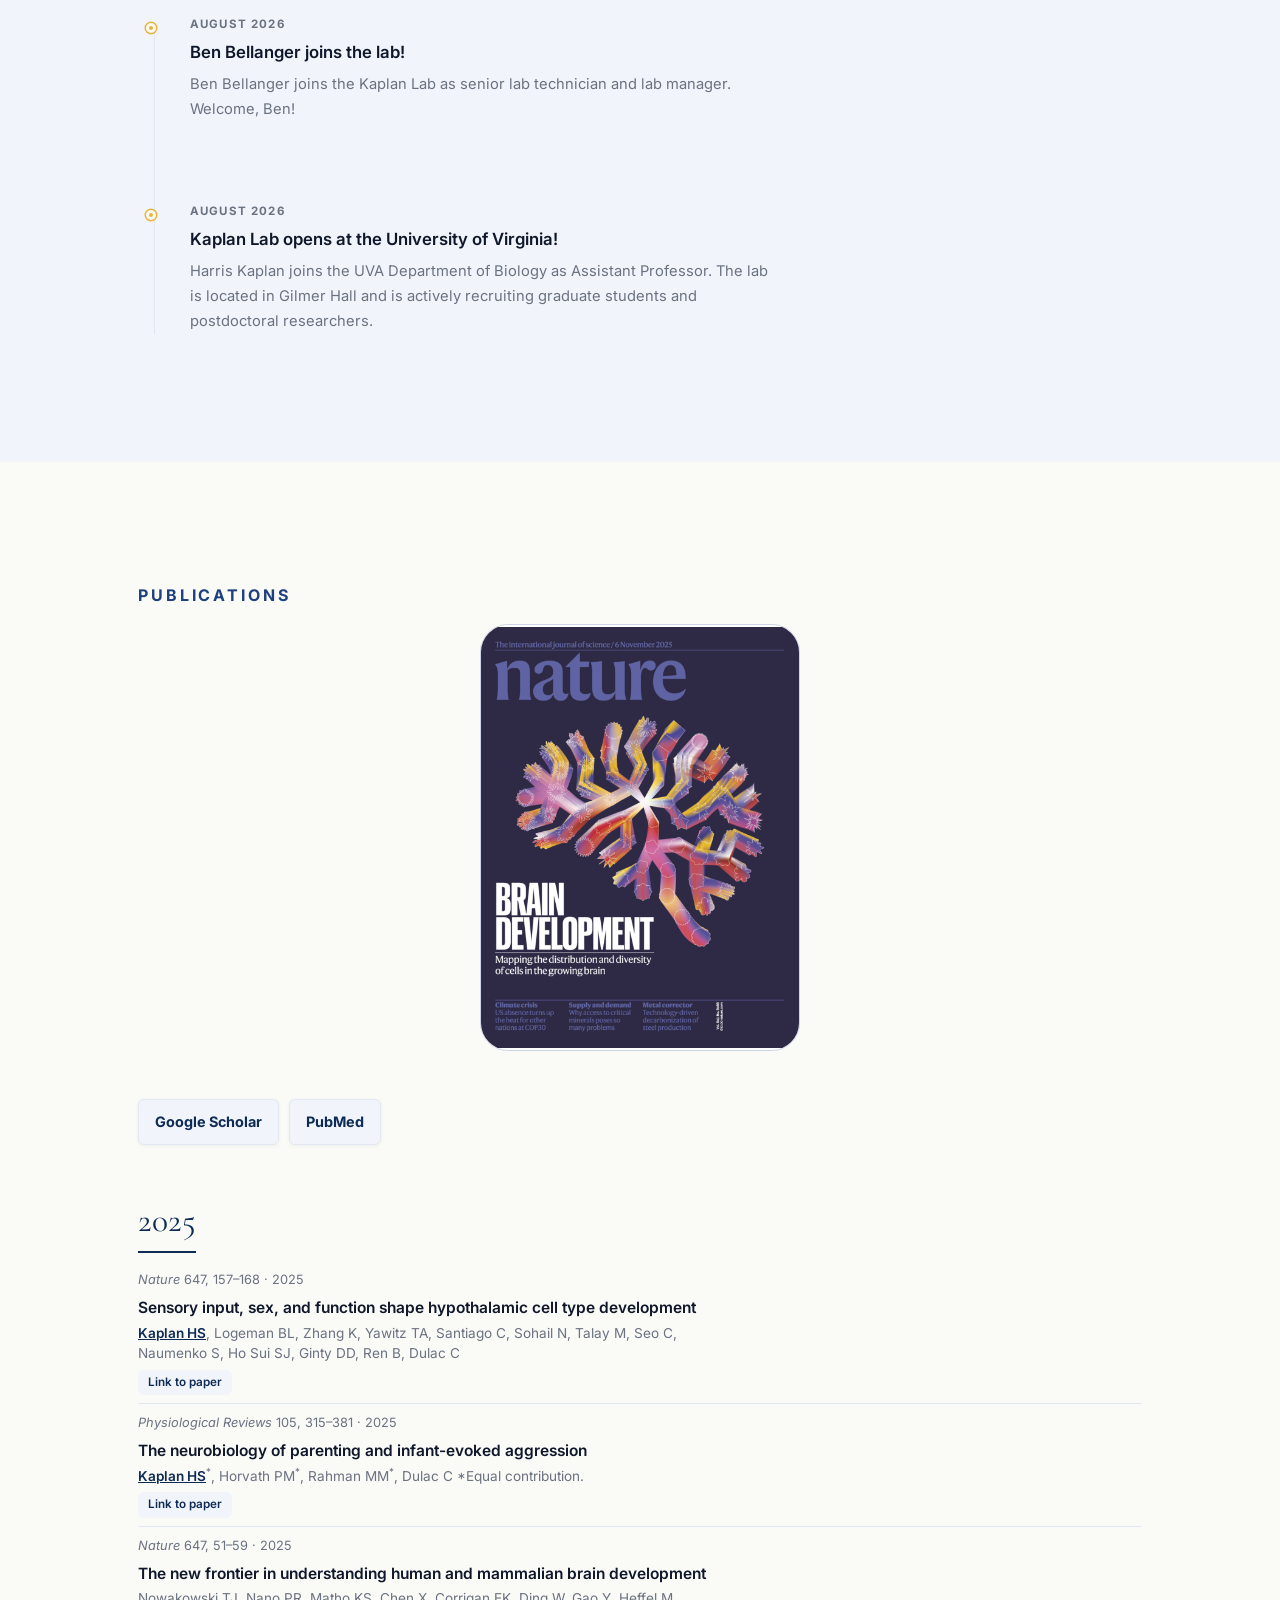
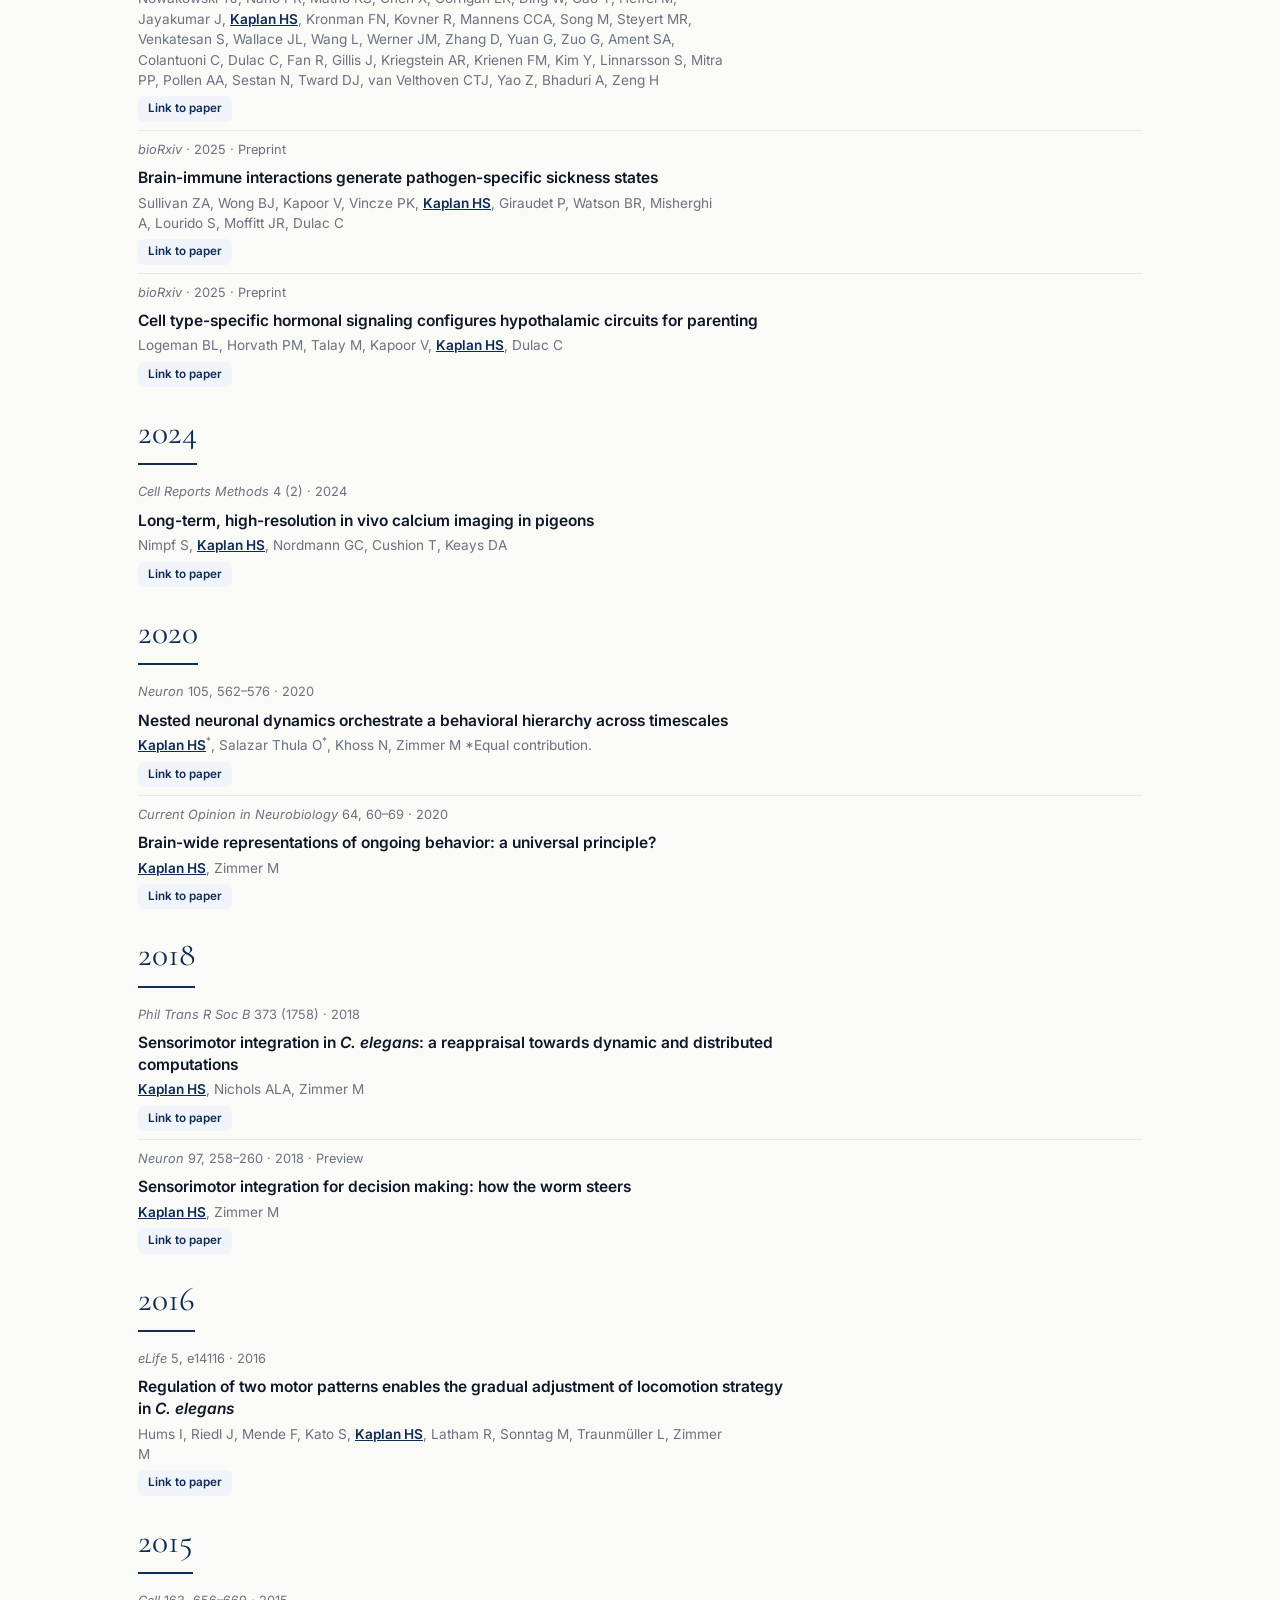
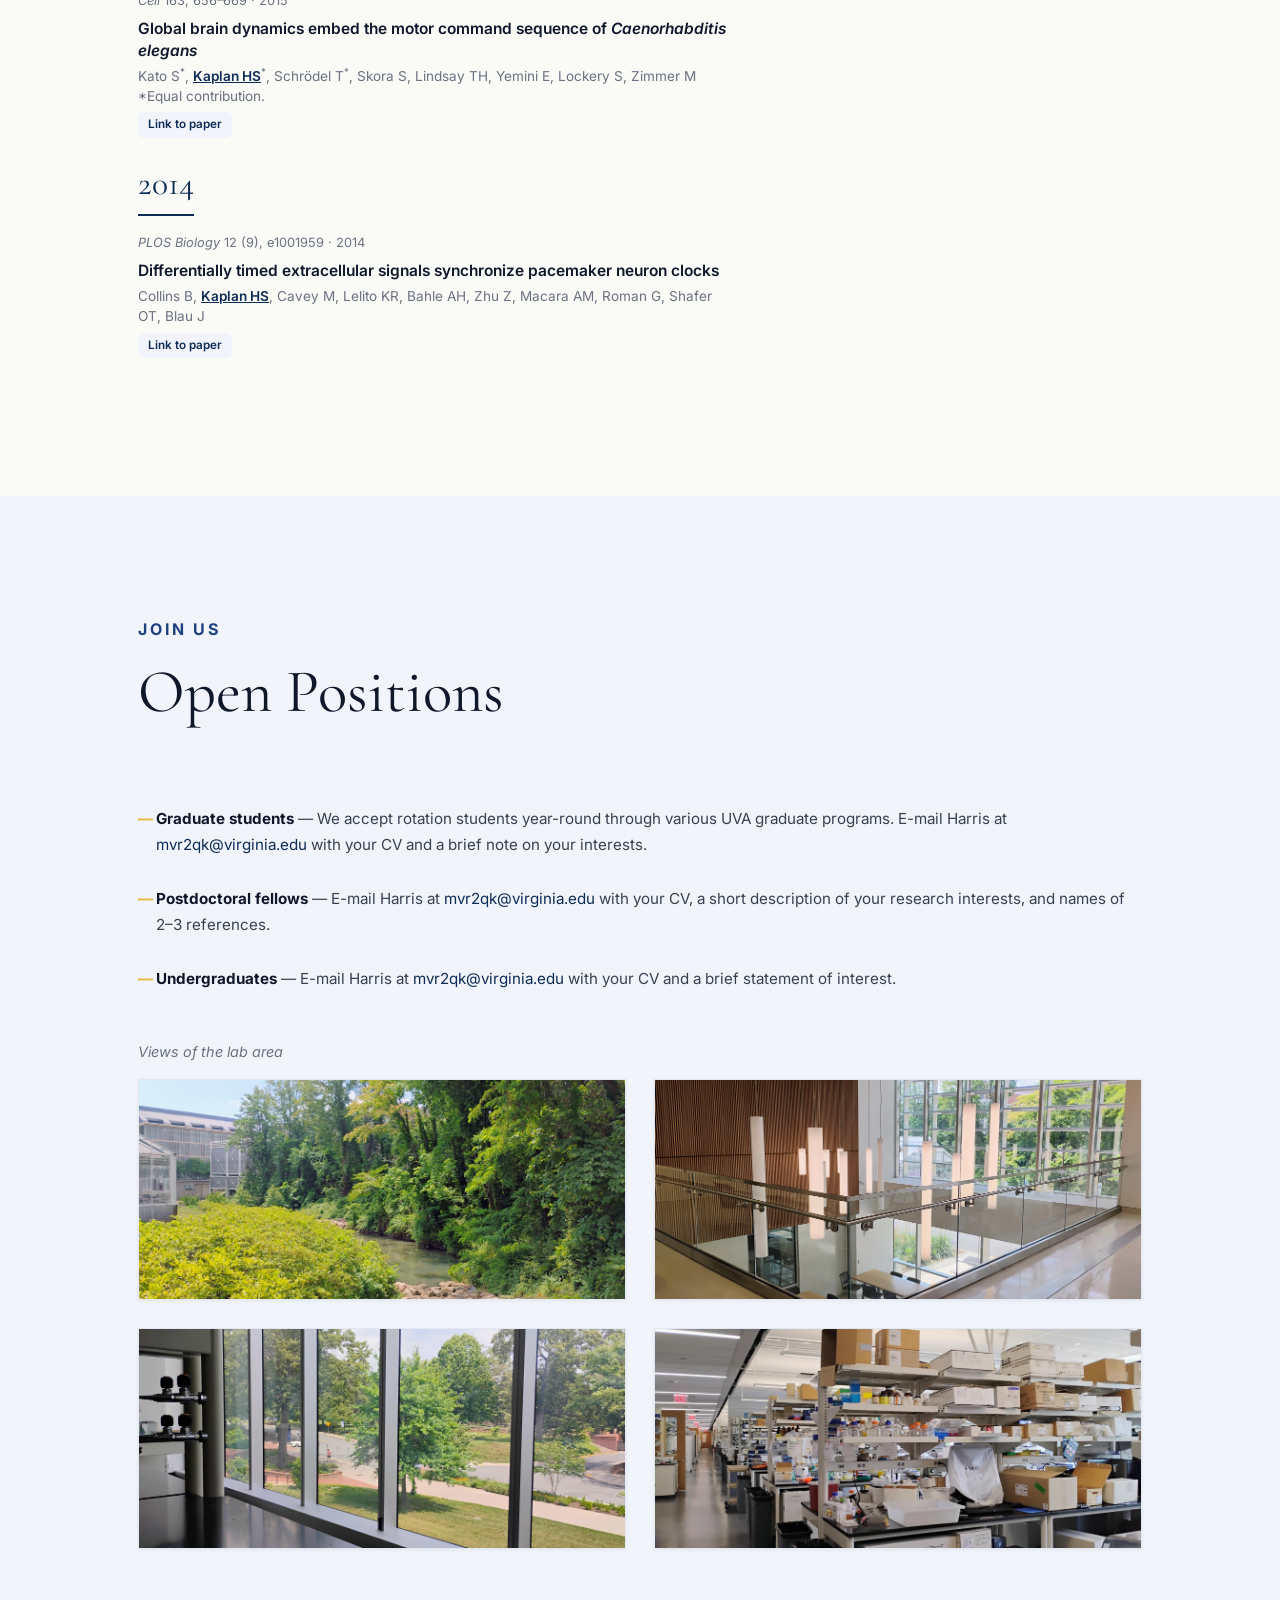
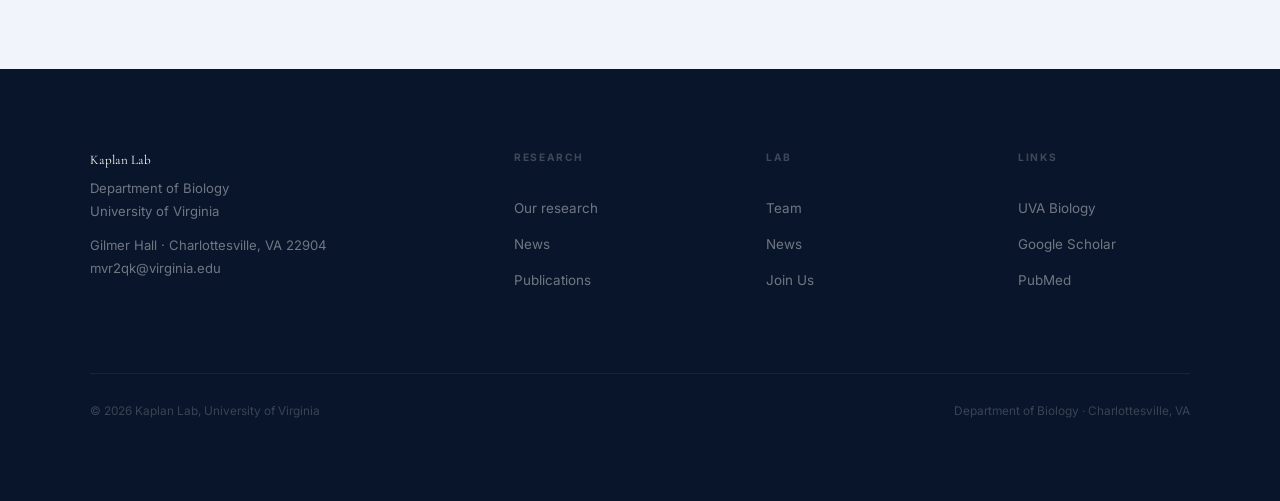
==== commit 6654834c: "Update Ben Bellanger role" ====
--- a/index.html
+++ b/index.html
@@ -140,7 +140,7 @@
         </div>
         <div class="member-card__info">
           <h3 class="member-card__name">Ben Bellanger</h3>
-          <p class="member-card__role">Senior lab technician<br>and lab manager</p>
+          <p class="member-card__role">Lab manager and technician</p>
           <p class="member-card__email">
             <a href="mailto:qwg3by@virginia.edu" class="member-card__email-link" aria-label="Email Ben Bellanger">E-mail</a>
           </p>
